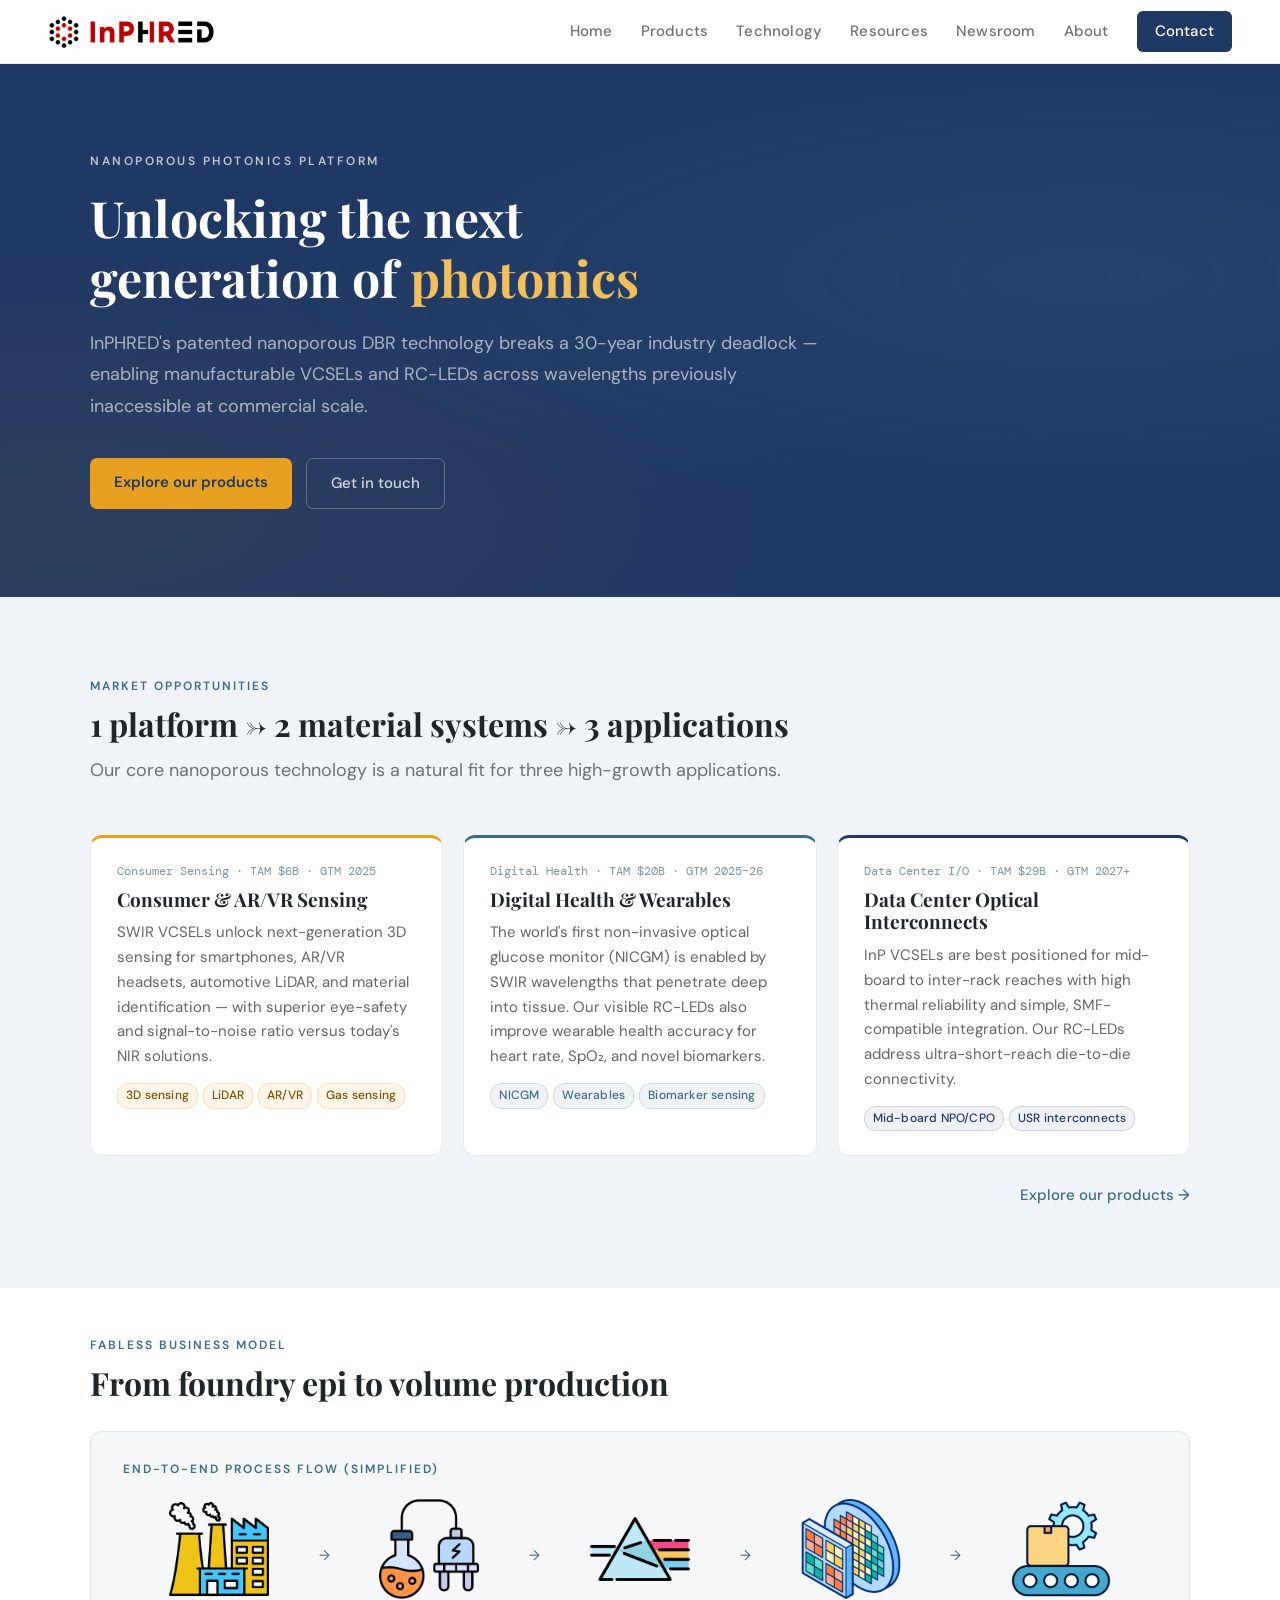
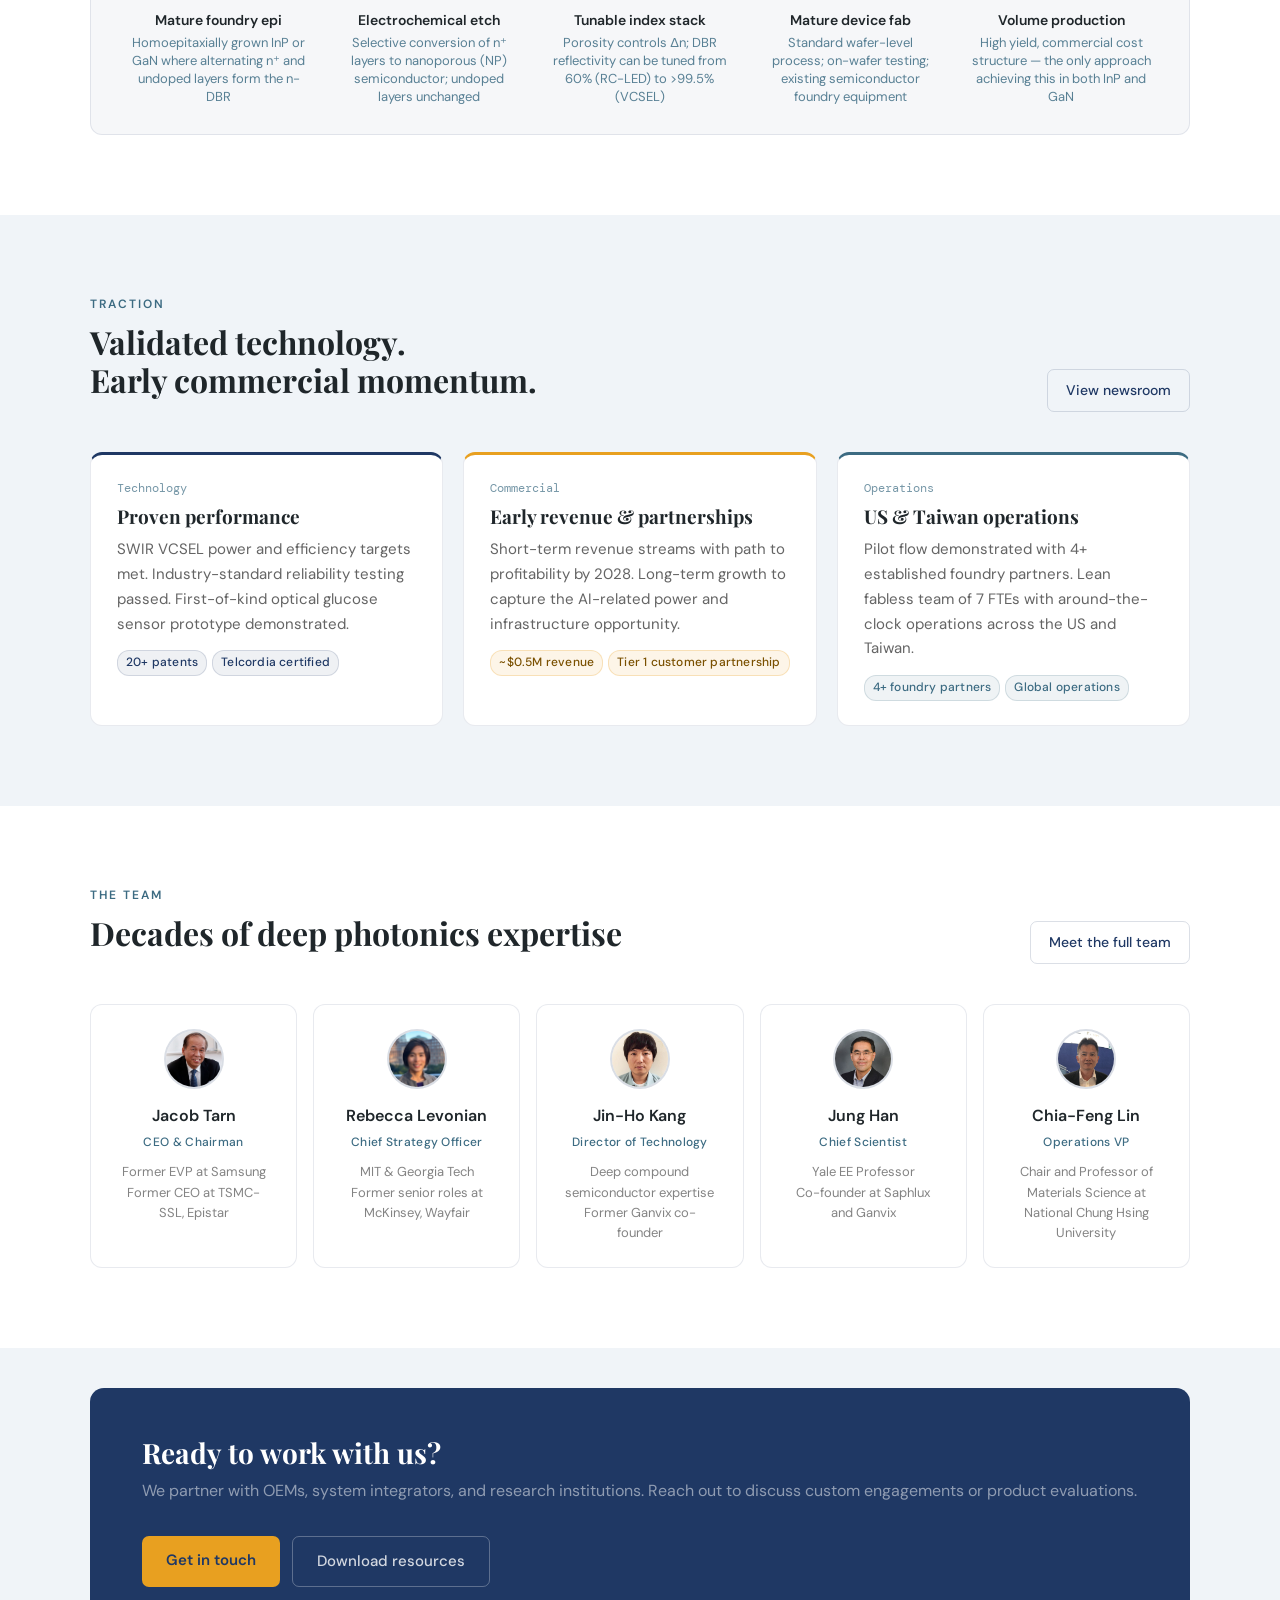
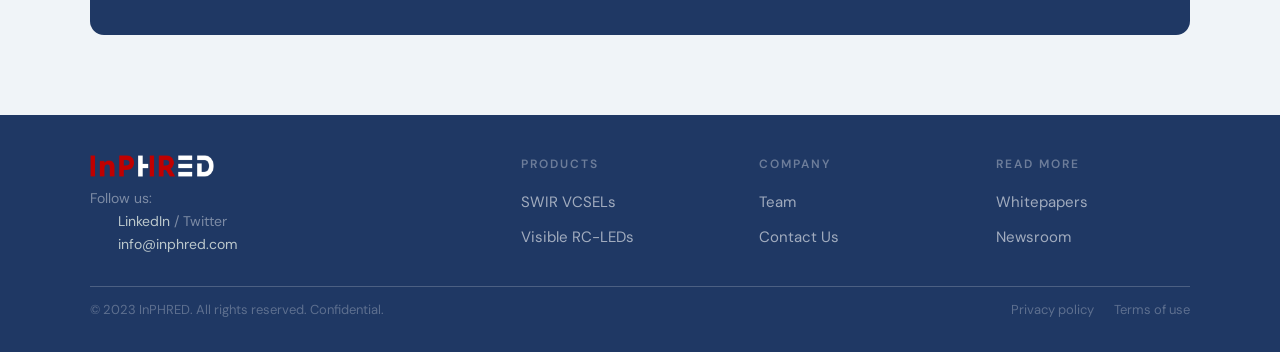
==== index.html @ 500bebd7 "Update index.html" ====
<!DOCTYPE html>
<html lang="en">
<head>
<meta charset="UTF-8">
<meta name="viewport" content="width=device-width, initial-scale=1.0">
<title>InPHRED — Next-Generation Photonics</title>
<link rel="preconnect" href="https://fonts.googleapis.com">
<link href="https://fonts.googleapis.com/css2?family=DM+Sans:wght@300;400;500;600&family=DM+Mono:wght@400;500&family=Playfair+Display:wght@700&display=swap" rel="stylesheet">
<link rel="stylesheet" href="style.css">
</head>
<body>

<!-- Nav -->
<nav class="nav">
  <a href="index.html" class="nav-logo">
    <img src="logo.png" alt="InPHRED logo" class="nav-logo-img">
    <img src="nameplate.png" alt="InPHRED" class="nav-nameplate">
  </a>
  <div class="nav-links" id="nav-links">
    <a href="index.html">Home</a>
    <a href="products.html">Products</a>
    <a href="technology.html">Technology</a>
    <a href="resources.html">Resources</a>
    <a href="newsroom.html">Newsroom</a>
    <a href="about.html">About</a>
    <a href="contact.html" class="nav-cta">Contact</a>
  </div>
  <button class="nav-hamburger" id="nav-hamburger" aria-label="Open menu">
    <span></span>
    <span></span>
    <span></span>
  </button>
</nav>

<!-- Hero -->
<section class="hero">
  <div class="hero-inner">
    <div class="hero-label">Nanoporous Photonics Platform</div>
    <h1>Unlocking the next<br>generation of <em>photonics</em></h1>
    <p>InPHRED's patented nanoporous DBR technology breaks a 30-year industry deadlock — enabling manufacturable VCSELs and RC-LEDs across wavelengths previously inaccessible at commercial scale.</p>
    <div class="hero-actions">
      <a href="products.html" class="btn btn-gold">Explore our products</a>
      <a href="contact.html" class="btn btn-outline">Get in touch</a>
    </div>
  </div>
</section>

<!-- Stat bar 
<section class="section" style="padding-top: 48px; padding-bottom: 48px;">
  <div class="section-inner">
    <div class="stat-bar">
      <div class="stat-item">
        <div class="stat-number">20+</div><p style="margin-top: 0.7em;"></p>
        <div class="stat-label">Patents filed across InP<br>and GaN material systems</div>
      </div>
      <div class="stat-item">
        <div class="stat-number">$55B</div><p style="margin-top: 0.7em;"></p>
        <div class="stat-label">Combined TAM across three<br>target market segments</div>
      </div>
      <div class="stat-item">
        <div class="stat-number">3</div><p style="margin-top: 0.7em;"></p>
        <div class="stat-label">High-growth markets enabled<br>by one platform technology</div>
      </div>
      <div class="stat-item">
        <div class="stat-number">2</div><p style="margin-top: 0.7em;"></p>
        <div class="stat-label">Material systems validated —<br>InP (SWIR) and GaN (visible)</div>
      </div>
    </div>
  </div>
</section>-->

<!-- Market opportunities -->
<section class="section">
  <div class="section-inner">
    <div class="section-label">Market Opportunities</div>
    <h2>1 platform → 2 material systems → 3 applications</h2>
    <p class="section-lead">Our core nanoporous technology is a natural fit for three high-growth applications.</p>

    <div class="grid-3">
      <div class="card card-top-gold">
        <div class="card-eyebrow">Consumer Sensing · TAM $6B · GTM 2025</div>
        <h3>Consumer &amp; AR/VR Sensing</h3>
        <p>SWIR VCSELs unlock next-generation 3D sensing for smartphones, AR/VR headsets, automotive LiDAR, and material identification — with superior eye-safety and signal-to-noise ratio versus today's NIR solutions.</p>
        <div class="tags">
          <span class="tag tag-gold">3D sensing</span>
          <span class="tag tag-gold">LiDAR</span>
          <span class="tag tag-gold">AR/VR</span>
          <span class="tag tag-gold">Gas sensing</span>
        </div>
      </div>
      <div class="card card-top-teal">
        <div class="card-eyebrow">Digital Health · TAM $20B · GTM 2025–26</div>
        <h3>Digital Health &amp; Wearables</h3>
        <p>The world's first non-invasive optical glucose monitor (NICGM) is enabled by SWIR wavelengths that penetrate deep into tissue. Our visible RC-LEDs also improve wearable health accuracy for heart rate, SpO₂, and novel biomarkers.</p>
        <div class="tags">
          <span class="tag tag-teal">NICGM</span>
          <span class="tag tag-teal">Wearables</span>
          <span class="tag tag-teal">Biomarker sensing</span>
        </div>
      </div>
      <div class="card card-top-navy">
        <div class="card-eyebrow">Data Center I/O · TAM $29B · GTM 2027+</div>
        <h3>Data Center Optical Interconnects</h3>
        <p>InP VCSELs are best positioned for mid-board to inter-rack reaches with high thermal reliability and simple, SMF-compatible integration. Our RC-LEDs address ultra-short-reach die-to-die connectivity.</p>
        <div class="tags">
          <span class="tag tag-navy">Mid-board NPO/CPO</span>
          <span class="tag tag-navy">USR interconnects</span>
        </div>
      </div>
    </div>

    <div class="mt-24" style="text-align:right;">
      <a href="products.html" class="btn-link">Explore our products →</a>
    </div>
  </div>
</section>

<!-- Process strip -->
<section class="section section-alt" style="padding-top:48px;">
  <div class="section-inner">
    <div class="section-label">Fabless business model</div>

    <h2 class="mt-8" style="margin-bottom:28px;">From foundry epi to volume production</h2>

    <div class="process-strip">
      <div class="process-label">End-to-end process flow (simplified)</div>
      <div class="process-steps">
        <div class="process-step">
          <img src="assets/pic_foundry.png" style="display:block; margin-left:auto; margin-right:auto;"height="100"><p style="margin-top: 0.7em;"></p>
          <div class="process-step-name">Mature foundry epi</div>
          <div class="process-step-desc">Homoepitaxially grown InP or GaN where alternating n⁺ and undoped layers form the n-DBR</div>
        </div>
        <div class="process-arrow">→</div>
        <div class="process-step">
          <img src="assets/pic_ec.png" style="display:block; margin-left:auto; margin-right:auto;"height="100"><p style="margin-top: 0.7em;"></p>
          <div class="process-step-name">Electrochemical etch</div>
          <div class="process-step-desc">Selective conversion of n⁺ layers to nanoporous (NP) semiconductor; undoped layers unchanged</div>
        </div>
        <div class="process-arrow">→</div>
        <div class="process-step">
          <img src="assets/pic_refract.png" style="display:block; margin-left:auto; margin-right:auto;"height="100"><p style="margin-top: 0.7em;"></p>
          <div class="process-step-name">Tunable index stack</div>
          <div class="process-step-desc">Porosity controls Δn; DBR reflectivity can be tuned from 60% (RC-LED) to >99.5% (VCSEL)</div>
        </div>
        <div class="process-arrow">→</div>
        <div class="process-step">
          <img src="assets/pic_wafer.png" style="display:block; margin-left:auto; margin-right:auto;"height="100"><p style="margin-top: 0.7em;"></p>
          <div class="process-step-name">Mature device fab</div>
          <div class="process-step-desc">Standard wafer-level process; on-wafer testing; existing semiconductor foundry equipment</div>
        </div>
        <div class="process-arrow">→</div>
        <div class="process-step">
          <img src="assets/pic_manufacture.png" style="display:block; margin-left:auto; margin-right:auto;"height="100"><p style="margin-top: 0.7em;"></p>
          <div class="process-step-name">Volume production</div>
          <div class="process-step-desc">High yield, commercial cost structure — the only approach achieving this in both InP and GaN</div>
        </div>
      </div>
    </div>

  </div>
</section>

<!-- Traction -->
<section class="section">
  <div class="section-inner">
    <div class="section-label">Traction</div>
    <div class="section-header-row">
      <div>
        <h2>Validated technology.<br>Early commercial momentum.</h2>
      </div>
      <a href="newsroom.html" class="btn btn-outline-navy btn-sm">View newsroom</a>
    </div>

    <div class="grid-3">
      <div class="card card-top-navy">
        <div class="card-eyebrow">Technology</div>
        <h3>Proven performance</h3>
        <p>SWIR VCSEL power and efficiency targets met. Industry-standard reliability testing passed. First-of-kind optical glucose sensor prototype demonstrated.</p>
        <div class="tags">
          <span class="tag tag-navy">20+ patents</span>
          <span class="tag tag-navy">Telcordia certified</span>
        </div>
      </div>
      <div class="card card-top-gold">
        <div class="card-eyebrow">Commercial</div>
        <h3>Early revenue &amp; partnerships</h3>
        <p>Short-term revenue streams with path to profitability by 2028. Long-term growth to capture the AI-related power and infrastructure opportunity.</p>
        <div class="tags">
          <span class="tag tag-gold">~$0.5M revenue</span>
          <span class="tag tag-gold">Tier 1 customer partnership</span>
        </div>
      </div>
      <div class="card card-top-teal">
        <div class="card-eyebrow">Operations</div>
        <h3>US &amp; Taiwan operations</h3>
        <p>Pilot flow demonstrated with 4+ established foundry partners. Lean fabless team of 7 FTEs with around-the-clock operations across the US and Taiwan.</p>
        <div class="tags">
          <span class="tag tag-teal">4+ foundry partners</span>
          <span class="tag tag-teal">Global operations</span>
        </div>
      </div>
    </div>
  </div>
</section>

<!-- Team teaser -->
<section class="section section-alt">
  <div class="section-inner">
    <div class="section-header-row">
      <div>
        <div class="section-label">The Team</div>
        <h2>Decades of deep photonics expertise</h2>
      </div>
      <a href="about.html" class="btn btn-outline-navy btn-sm">Meet the full team</a>
    </div>

    <div class="grid-5">
      <div class="team-card">
        <img src="assets/team_jacobtarn.png" alt="Jacob Tarn" class="team-avatar">
        <div class="team-name">Jacob Tarn</div>
        <div class="team-role">CEO &amp; Chairman</div>
        <div class="team-bio">Former EVP at Samsung<br>
        Former CEO at TSMC-SSL, Epistar</div>
      </div>
      <div class="team-card">
        <img src="assets/team_rebeccalevonian.png" alt="Rebecca Levonian" class="team-avatar">
        <div class="team-name">Rebecca Levonian</div>
        <div class="team-role">Chief Strategy Officer</div>
        <div class="team-bio">MIT &amp; Georgia Tech<br>
        Former senior roles at McKinsey, Wayfair</div>
      </div>
      <div class="team-card">
        <img src="assets/team_jinhokang.png" alt="Jin-Ho Kang" class="team-avatar">
        <div class="team-name">Jin-Ho Kang</div>
        <div class="team-role">Director of Technology</div>
        <div class="team-bio">Deep compound semiconductor expertise<br>Former Ganvix co-founder</div>
      </div>
      <div class="team-card">
        <img src="assets/team_junghan.jpg" alt="Jung Han" class="team-avatar">
        <div class="team-name">Jung Han</div>
        <div class="team-role">Chief Scientist</div>
        <div class="team-bio">Yale EE Professor<br>
        Co-founder at Saphlux and Ganvix</div>
      </div>
      <div class="team-card">
        <img src="assets/team_chiafenglin.jpg" alt="Chia-Feng Lin" class="team-avatar">
        <div class="team-name">Chia-Feng Lin</div>
        <div class="team-role">Operations VP</div>
        <div class="team-bio">Chair and Professor of Materials Science at National Chung Hsing University</div>
      </div>
    </div>
  </div>
</section>

<!-- CTA -->
<section class="section" style="padding-top: 40px;">
  <div class="section-inner">
    <div class="cta-banner">
      <div>
        <h2>Ready to work with us?</h2>
        <p>We partner with OEMs, system integrators, and research institutions. Reach out to discuss custom engagements or product evaluations.</p>
      </div>
      <div class="cta-banner-actions">
        <a href="contact.html" class="btn btn-gold">Get in touch</a>
        <a href="resources.html" class="btn btn-outline">Download resources</a>
      </div>
    </div>
  </div>
</section>

<!-- Footer -->
<footer class="footer">
  <div class="footer-inner">
    <div class="footer-grid">
      <div class="footer-brand">
        <h3><img src="nameplate_light.png" alt="InPHRED" style="height:22px; width:auto; "></h3>
        <p class="footer-tagline">Follow us:<br>
		&emsp;&emsp;<a href="http://www.linkedin.com/company/inphred/" class="footer-email"><span class="__cf_email__">LinkedIn</span></a> / Twitter<br>
		&emsp;&emsp;<a href="mailto:info@inphred.com" class="footer-email"><span class="__cf_email__">info@inphred.com</span></a></p>
      </div>
      <div class="footer-col">
        <div class="footer-col-title">Products</div>
        <a href="products.html#swir-vcsel">SWIR VCSELs</a>
        <a href="products.html#rc-led">Visible RC-LEDs</a>
      </div>
      <div class="footer-col">
        <div class="footer-col-title">Company</div>
        <a href="about.html">Team</a>
        <a href="contact.html">Contact Us</a>
      </div>
      <div class="footer-col">
        <div class="footer-col-title">Read More</div>
        <a href="resources.html">Whitepapers</a>
        <a href="newsroom.html">Newsroom</a>
      </div>
    </div>
    <div class="footer-bottom">
      <span class="footer-copy">&copy; 2023 InPHRED. All rights reserved. Confidential.</span>
      <div class="footer-legal">
        <a href="#">Privacy policy</a>
        <a href="#">Terms of use</a>
      </div>
    </div>
  </div>
</footer>

<script>
  const hamburger = document.getElementById('nav-hamburger');
  const navLinks  = document.getElementById('nav-links');

  hamburger.addEventListener('click', () => {
    hamburger.classList.toggle('open');
    navLinks.classList.toggle('open');
  });

  // Close menu when a link is clicked
  navLinks.querySelectorAll('a').forEach(link => {
    link.addEventListener('click', () => {
      hamburger.classList.remove('open');
      navLinks.classList.remove('open');
    });
  });

  // Close menu when clicking outside
  document.addEventListener('click', (e) => {
    if (!hamburger.contains(e.target) && !navLinks.contains(e.target)) {
      hamburger.classList.remove('open');
      navLinks.classList.remove('open');
    }
  });
</script>

</body>
</html>
---- style.css ----
/* InPHRED — shared stylesheet
   Font scale: tags 10→14px (= old default), body 13-14→16-17px, leads 15→18px
   Hero h1 / section h2 / stat numbers unchanged. */

:root {
  --text-default: #111111;
  --text-title:   #1f262a;
  --bg:           #f0f4f8;
  --white:        #ffffff;
  --navy:         #1F3864;
  --navy-mid:     #243f72;
  --teal-dark:    #3C6B82;
  --teal-muted:   #BCC8CC;
  --blue-muted:   #8ca0b8;
  --gold:         #e8a020;
  --gold-light:   #f2c05a;
  --brick:        #be4236;
  --coral:        #e1583f;
  --border:       rgba(31,56,100,0.10);
  --border-md:    rgba(31,56,100,0.16);
}

*, *::before, *::after { box-sizing: border-box; margin: 0; padding: 0; }
html { scroll-behavior: smooth; }

body {
  font-family: 'DM Sans', sans-serif;
  background: var(--bg);
  color: var(--text-default);
  line-height: 1.65;
  font-size: 17px;
}

h1, h2, h3 { font-family: 'Playfair Display', serif; font-weight: 700; color: var(--text-title); line-height: 1.2; }
p  { color: rgba(17,17,17,0.65); font-size: 17px; }
a  { text-decoration: none; color: var(--teal-dark); }
a:hover { color: var(--navy); }
img { display: block; max-width: 100%; }

/* ─── Navigation ──────────────────────── */
.nav {
  position: sticky; top: 0; z-index: 100;
  height: 64px; padding: 0 48px;
  background: rgba(255,255,255,0.96);
  backdrop-filter: blur(10px);
  border-bottom: 1px solid var(--border);
  display: flex; align-items: center; justify-content: space-between;
}
.nav-logo { display: flex; align-items: center; gap: 10px; }
.nav-dot {
  width: 30px; height: 30px; border-radius: 50%;
  background: var(--navy);
  display: flex; align-items: center; justify-content: center;
  font-family: 'DM Mono', monospace; font-size: 9px; font-weight: 500;
  color: var(--gold-light); flex-shrink: 0;
}
.nav-wordmark {
  font-family: 'Playfair Display', serif;
  font-size: 18px; font-weight: 700; color: var(--text-title);
}
.nav-wordmark .ph { color: var(--navy); }
.nav-wordmark .e  { color: var(--brick); }

.nav-logo-img  { height: 32px; width: auto; display: block; }
.nav-nameplate { height: 22px; width: auto; display: block; }

.nav-links { display: flex; align-items: center; gap: 28px; }
.nav-links a {
  font-size: 15px; font-weight: 500;
  color: rgba(17,17,17,0.60); transition: color 0.15s; letter-spacing: 0.2px;
}
.nav-links a:hover  { color: var(--navy); }
.nav-links a.active { color: var(--navy); font-weight: 600; }
.nav-cta {
  background: var(--navy); color: var(--white) !important;
  padding: 8px 18px; border-radius: 6px;
  font-size: 14px; font-weight: 500; transition: background 0.15s !important;
}
.nav-cta:hover { background: var(--teal-dark) !important; }

/* ─── Buttons ─────────────────────────── */
.btn {
  display: inline-block; padding: 12px 24px; border-radius: 7px;
  font-family: 'DM Sans', sans-serif; font-size: 15px; font-weight: 500;
  cursor: pointer; border: none; transition: background 0.15s, color 0.15s, border-color 0.15s;
}
.btn-gold   { background: var(--gold); color: var(--navy); font-weight: 600; }
.btn-gold:hover { background: var(--gold-light); color: var(--navy); }
.btn-navy   { background: var(--navy); color: var(--white); }
.btn-navy:hover { background: var(--teal-dark); color: var(--white); }
.btn-outline { background: transparent; color: rgba(255,255,255,0.80); border: 1px solid rgba(255,255,255,0.28); }
.btn-outline:hover { color: var(--white); border-color: rgba(255,255,255,0.55); }
.btn-outline-navy { background: transparent; color: var(--navy); border: 1px solid var(--border-md); }
.btn-outline-navy:hover { background: var(--navy); color: var(--white); border-color: var(--navy); }
.btn-sm { padding: 9px 18px; font-size: 14px; }
.btn-link {
  background: none; border: none; padding: 0; color: var(--teal-dark);
  font-size: 15px; font-weight: 500; display: inline-flex; align-items: center;
  gap: 5px; cursor: pointer; font-family: 'DM Sans', sans-serif;
}
.btn-link:hover { color: var(--navy); }

/* ─── Hero ────────────────────────────── */
.hero {
  background: var(--navy); padding: 88px 48px; position: relative; overflow: hidden;
}
.hero::after {
  content: '';
  position: absolute; inset: 0; pointer-events: none;
  background:
    radial-gradient(ellipse at 85% 40%, rgba(60,107,130,0.22) 0%, transparent 55%),
    radial-gradient(ellipse at 5%  85%, rgba(232,160,32,0.07) 0%, transparent 45%);
}
.hero-sm { padding: 56px 48px; }
.hero-inner { max-width: 1100px; margin: 0 auto; position: relative; z-index: 1; }
.hero-label {
  font-size: 12px; letter-spacing: 2.5px; text-transform: uppercase;
  font-weight: 600; color: var(--teal-muted); margin-bottom: 16px;
}
.hero h1 { font-size: 50px; color: var(--white); max-width: 680px; margin-bottom: 20px; }
.hero-sm h1 { font-size: 36px; }
.hero h1 em { font-style: normal; color: var(--gold-light); }
.hero p { font-size: 18px; color: rgba(255,255,255,0.62); max-width: 67%; line-height: 1.75; margin-bottom: 36px; }
.hero-sm p { margin-bottom: 0; }
.hero-actions { display: flex; gap: 14px; flex-wrap: wrap; }

/* ─── Sections ────────────────────────── */
.section { padding: 80px 48px; }
.section-inner { max-width: 1100px; margin: 0 auto; }
.section-alt { background: var(--white); }
.section-navy { background: var(--navy); }
.section-label {
  font-size: 12px; letter-spacing: 2px; text-transform: uppercase;
  font-weight: 600; color: var(--teal-dark); margin-bottom: 8px;
}
.section-label-light { color: var(--teal-muted); }
.section h2 { font-size: 32px; margin-bottom: 12px; }
.section-navy h2 { color: var(--white); }
.section-lead { font-size: 18px; color: rgba(17,17,17,0.58); max-width: 67%; line-height: 1.75; margin-bottom: 48px; }
.section-navy .section-lead { color: rgba(255,255,255,0.55); }
.section-header-row { display: flex; align-items: flex-end; justify-content: space-between; margin-bottom: 40px; flex-wrap: wrap; gap: 16px; }

/* ─── Cards ───────────────────────────── */
.card {
  background: var(--white); border: 1px solid var(--border); border-radius: 12px;
  padding: 24px 26px; position: relative; overflow: hidden;
}
.card-top-gold   { border-top: 3px solid var(--gold); }
.card-top-teal   { border-top: 3px solid var(--teal-dark); }
.card-top-navy   { border-top: 3px solid var(--navy); }
.card-top-brick  { border-top: 3px solid var(--brick); }

.card-eyebrow {
  font-family: 'DM Mono', monospace; font-size: 12px;
  color: var(--teal-dark); opacity: 0.70; margin-bottom: 6px;
}
.card h3 { font-family: 'Playfair Display', serif; font-size: 19px; margin-bottom: 10px; }
.card p  { font-size: 15px; line-height: 1.65; margin-bottom: 0; }

.grid-3 { display: grid; grid-template-columns: repeat(3, 1fr); gap: 20px; }
.grid-2 { display: grid; grid-template-columns: repeat(2, 1fr); gap: 24px; }
.grid-4 { display: grid; grid-template-columns: repeat(4, 1fr); gap: 20px; }
.grid-5 { display: grid; grid-template-columns: repeat(5, 1fr); gap: 16px; }

/* ─── Tags ────────────────────────────── */
.tags { display: flex; flex-wrap: wrap; gap: 5px; margin-top: 14px; }
.tag {
  font-size: 12px; font-weight: 500; padding: 2px 8px; border-radius: 12px; letter-spacing: 0.2px;
}

a.tag {
  text-decoration: none;
  transition: opacity 0.15s, transform 0.15s;
  display: inline-block;
}
a.tag:hover {
  opacity: 0.80;
  transform: translateY(-1px);
}

.tag-gold  { background: rgba(232,160,32,0.10); color: #7a5000; border: 1px solid rgba(232,160,32,0.24); }
.tag-teal  { background: rgba(60,107,130,0.08); color: var(--teal-dark); border: 1px solid rgba(60,107,130,0.18); }
.tag-navy  { background: rgba(31,56,100,0.07); color: var(--navy); border: 1px solid rgba(31,56,100,0.15); }
.tag-brick { background: rgba(190,66,54,0.07); color: var(--brick); border: 1px solid rgba(190,66,54,0.18); }

/* ─── Stat bar ────────────────────────── */
.stat-bar {
  background: var(--navy); border-radius: 12px;
  display: grid; grid-template-columns: repeat(4, 1fr);
}
.stat-item {
  padding: 30px 24px; text-align: center;
  border-right: 1px solid rgba(255,255,255,0.08);
}
.stat-item:last-child { border-right: none; }
.stat-number {
  font-family: 'Playfair Display', serif;
  font-size: 34px; font-weight: 700; color: var(--gold); margin-bottom: 6px; line-height: 1;
}
.stat-label { font-size: 14px; color: rgba(255,255,255,0.52); line-height: 1.45; }

/* ─── Process strip ───────────────────── */
.process-strip {
  background: rgba(31,56,100,0.04);
  border: 1px solid var(--border); border-radius: 12px; padding: 28px 32px;
}
.process-label {
  font-size: 12px; letter-spacing: 2px; text-transform: uppercase;
  font-weight: 600; color: var(--teal-dark); margin-bottom: 20px;
}
.process-steps { display: flex; align-items: flex-start; }
.process-step  { flex: 1; text-align: center; padding: 0 6px; }
/* .process-icon  {
  width: 44px; height: 44px; border-radius: 10px;
  background: rgba(31,56,100,0.06); border: 1px solid var(--border);
  margin: 0 auto 10px;
  display: flex; align-items: center; justify-content: center; font-size: 18px;
} */
.process-step-name { font-size: 14px; font-weight: 600; color: var(--text-title); margin-bottom: 4px; line-height: 1.3; }
.process-step-desc { font-size: 13px; color: rgba(60,107,130,0.85); line-height: 1.4; }
.process-arrow { font-size: 14px; flex-shrink: 0; color: var(--teal-dark); padding: 45px 4px 0; }

/* ─── Team card ───────────────────────── */
.team-card { background: var(--white); border: 1px solid var(--border); border-radius: 12px; padding: 24px; text-align: center; }
.team-avatar {
  width: 60px; height: 60px; border-radius: 50%;
  background: rgba(31,56,100,0.07); border: 2px solid var(--border);
  margin: 0 auto 14px;
  display: flex; align-items: center; justify-content: center;
  font-family: 'DM Mono', monospace; font-size: 13px; font-weight: 500; color: var(--teal-dark);
}
.team-name { font-size: 16px; font-weight: 600; color: var(--text-title); margin-bottom: 3px; }
.team-role { font-size: 12px; color: var(--teal-dark); font-weight: 500; margin-bottom: 10px; letter-spacing: 0.3px; }
.team-bio  { font-size: 13px; color: rgba(17,17,17,0.52); line-height: 1.55; }

/* ─── News card ───────────────────────── */
.news-card { background: var(--white); border: 1px solid var(--border); border-radius: 12px; padding: 22px 24px; display: flex; flex-direction: column; }
.news-meta { display: flex; align-items: center; gap: 10px; margin-bottom: 12px; flex-wrap: wrap; }
.news-badge {
  font-size: 11px; font-weight: 600; letter-spacing: 1.4px;
  text-transform: uppercase; padding: 3px 10px; border-radius: 20px;
}
.badge-announce { background: rgba(232,160,32,0.10); color: #7a5000; border: 1px solid rgba(232,160,32,0.22); }
.badge-press    { background: rgba(60,107,130,0.08); color: var(--teal-dark); border: 1px solid rgba(60,107,130,0.18); }
.badge-media    { background: rgba(31,56,100,0.07); color: var(--navy); border: 1px solid rgba(31,56,100,0.15); }
.badge-milestone{ background: rgba(190,66,54,0.07); color: var(--brick); border: 1px solid rgba(190,66,54,0.18); }
.news-date { font-size: 13px; color: rgba(17,17,17,0.38); font-family: 'DM Mono', monospace; }
.news-card h3 { font-family: 'DM Sans', sans-serif; font-size: 16px; font-weight: 600; color: var(--text-title); margin-bottom: 8px; line-height: 1.4; }
.news-card p  { font-size: 14px; color: rgba(17,17,17,0.56); line-height: 1.65; flex: 1; margin-bottom: 16px; }
.news-link { font-size: 14px; font-weight: 500; color: var(--teal-dark); display: inline-flex; align-items: center; gap: 4px; }
.news-link:hover { color: var(--navy); }

/* ─── Resource card ───────────────────── */
.resource-card { background: var(--white); border: 1px solid var(--border); border-radius: 12px; padding: 0; overflow: hidden; display: flex; flex-direction: column; }
.resource-card-header { padding: 28px 26px 20px; flex: 1; }
.resource-type { font-size: 12px; font-weight: 600; letter-spacing: 1.8px; text-transform: uppercase; color: var(--teal-dark); margin-bottom: 10px; }
.resource-card h3 { font-family: 'Playfair Display', serif; font-size: 18px; margin-bottom: 10px; line-height: 1.35; }
.resource-card p  { font-size: 14px; color: rgba(17,17,17,0.56); line-height: 1.65; }
.resource-card-footer {
  padding: 14px 26px; border-top: 1px solid var(--border);
  display: flex; align-items: center; justify-content: space-between;
}
.resource-meta { font-size: 13px; color: rgba(17,17,17,0.38); font-family: 'DM Mono', monospace; }

/* ─── Comparison table ────────────────── */
.comp-table { width: 100%; border-collapse: collapse; font-size: 14px; }
.comp-table th {
  padding: 12px 16px; text-align: left; font-size: 12px; font-weight: 600;
  letter-spacing: 1.5px; text-transform: uppercase; color: rgba(17,17,17,0.45);
  border-bottom: 1px solid var(--border); background: var(--bg);
}
.comp-table th.highlight { color: var(--navy); background: rgba(31,56,100,0.05); }
.comp-table td { padding: 13px 16px; border-bottom: 1px solid var(--border); color: rgba(17,17,17,0.65); vertical-align: middle; }
.comp-table td.highlight { background: rgba(31,56,100,0.03); font-weight: 500; color: var(--navy); }
.comp-table tr:last-child td { border-bottom: none; }
.comp-table .row-label { font-weight: 600; color: var(--text-title); }
.check { color: var(--teal-dark); font-weight: 700; }
.cross { color: rgba(17,17,17,0.28); }
.badge-best { background: rgba(31,56,100,0.08); color: var(--navy); border: 1px solid rgba(31,56,100,0.15); font-size: 10px; font-weight: 600; padding: 2px 7px; border-radius: 20px; letter-spacing: 0.5px; display: inline-block; margin-left: 6px; }

/* ─── Timeline ────────────────────────── */
.timeline { position: relative; padding-left: 28px; }
.timeline::before { content: ''; position: absolute; left: 6px; top: 6px; bottom: 6px; width: 1px; background: var(--border); }
.timeline-item { position: relative; margin-bottom: 28px; }
.timeline-item::before { content: ''; position: absolute; left: -24px; top: 5px; width: 10px; height: 10px; border-radius: 50%; background: var(--teal-dark); border: 2px solid var(--white); box-shadow: 0 0 0 1px var(--teal-dark); }
.timeline-date { font-size: 12px; font-family: 'DM Mono', monospace; color: var(--teal-dark); margin-bottom: 4px; }
.timeline-title { font-size: 16px; font-weight: 600; color: var(--text-title); margin-bottom: 4px; }
.timeline-desc { font-size: 14px; color: rgba(17,17,17,0.56); line-height: 1.55; }

/* ─── Forms ───────────────────────────── */
.form-group { margin-bottom: 20px; }
.form-label { display: block; font-size: 14px; font-weight: 600; color: var(--text-title); margin-bottom: 7px; letter-spacing: 0.3px; }
.form-input, .form-textarea, .form-select {
  width: 100%; padding: 12px 15px;
  background: var(--white); border: 1px solid var(--border-md);
  border-radius: 7px; font-family: 'DM Sans', sans-serif; font-size: 16px;
  color: var(--text-default); outline: none; transition: border-color 0.15s;
}
.form-input:focus, .form-textarea:focus, .form-select:focus { border-color: var(--teal-dark); }
.form-textarea { resize: vertical; min-height: 130px; line-height: 1.65; }
.form-row { display: grid; grid-template-columns: 1fr 1fr; gap: 16px; }

/* ─── Divider / misc ──────────────────── */
.hr { border: none; border-top: 1px solid var(--border); margin: 0; }
.text-center { text-align: center; }
.text-muted  { color: rgba(17,17,17,0.45); font-size: 15px; }
.mono { font-family: 'DM Mono', monospace; }
.mt-8  { margin-top: 8px; }  .mt-16 { margin-top: 16px; }
.mt-24 { margin-top: 24px; } .mt-32 { margin-top: 32px; }
.mt-40 { margin-top: 40px; } .mt-48 { margin-top: 48px; }
.mb-8  { margin-bottom: 8px; } .mb-16 { margin-bottom: 16px; }
.mb-24 { margin-bottom: 24px; }

/* ─── CTA banner ──────────────────────── */
.cta-banner {
  background: var(--navy); border-radius: 14px; padding: 48px 52px;
  display: flex; align-items: center; justify-content: space-between; gap: 32px; flex-wrap: wrap;
}
.cta-banner h2 { font-size: 28px; color: var(--white); max-width: 480px; margin-bottom: 8px; }
.cta-banner p  { color: rgba(255,255,255,0.50); font-size: 16px; }
.cta-banner-actions { display: flex; gap: 12px; flex-shrink: 0; flex-wrap: wrap; }

/* ─── Featured news (big) ─────────────── */
.news-featured {
  background: var(--white); border: 1px solid var(--border); border-radius: 14px;
  padding: 36px 40px; display: flex; gap: 40px; align-items: flex-start; margin-bottom: 32px;
}
.news-featured-content { flex: 1; }
.news-featured h2 { font-family: 'Playfair Display', serif; font-size: 24px; margin-bottom: 12px; line-height: 1.3; }
.news-featured p { font-size: 16px; color: rgba(17,17,17,0.60); line-height: 1.75; margin-bottom: 20px; }
.news-featured-date { font-size: 13px; color: rgba(17,17,17,0.38); font-family: 'DM Mono', monospace; }
.news-featured-visual {
  width: 200px; flex-shrink: 0; height: 140px; border-radius: 10px;
  background: rgba(31,56,100,0.06); border: 1px solid var(--border);
  display: flex; align-items: center; justify-content: center;
  font-size: 40px;
}

/* ─── Contact split ───────────────────── */
.contact-grid { display: grid; grid-template-columns: 1fr 380px; gap: 40px; align-items: start; }
.contact-info h3 { font-size: 20px; margin-bottom: 16px; }
.contact-info p { font-size: 16px; color: rgba(17,17,17,0.60); line-height: 1.75; margin-bottom: 24px; }
.contact-detail { display: flex; gap: 14px; align-items: flex-start; margin-bottom: 20px; }
.contact-detail-icon {
  width: 36px; height: 36px; border-radius: 8px;
  background: rgba(31,56,100,0.06); border: 1px solid var(--border);
  flex-shrink: 0; display: flex; align-items: center; justify-content: center; font-size: 15px;
}
.contact-detail-text label { display: block; font-size: 12px; font-weight: 600; letter-spacing: 1.5px; text-transform: uppercase; color: var(--teal-dark); margin-bottom: 3px; }
.contact-detail-text span  { font-size: 16px; color: var(--text-default); }

/* ─── Footer ──────────────────────────── */
.footer { background: var(--navy); padding: 40px 48px 32px; }
.footer-inner { max-width: 1100px; margin: 0 auto; }
.footer-grid {
  display: grid; grid-template-columns: 2fr 1fr 1fr 1fr; gap: 44px; margin-bottom: 12px;
}
.footer-brand h3 {
  font-family: 'Playfair Display', serif; font-size: 20px; font-weight: 700;
  color: var(--white); margin-bottom: 10px;
}
.footer-brand h3 .ph { color: var(--gold); }
.footer-brand h3 .e  { color: var(--coral); }
.footer-tagline { font-size: 14px; color: rgba(255,255,255,0.42); line-height: 1.65; max-width: 240px; margin-bottom: 18px; }
.footer-email { font-size: 14px; color: var(--teal-muted); }
.footer-col-title {
  font-size: 12px; font-weight: 600; letter-spacing: 2px; text-transform: uppercase;
  color: rgba(255,255,255,0.35); margin-bottom: 16px;
}
.footer-col a { display: block; font-size: 15px; color: rgba(255,255,255,0.58); margin-bottom: 10px; transition: color 0.15s; }
.footer-col a:hover { color: var(--white); }
.footer-bottom {
  border-top: 1px solid rgba(255,255,255,0.2); padding-top: 12px;
  display: flex; align-items: center; justify-content: space-between; flex-wrap: wrap; gap: 12px;
}
.footer-copy { font-size: 13px; color: rgba(255,255,255,0.28); }
.footer-legal { display: flex; gap: 20px; }
.footer-legal a { font-size: 13px; color: rgba(255,255,255,0.28); transition: color 0.15s; }
.footer-legal a:hover { color: rgba(255,255,255,0.60); }

/* ─── Hamburger button ────────────────── */
.nav-hamburger {
  display: none;
  flex-direction: column;
  gap: 5px;
  background: none;
  border: none;
  cursor: pointer;
  padding: 4px;
  z-index: 200;
}
.nav-hamburger span {
  display: block;
  width: 24px;
  height: 2px;
  background: var(--navy);
  border-radius: 2px;
  transition: transform 0.25s, opacity 0.25s;
}

/* Animate to X when open */
.nav-hamburger.open span:nth-child(1) { transform: translateY(7px) rotate(45deg); }
.nav-hamburger.open span:nth-child(2) { opacity: 0; }
.nav-hamburger.open span:nth-child(3) { transform: translateY(-7px) rotate(-45deg); }

/* ─── Mobile nav ──────────────────────── */
@media (max-width: 768px) {
  img { max-width: 100%; height: auto; }
  .news-featured-visual { width: 100%; height: 160px; }
  .product-detail-strip { grid-template-columns: 1fr; }
  .series-grid { grid-template-columns: 1fr; }
  .family-overview { grid-template-columns: 1fr; }
  .tech-split { grid-template-columns: 1fr; }
  .cta-banner { flex-direction: column; padding: 28px 24px; }
  .stat-bar { grid-template-columns: 1fr 1fr; }
  .nav { padding: 0 24px; }

  .nav-hamburger { display: flex; }

  .nav-links {
    display: none;
    flex-direction: column;
    position: fixed;
    top: 64px;
    left: 0; right: 0;
    background: rgba(255,255,255,0.98);
    backdrop-filter: blur(12px);
    border-bottom: 1px solid var(--border);
    padding: 16px 24px 28px;
    gap: 4px;
    z-index: 99;
    box-shadow: 0 8px 32px rgba(31,56,100,0.10);
  }

  .nav-links.open { display: flex; }

  .nav-links a {
    font-size: 17px;
    padding: 12px 0;
    border-bottom: 1px solid var(--border);
    color: var(--text-default);
  }
  .nav-links a:last-child { border-bottom: none; }

  .nav-links .nav-cta {
    margin-top: 12px;
    text-align: center;
    padding: 13px 24px;
    border-radius: 7px;
    border-bottom: none;
    color: var(--white) !important;
  }
}
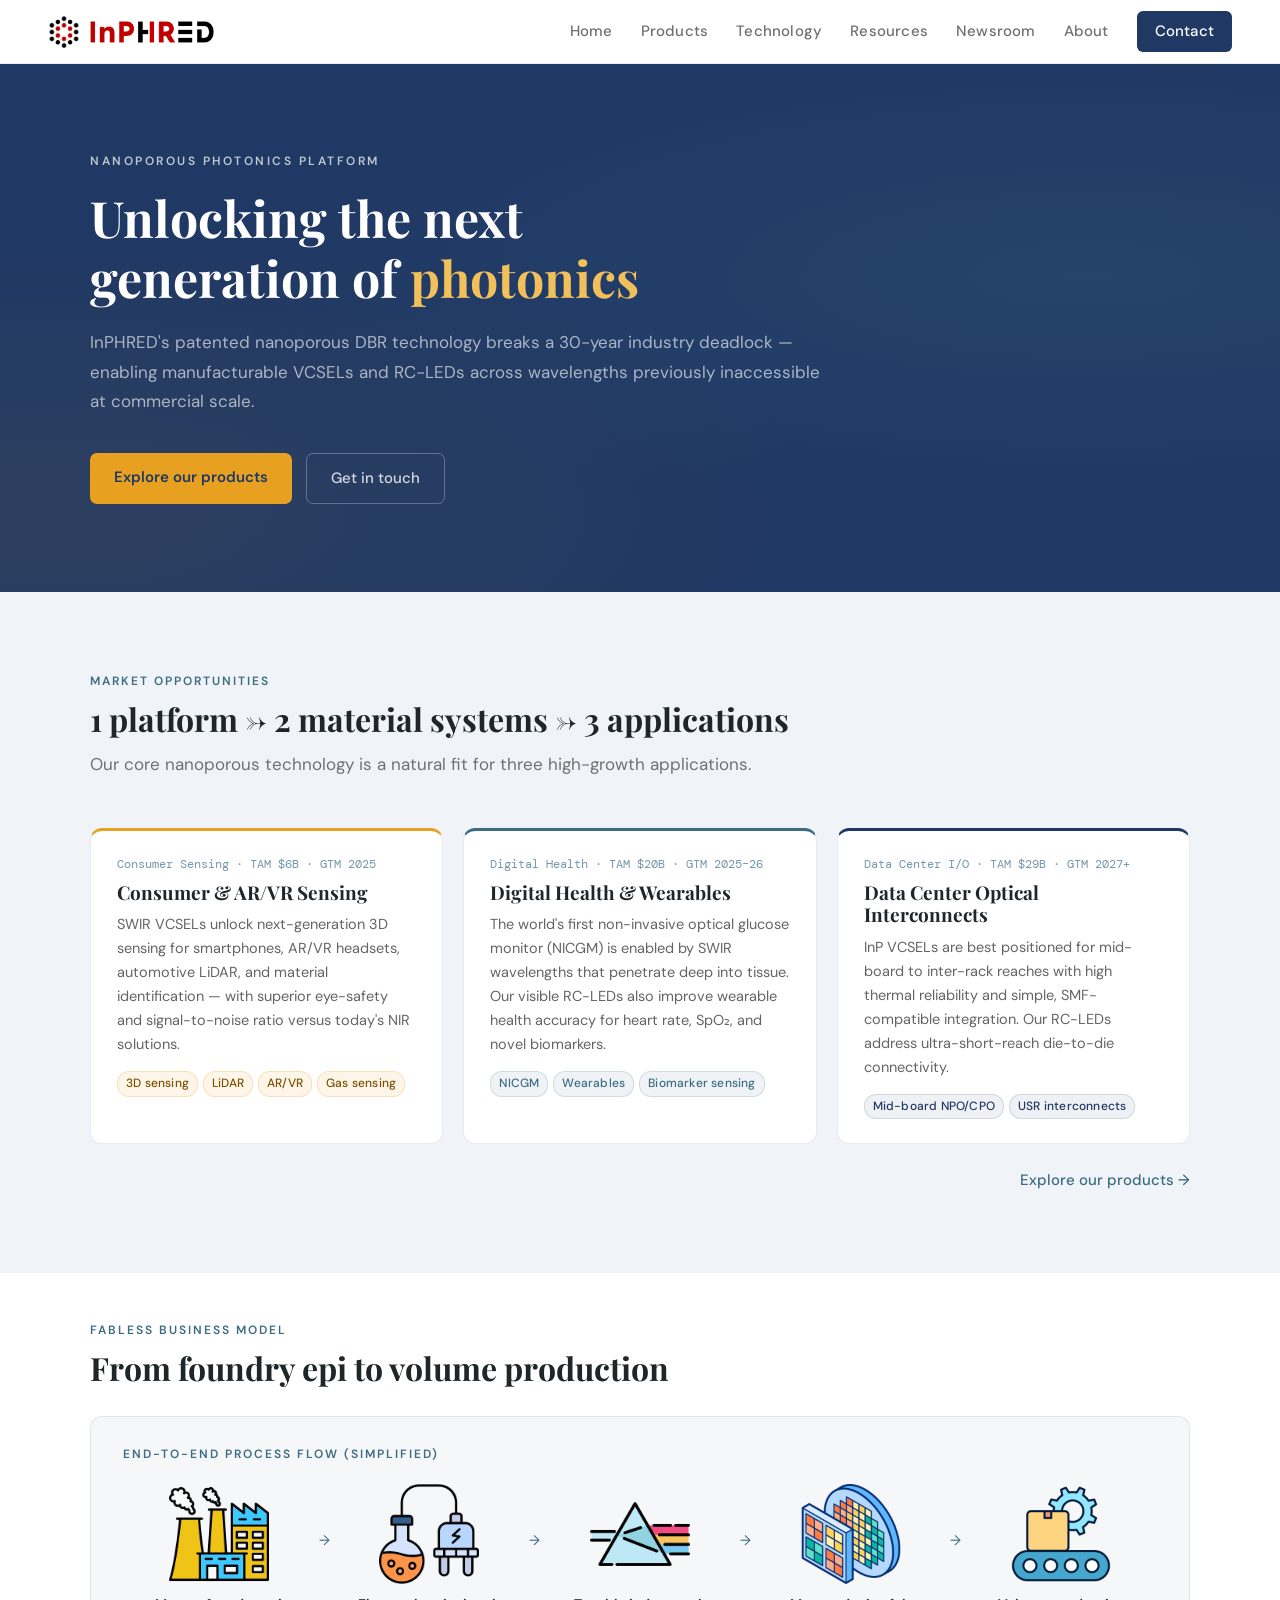
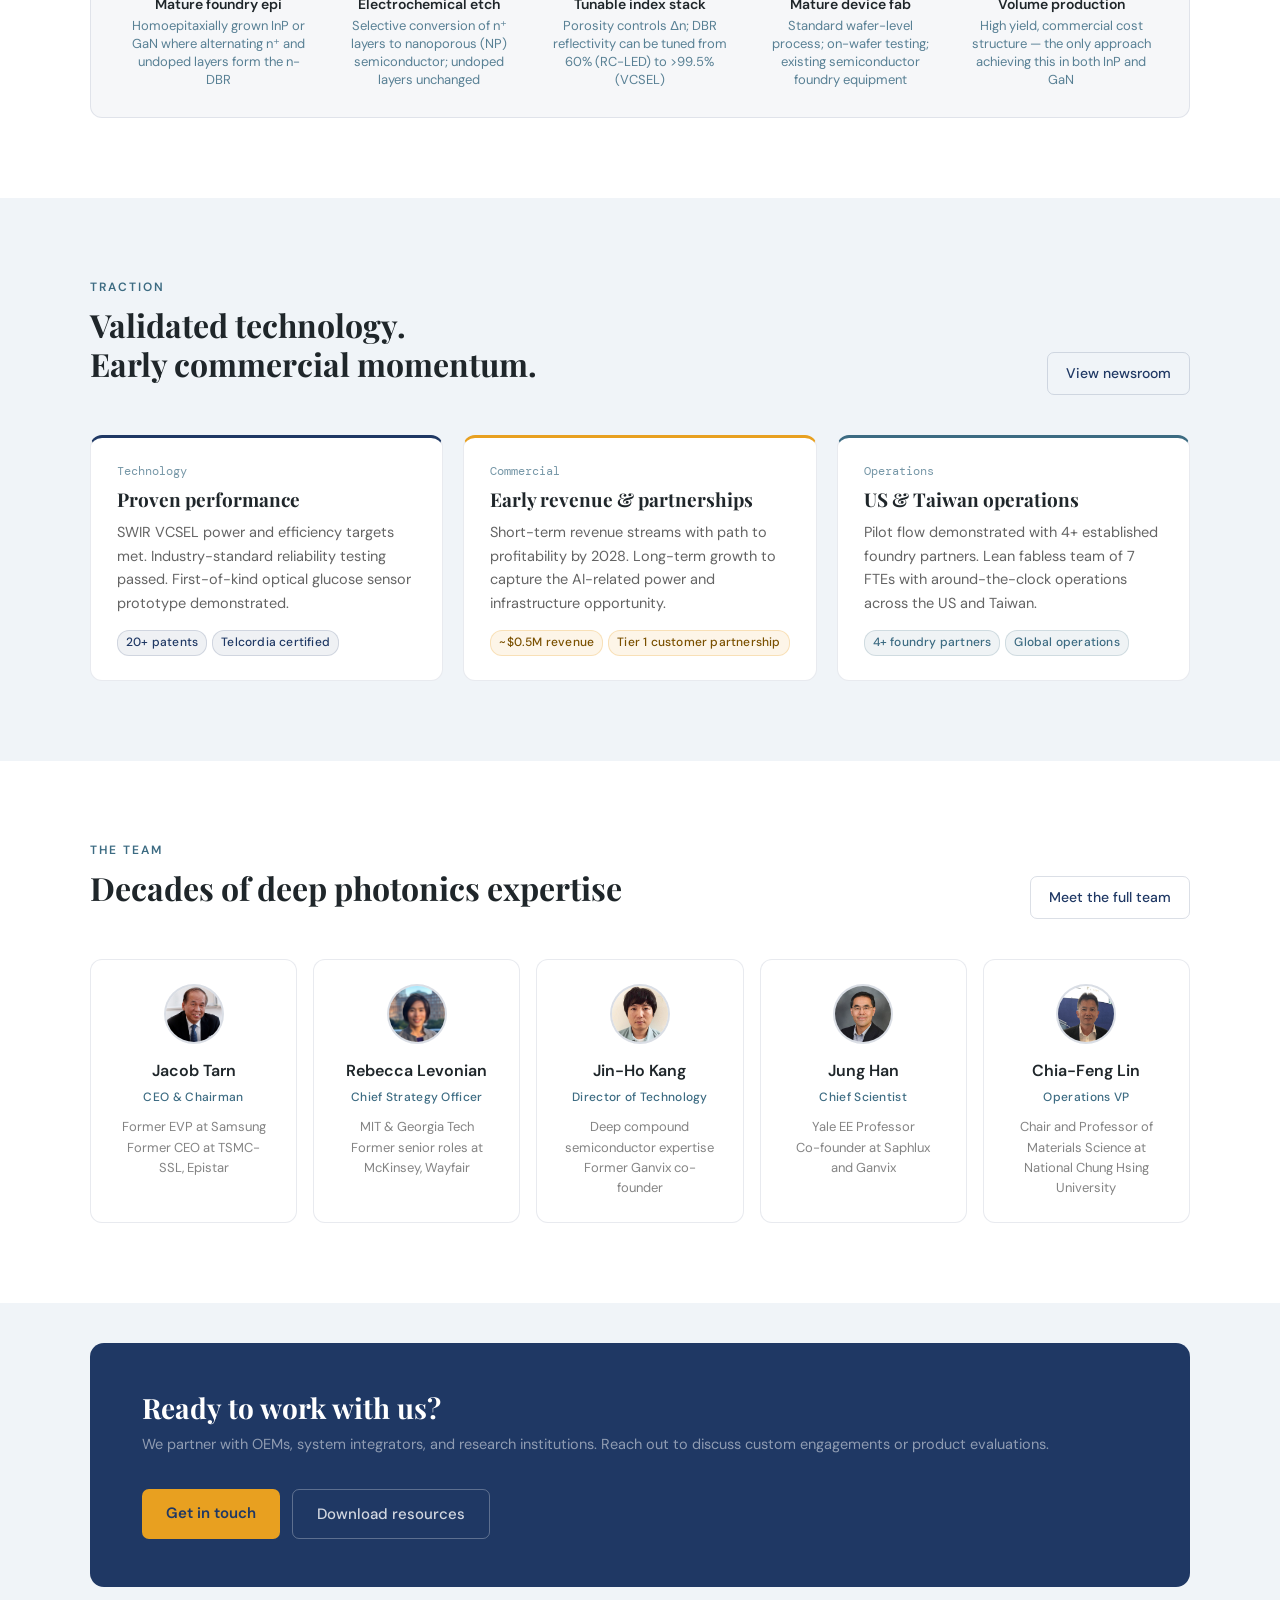
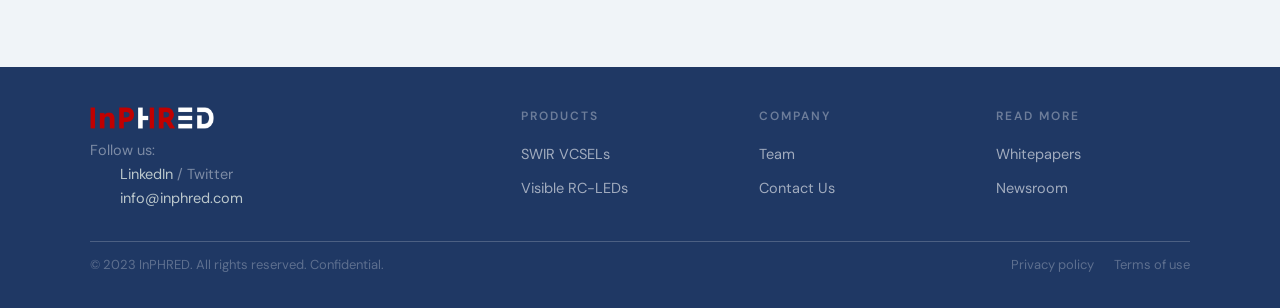
==== commit aa5153e3: "mobile-friendly site" ====
--- a/index.html
+++ b/index.html
@@ -4,8 +4,8 @@
 <meta charset="UTF-8">
 <meta name="viewport" content="width=device-width, initial-scale=1.0">
 <title>InPHRED — Next-Generation Photonics</title>
-<link rel="preconnect" href="https://fonts.googleapis.com">
-<link href="https://fonts.googleapis.com/css2?family=DM+Sans:wght@300;400;500;600&family=DM+Mono:wght@400;500&family=Playfair+Display:wght@700&display=swap" rel="stylesheet">
+<link rel="icon" type="image/png" href="logo.png">
+<link rel="apple-touch-icon" href="logo.png">
 <link rel="stylesheet" href="style.css">
 </head>
 <body>
--- a/style.css
+++ b/style.css
@@ -1,8 +1,27 @@
 /* InPHRED — shared stylesheet
-   Font scale: tags 10→14px (= old default), body 13-14→16-17px, leads 15→18px
-   Hero h1 / section h2 / stat numbers unchanged. */
+   ─────────────────────────────────────────
+   To change fonts or sizes site-wide, edit
+   ONLY these variables — nothing else needed:
+
+     --font-heading  --size-heading
+     --font-lead     --size-lead
+     --font-body     --size-body
+   ───────────────────────────────────────── */
+
+@import url('https://fonts.googleapis.com/css2?family=DM+Sans:wght@300;400;500;600&family=DM+Mono:wght@400;500&family=Inter:wght@400;500&family=Playfair+Display:ital,wght@0,400;0,500;0,600;0,700;1,400&display=swap');
 
 :root {
+  /* ── Fonts — change here, applies everywhere ── */
+  --font-heading: 'Playfair Display', serif;
+  --font-lead:    'DM Sans', sans-serif;
+  --font-body:    'DM Sans', sans-serif;
+
+  /* ── Sizes — change here, applies everywhere ── */
+  --size-heading: 32px;
+  --size-lead:    17px;
+  --size-body:    14.5px;
+
+  /* ── Colours ── */
   --text-default: #111111;
   --text-title:   #1f262a;
   --bg:           #f0f4f8;
@@ -24,15 +43,15 @@
 html { scroll-behavior: smooth; }
 
 body {
-  font-family: 'DM Sans', sans-serif;
+  font-family: var(--font-body);
   background: var(--bg);
   color: var(--text-default);
   line-height: 1.65;
-  font-size: 17px;
-}
-
-h1, h2, h3 { font-family: 'Playfair Display', serif; font-weight: 700; color: var(--text-title); line-height: 1.2; }
-p  { color: rgba(17,17,17,0.65); font-size: 17px; }
+  font-size: var(--size-body);
+}
+
+h1, h2, h3 { font-family: var(--font-heading); font-weight: 700; color: var(--text-title); line-height: 1.2; }
+p  { color: rgba(17,17,17,0.65); font-size: var(--size-body); }
 a  { text-decoration: none; color: var(--teal-dark); }
 a:hover { color: var(--navy); }
 img { display: block; max-width: 100%; }
@@ -55,7 +74,7 @@
   color: var(--gold-light); flex-shrink: 0;
 }
 .nav-wordmark {
-  font-family: 'Playfair Display', serif;
+  font-family: var(--font-heading);
   font-size: 18px; font-weight: 700; color: var(--text-title);
 }
 .nav-wordmark .ph { color: var(--navy); }
@@ -81,7 +100,7 @@
 /* ─── Buttons ─────────────────────────── */
 .btn {
   display: inline-block; padding: 12px 24px; border-radius: 7px;
-  font-family: 'DM Sans', sans-serif; font-size: 15px; font-weight: 500;
+  font-family: var(--font-body); font-size: 15px; font-weight: 500;
   cursor: pointer; border: none; transition: background 0.15s, color 0.15s, border-color 0.15s;
 }
 .btn-gold   { background: var(--gold); color: var(--navy); font-weight: 600; }
@@ -96,7 +115,7 @@
 .btn-link {
   background: none; border: none; padding: 0; color: var(--teal-dark);
   font-size: 15px; font-weight: 500; display: inline-flex; align-items: center;
-  gap: 5px; cursor: pointer; font-family: 'DM Sans', sans-serif;
+  gap: 5px; cursor: pointer; font-family: var(--font-body);
 }
 .btn-link:hover { color: var(--navy); }
 
@@ -120,7 +139,7 @@
 .hero h1 { font-size: 50px; color: var(--white); max-width: 680px; margin-bottom: 20px; }
 .hero-sm h1 { font-size: 36px; }
 .hero h1 em { font-style: normal; color: var(--gold-light); }
-.hero p { font-size: 18px; color: rgba(255,255,255,0.62); max-width: 67%; line-height: 1.75; margin-bottom: 36px; }
+.hero p { font-family: var(--font-lead); font-size: var(--size-lead); color: rgba(255,255,255,0.62); max-width: 67%; line-height: 1.75; margin-bottom: 36px; }
 .hero-sm p { margin-bottom: 0; }
 .hero-actions { display: flex; gap: 14px; flex-wrap: wrap; }
 
@@ -134,9 +153,9 @@
   font-weight: 600; color: var(--teal-dark); margin-bottom: 8px;
 }
 .section-label-light { color: var(--teal-muted); }
-.section h2 { font-size: 32px; margin-bottom: 12px; }
+.section h2 { font-size: var(--size-heading); margin-bottom: 12px; }
 .section-navy h2 { color: var(--white); }
-.section-lead { font-size: 18px; color: rgba(17,17,17,0.58); max-width: 67%; line-height: 1.75; margin-bottom: 48px; }
+.section-lead { font-family: var(--font-lead); font-size: var(--size-lead); color: rgba(17,17,17,0.58); max-width: 67%; line-height: 1.75; margin-bottom: 48px; }
 .section-navy .section-lead { color: rgba(255,255,255,0.55); }
 .section-header-row { display: flex; align-items: flex-end; justify-content: space-between; margin-bottom: 40px; flex-wrap: wrap; gap: 16px; }
 
@@ -154,8 +173,8 @@
   font-family: 'DM Mono', monospace; font-size: 12px;
   color: var(--teal-dark); opacity: 0.70; margin-bottom: 6px;
 }
-.card h3 { font-family: 'Playfair Display', serif; font-size: 19px; margin-bottom: 10px; }
-.card p  { font-size: 15px; line-height: 1.65; margin-bottom: 0; }
+.card h3 { font-family: var(--font-heading); font-size: 19px; margin-bottom: 10px; }
+.card p  { font-size: var(--size-body); line-height: 1.65; margin-bottom: 0; }
 
 .grid-3 { display: grid; grid-template-columns: repeat(3, 1fr); gap: 20px; }
 .grid-2 { display: grid; grid-template-columns: repeat(2, 1fr); gap: 24px; }
@@ -194,10 +213,10 @@
 }
 .stat-item:last-child { border-right: none; }
 .stat-number {
-  font-family: 'Playfair Display', serif;
+  font-family: var(--font-heading);
   font-size: 34px; font-weight: 700; color: var(--gold); margin-bottom: 6px; line-height: 1;
 }
-.stat-label { font-size: 14px; color: rgba(255,255,255,0.52); line-height: 1.45; }
+.stat-label { font-size: var(--size-body); color: rgba(255,255,255,0.52); line-height: 1.45; }
 
 /* ─── Process strip ───────────────────── */
 .process-strip {
@@ -216,9 +235,9 @@
   margin: 0 auto 10px;
   display: flex; align-items: center; justify-content: center; font-size: 18px;
 } */
-.process-step-name { font-size: 14px; font-weight: 600; color: var(--text-title); margin-bottom: 4px; line-height: 1.3; }
-.process-step-desc { font-size: 13px; color: rgba(60,107,130,0.85); line-height: 1.4; }
-.process-arrow { font-size: 14px; flex-shrink: 0; color: var(--teal-dark); padding: 45px 4px 0; }
+.process-step-name { font-family: var(--font-lead); font-size: 14px; font-weight: 600; color: var(--text-title); margin-bottom: 4px; line-height: 1.3; }
+.process-step-desc { font-family: var(--font-body);font-size: 13px; color: rgba(60,107,130,0.85); line-height: 1.4; }
+.process-arrow { font-family: var(--font-lead);font-size: 14px; flex-shrink: 0; color: var(--teal-dark); padding: 45px 4px 0; }
 
 /* ─── Team card ───────────────────────── */
 .team-card { background: var(--white); border: 1px solid var(--border); border-radius: 12px; padding: 24px; text-align: center; }
@@ -245,17 +264,17 @@
 .badge-media    { background: rgba(31,56,100,0.07); color: var(--navy); border: 1px solid rgba(31,56,100,0.15); }
 .badge-milestone{ background: rgba(190,66,54,0.07); color: var(--brick); border: 1px solid rgba(190,66,54,0.18); }
 .news-date { font-size: 13px; color: rgba(17,17,17,0.38); font-family: 'DM Mono', monospace; }
-.news-card h3 { font-family: 'DM Sans', sans-serif; font-size: 16px; font-weight: 600; color: var(--text-title); margin-bottom: 8px; line-height: 1.4; }
-.news-card p  { font-size: 14px; color: rgba(17,17,17,0.56); line-height: 1.65; flex: 1; margin-bottom: 16px; }
-.news-link { font-size: 14px; font-weight: 500; color: var(--teal-dark); display: inline-flex; align-items: center; gap: 4px; }
+.news-card h3 { font-family: var(--font-lead); font-size: 16px; font-weight: 600; color: var(--text-title); margin-bottom: 8px; line-height: 1.4; }
+.news-card p  { font-size: var(--size-body); color: rgba(17,17,17,0.56); line-height: 1.65; flex: 1; margin-bottom: 16px; }
+.news-link { font-size: var(--size-body); font-weight: 500; color: var(--teal-dark); display: inline-flex; align-items: center; gap: 4px; }
 .news-link:hover { color: var(--navy); }
 
 /* ─── Resource card ───────────────────── */
 .resource-card { background: var(--white); border: 1px solid var(--border); border-radius: 12px; padding: 0; overflow: hidden; display: flex; flex-direction: column; }
 .resource-card-header { padding: 28px 26px 20px; flex: 1; }
 .resource-type { font-size: 12px; font-weight: 600; letter-spacing: 1.8px; text-transform: uppercase; color: var(--teal-dark); margin-bottom: 10px; }
-.resource-card h3 { font-family: 'Playfair Display', serif; font-size: 18px; margin-bottom: 10px; line-height: 1.35; }
-.resource-card p  { font-size: 14px; color: rgba(17,17,17,0.56); line-height: 1.65; }
+.resource-card h3 { font-family: var(--font-heading); font-size: 18px; margin-bottom: 10px; line-height: 1.35; }
+.resource-card p  { font-size: var(--size-body); color: rgba(17,17,17,0.56); line-height: 1.65; }
 .resource-card-footer {
   padding: 14px 26px; border-top: 1px solid var(--border);
   display: flex; align-items: center; justify-content: space-between;
@@ -263,7 +282,7 @@
 .resource-meta { font-size: 13px; color: rgba(17,17,17,0.38); font-family: 'DM Mono', monospace; }
 
 /* ─── Comparison table ────────────────── */
-.comp-table { width: 100%; border-collapse: collapse; font-size: 14px; }
+.comp-table { width: 100%; border-collapse: collapse; font-size: var(--size-body); }
 .comp-table th {
   padding: 12px 16px; text-align: left; font-size: 12px; font-weight: 600;
   letter-spacing: 1.5px; text-transform: uppercase; color: rgba(17,17,17,0.45);
@@ -285,7 +304,7 @@
 .timeline-item::before { content: ''; position: absolute; left: -24px; top: 5px; width: 10px; height: 10px; border-radius: 50%; background: var(--teal-dark); border: 2px solid var(--white); box-shadow: 0 0 0 1px var(--teal-dark); }
 .timeline-date { font-size: 12px; font-family: 'DM Mono', monospace; color: var(--teal-dark); margin-bottom: 4px; }
 .timeline-title { font-size: 16px; font-weight: 600; color: var(--text-title); margin-bottom: 4px; }
-.timeline-desc { font-size: 14px; color: rgba(17,17,17,0.56); line-height: 1.55; }
+.timeline-desc { font-size: var(--size-body); color: rgba(17,17,17,0.56); line-height: 1.55; }
 
 /* ─── Forms ───────────────────────────── */
 .form-group { margin-bottom: 20px; }
@@ -293,7 +312,7 @@
 .form-input, .form-textarea, .form-select {
   width: 100%; padding: 12px 15px;
   background: var(--white); border: 1px solid var(--border-md);
-  border-radius: 7px; font-family: 'DM Sans', sans-serif; font-size: 16px;
+  border-radius: 7px; font-family: var(--font-body); font-size: var(--size-body);
   color: var(--text-default); outline: none; transition: border-color 0.15s;
 }
 .form-input:focus, .form-textarea:focus, .form-select:focus { border-color: var(--teal-dark); }
@@ -317,7 +336,7 @@
   display: flex; align-items: center; justify-content: space-between; gap: 32px; flex-wrap: wrap;
 }
 .cta-banner h2 { font-size: 28px; color: var(--white); max-width: 480px; margin-bottom: 8px; }
-.cta-banner p  { color: rgba(255,255,255,0.50); font-size: 16px; }
+.cta-banner p  { color: rgba(255,255,255,0.50); font-size: var(--size-body); }
 .cta-banner-actions { display: flex; gap: 12px; flex-shrink: 0; flex-wrap: wrap; }
 
 /* ─── Featured news (big) ─────────────── */
@@ -326,8 +345,8 @@
   padding: 36px 40px; display: flex; gap: 40px; align-items: flex-start; margin-bottom: 32px;
 }
 .news-featured-content { flex: 1; }
-.news-featured h2 { font-family: 'Playfair Display', serif; font-size: 24px; margin-bottom: 12px; line-height: 1.3; }
-.news-featured p { font-size: 16px; color: rgba(17,17,17,0.60); line-height: 1.75; margin-bottom: 20px; }
+.news-featured h2 { font-family: var(--font-heading); font-size: 24px; margin-bottom: 12px; line-height: 1.3; }
+.news-featured p { font-size: var(--size-body); color: rgba(17,17,17,0.60); line-height: 1.75; margin-bottom: 20px; }
 .news-featured-date { font-size: 13px; color: rgba(17,17,17,0.38); font-family: 'DM Mono', monospace; }
 .news-featured-visual {
   width: 200px; flex-shrink: 0; height: 140px; border-radius: 10px;
@@ -339,7 +358,7 @@
 /* ─── Contact split ───────────────────── */
 .contact-grid { display: grid; grid-template-columns: 1fr 380px; gap: 40px; align-items: start; }
 .contact-info h3 { font-size: 20px; margin-bottom: 16px; }
-.contact-info p { font-size: 16px; color: rgba(17,17,17,0.60); line-height: 1.75; margin-bottom: 24px; }
+.contact-info p { font-size: var(--size-body); color: rgba(17,17,17,0.60); line-height: 1.75; margin-bottom: 24px; }
 .contact-detail { display: flex; gap: 14px; align-items: flex-start; margin-bottom: 20px; }
 .contact-detail-icon {
   width: 36px; height: 36px; border-radius: 8px;
@@ -347,7 +366,7 @@
   flex-shrink: 0; display: flex; align-items: center; justify-content: center; font-size: 15px;
 }
 .contact-detail-text label { display: block; font-size: 12px; font-weight: 600; letter-spacing: 1.5px; text-transform: uppercase; color: var(--teal-dark); margin-bottom: 3px; }
-.contact-detail-text span  { font-size: 16px; color: var(--text-default); }
+.contact-detail-text span  { font-size: var(--font-body); color: var(--text-default); }
 
 /* ─── Footer ──────────────────────────── */
 .footer { background: var(--navy); padding: 40px 48px 32px; }
@@ -356,18 +375,18 @@
   display: grid; grid-template-columns: 2fr 1fr 1fr 1fr; gap: 44px; margin-bottom: 12px;
 }
 .footer-brand h3 {
-  font-family: 'Playfair Display', serif; font-size: 20px; font-weight: 700;
+  font-family: var(--font-heading); font-size: 20px; font-weight: 700;
   color: var(--white); margin-bottom: 10px;
 }
 .footer-brand h3 .ph { color: var(--gold); }
 .footer-brand h3 .e  { color: var(--coral); }
-.footer-tagline { font-size: 14px; color: rgba(255,255,255,0.42); line-height: 1.65; max-width: 240px; margin-bottom: 18px; }
-.footer-email { font-size: 14px; color: var(--teal-muted); }
+.footer-tagline { font-size: var(--size-body); color: rgba(255,255,255,0.42); line-height: 1.65; max-width: 240px; margin-bottom: 18px; }
+.footer-email { font-size: var(--size-body); color: var(--teal-muted); }
 .footer-col-title {
   font-size: 12px; font-weight: 600; letter-spacing: 2px; text-transform: uppercase;
   color: rgba(255,255,255,0.35); margin-bottom: 16px;
 }
-.footer-col a { display: block; font-size: 15px; color: rgba(255,255,255,0.58); margin-bottom: 10px; transition: color 0.15s; }
+.footer-col a { display: block; font-size: var(--size-body); color: rgba(255,255,255,0.58); margin-bottom: 10px; transition: color 0.15s; }
 .footer-col a:hover { color: var(--white); }
 .footer-bottom {
   border-top: 1px solid rgba(255,255,255,0.2); padding-top: 12px;
@@ -403,16 +422,27 @@
 .nav-hamburger.open span:nth-child(2) { opacity: 0; }
 .nav-hamburger.open span:nth-child(3) { transform: translateY(-7px) rotate(-45deg); }
 
-/* ─── Mobile nav ──────────────────────── */
+/* ─── Responsive — tablet ─────────────── */
+@media (max-width: 960px) {
+  .hero, .hero-sm { padding: 56px 24px; }
+  .hero h1 { font-size: 38px; }
+  .hero-sm h1 { font-size: 30px; }
+  .section { padding: 56px 24px; }
+  .grid-3 { grid-template-columns: 1fr 1fr; }
+  .grid-4 { grid-template-columns: 1fr 1fr; }
+  .grid-5 { grid-template-columns: 1fr 1fr; }
+  .stat-bar { grid-template-columns: 1fr 1fr; }
+  .stat-item { border-right: none; border-bottom: 1px solid rgba(255,255,255,0.08); }
+  .footer { padding: 40px 24px 24px; }
+  .footer-grid { grid-template-columns: 1fr 1fr; gap: 28px; }
+  .contact-grid { grid-template-columns: 1fr; }
+  .news-featured { flex-direction: column; padding: 28px; }
+  .news-featured-visual { width: 100%; }
+  .cta-banner { padding: 36px 32px; }
+}
+
+/* ─── Mobile nav + layout ─────────────── */
 @media (max-width: 768px) {
-  img { max-width: 100%; height: auto; }
-  .news-featured-visual { width: 100%; height: 160px; }
-  .product-detail-strip { grid-template-columns: 1fr; }
-  .series-grid { grid-template-columns: 1fr; }
-  .family-overview { grid-template-columns: 1fr; }
-  .tech-split { grid-template-columns: 1fr; }
-  .cta-banner { flex-direction: column; padding: 28px 24px; }
-  .stat-bar { grid-template-columns: 1fr 1fr; }
   .nav { padding: 0 24px; }
 
   .nav-hamburger { display: flex; }
@@ -435,7 +465,7 @@
   .nav-links.open { display: flex; }
 
   .nav-links a {
-    font-size: 17px;
+    font-size: var(--size-lead);
     padding: 12px 0;
     border-bottom: 1px solid var(--border);
     color: var(--text-default);
@@ -450,4 +480,74 @@
     border-bottom: none;
     color: var(--white) !important;
   }
-}
+
+  /* All grids collapse to single column */
+  .grid-2,
+  .grid-3,
+  .grid-4,
+  .grid-5 { grid-template-columns: 1fr; }
+
+  /* Hero */
+  .hero, .hero-sm { padding: 44px 20px; }
+  .hero h1 { font-size: 30px; }
+  .hero-sm h1 { font-size: 24px; }
+  .hero p { font-size: var(--size-lead); max-width: 100%; }
+
+  /* Sections */
+  .section { padding: 44px 20px; }
+  .section-lead { max-width: 100%; font-size: var(--size-lead); }
+
+  /* Images */
+  img { max-width: 100%; height: auto; }
+  .news-featured-visual { width: 100%; height: 140px; }
+
+  /* Product-page specific grids */
+  .product-detail-strip { grid-template-columns: 1fr; }
+  .series-grid { grid-template-columns: 1fr; }
+  .family-overview { grid-template-columns: 1fr; }
+  .tech-split { grid-template-columns: 1fr; }
+  .tech-col-solution { border-left: none; border-top: 1px solid var(--border); }
+
+  /* Process strip wraps */
+  .process-steps { flex-wrap: wrap; justify-content: center; }
+  .process-arrow { display: none; }
+  .process-step { width: 45%; margin-bottom: 20px; }
+
+  /* CTA banner stacks */
+  .cta-banner { flex-direction: column; padding: 28px 20px; text-align: center; }
+  .cta-banner-actions { justify-content: center; }
+
+  /* Footer */
+  .footer { padding: 36px 20px 20px; }
+  .footer-grid { grid-template-columns: 1fr 1fr; gap: 24px; }
+
+  /* Section header row stacks */
+  .section-header-row { flex-direction: column; align-items: flex-start; }
+
+  /* Comparison table horizontal scroll */
+  .table-wrap { overflow-x: auto; }
+  .comp-table { min-width: 520px; font-size: 12px; }
+  .comp-table th, .comp-table td { padding: 9px 10px; }
+
+  /* Featured news */
+  .news-featured { flex-direction: column; padding: 24px; }
+}
+
+/* ─── Small phones ────────────────────── */
+@media (max-width: 480px) {
+  .hero h1 { font-size: 26px; }
+  .hero-sm h1 { font-size: 22px; }
+  .section { padding: 36px 16px; }
+
+  .stat-bar { grid-template-columns: 1fr; }
+
+  .footer-grid { grid-template-columns: 1fr; }
+  .footer-legal { flex-wrap: wrap; gap: 12px; }
+
+  .form-row { grid-template-columns: 1fr; }
+
+  .process-step { width: 100%; }
+
+  .cta-banner h2 { font-size: 22px; }
+  .cta-banner p { font-size: var(--size-body); }
+}
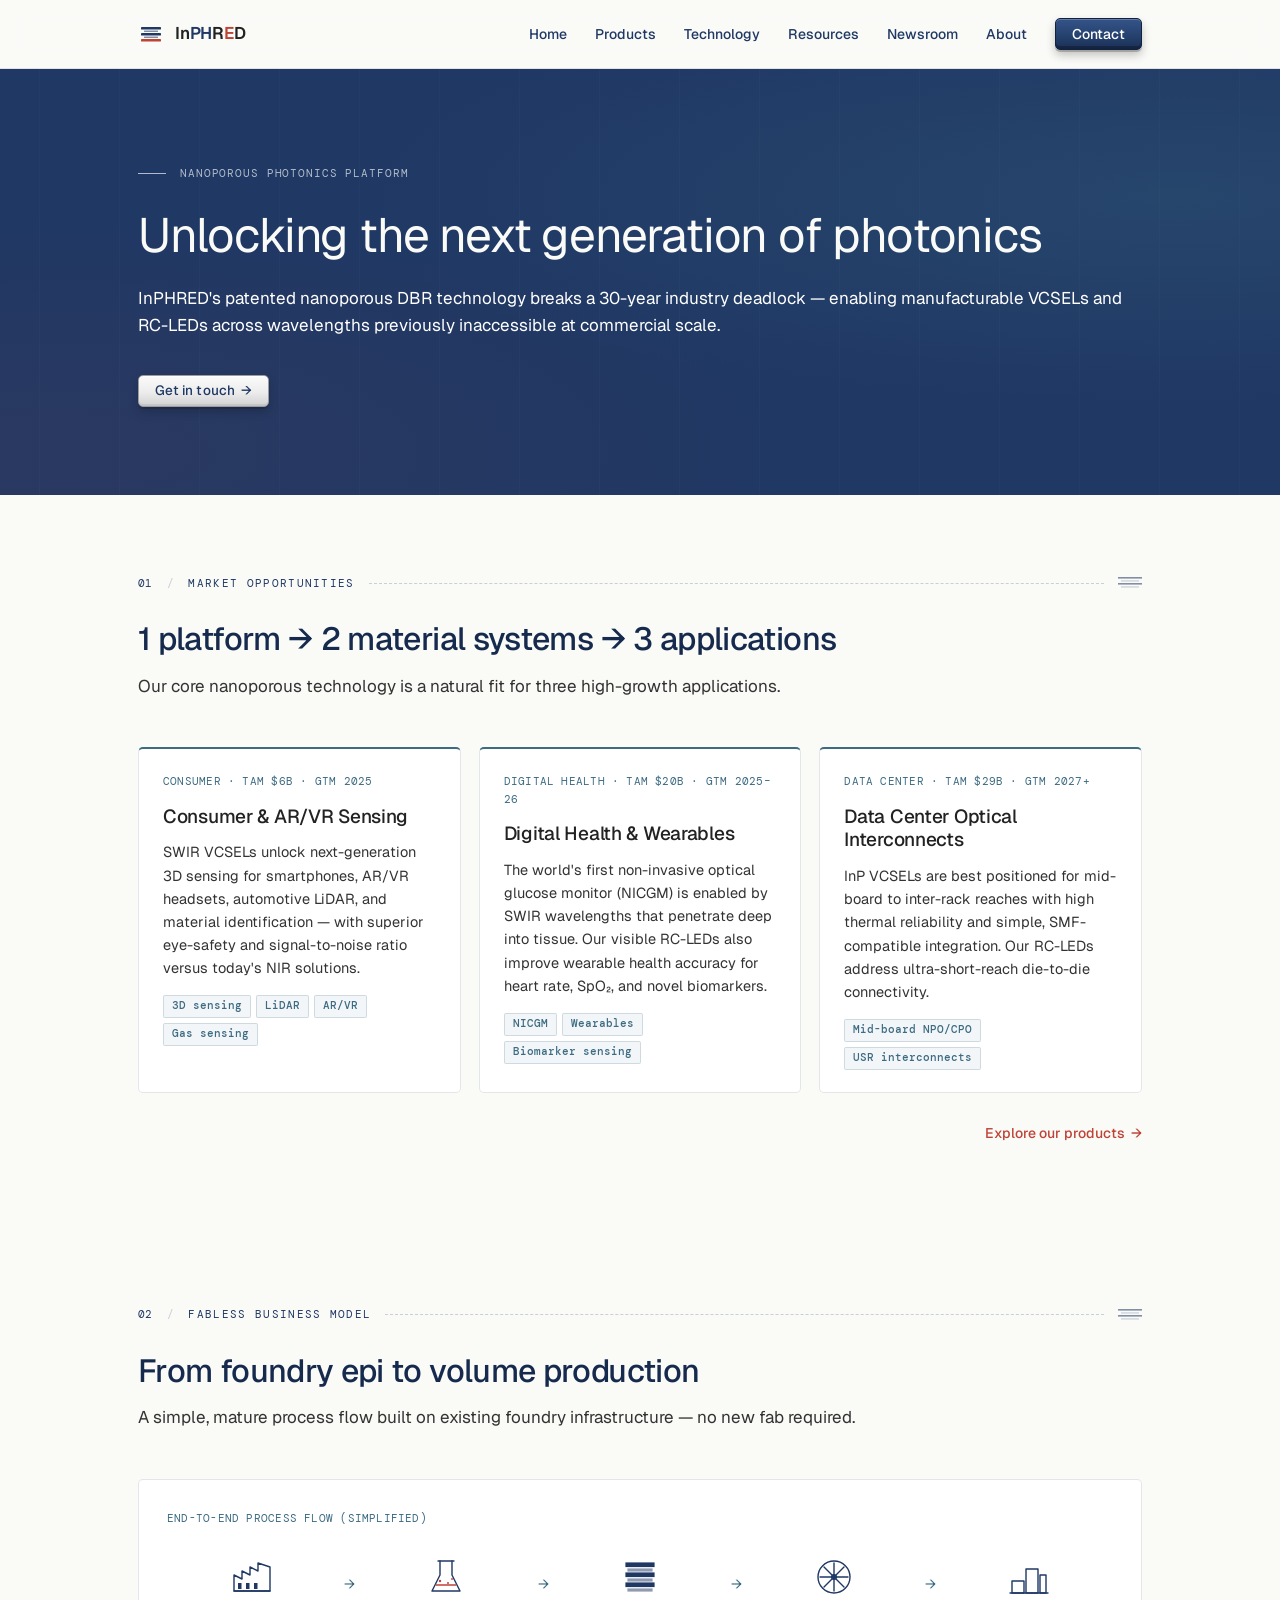
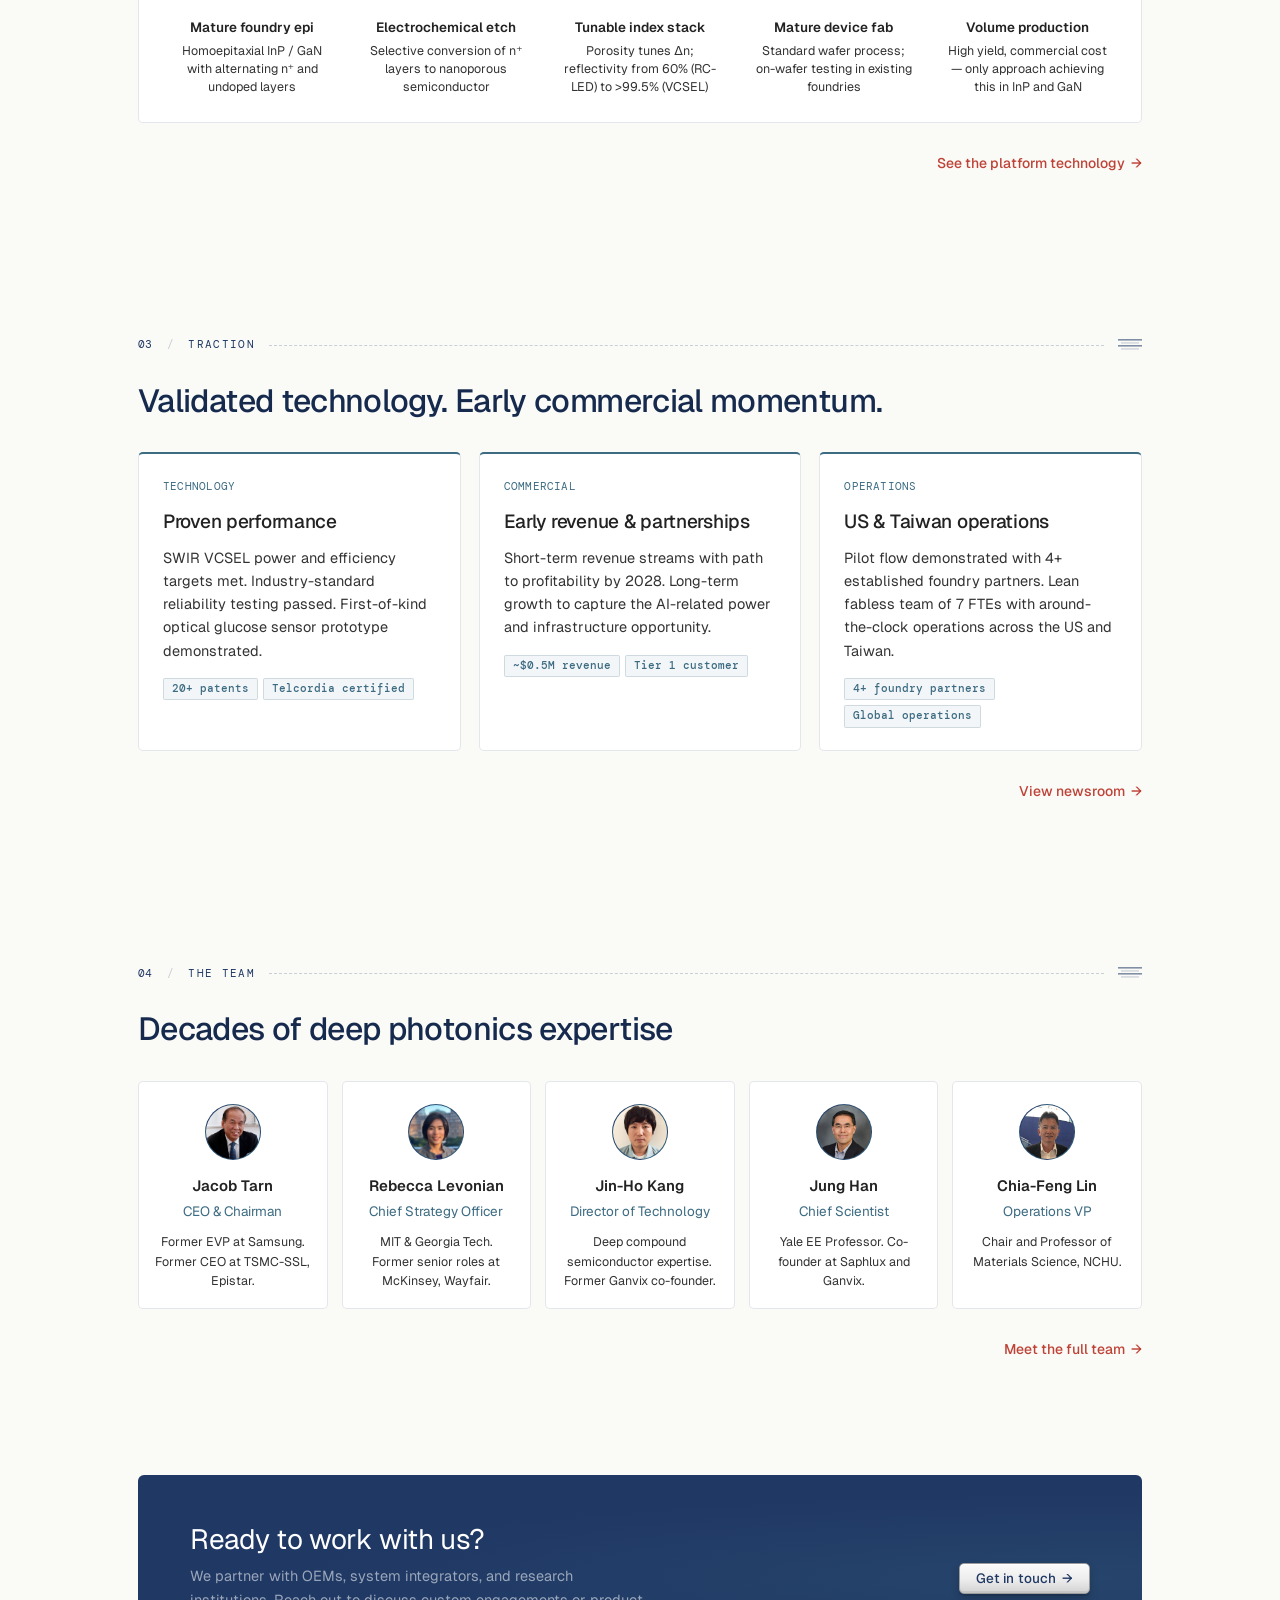
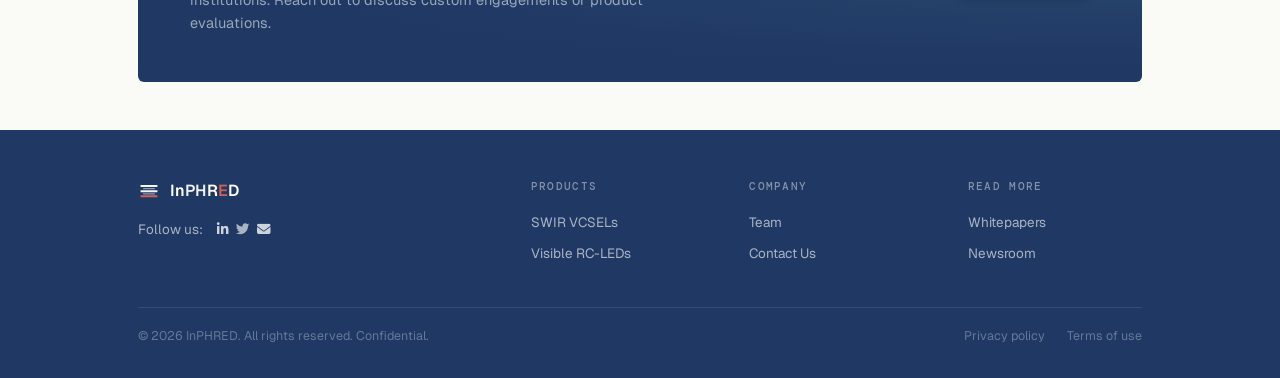
==== commit 395a1097: "Update index.html" ====
--- a/index.html
+++ b/index.html
@@ -6,254 +6,336 @@
 <title>InPHRED — Next-Generation Photonics</title>
 <link rel="icon" type="image/png" href="logo.png">
 <link rel="apple-touch-icon" href="logo.png">
+<link rel="stylesheet" href="https://cdnjs.cloudflare.com/ajax/libs/font-awesome/6.3.0/css/all.min.css">
 <link rel="stylesheet" href="style.css">
 </head>
 <body>
 
-<!-- Nav -->
-<nav class="nav">
-  <a href="index.html" class="nav-logo">
-    <img src="logo.png" alt="InPHRED logo" class="nav-logo-img">
-    <img src="nameplate.png" alt="InPHRED" class="nav-nameplate">
-  </a>
-  <div class="nav-links" id="nav-links">
-    <a href="index.html">Home</a>
-    <a href="products.html">Products</a>
-    <a href="technology.html">Technology</a>
-    <a href="resources.html">Resources</a>
-    <a href="newsroom.html">Newsroom</a>
-    <a href="about.html">About</a>
-    <a href="contact.html" class="nav-cta">Contact</a>
-  </div>
-  <button class="nav-hamburger" id="nav-hamburger" aria-label="Open menu">
-    <span></span>
-    <span></span>
-    <span></span>
-  </button>
+<!-- ─── Reusable SVG icon defs ───────────────── -->
+<svg width="0" height="0" style="position:absolute" aria-hidden="true">
+  <defs>
+    <symbol id="ic-logo" viewBox="0 0 26 26">
+      <rect x="3" y="6"  width="20" height="2.4" rx="0.4" fill="#1F3864"/>
+      <rect x="6" y="9.6" width="14" height="1.4" rx="0.3" fill="#1F3864" opacity="0.55"/>
+      <rect x="3" y="12" width="20" height="2.4" rx="0.4" fill="#1F3864"/>
+      <rect x="6" y="15.6" width="14" height="1.4" rx="0.3" fill="#1F3864" opacity="0.55"/>
+      <rect x="3" y="18" width="20" height="2.4" rx="0.4" fill="#BE4236"/>
+    </symbol>
+    <symbol id="ic-logo-light" viewBox="0 0 26 26">
+      <rect x="3" y="6"  width="20" height="2.4" rx="0.4" fill="#ffffff" opacity="0.95"/>
+      <rect x="6" y="9.6" width="14" height="1.4" rx="0.3" fill="#ffffff" opacity="0.5"/>
+      <rect x="3" y="12" width="20" height="2.4" rx="0.4" fill="#ffffff" opacity="0.95"/>
+      <rect x="6" y="15.6" width="14" height="1.4" rx="0.3" fill="#ffffff" opacity="0.5"/>
+      <rect x="3" y="18" width="20" height="2.4" rx="0.4" fill="#d65f53"/>
+    </symbol>
+    <symbol id="ic-stack" viewBox="0 0 24 14">
+      <rect x="0" y="1" width="24" height="1.6" fill="#1F3864"/>
+      <rect x="3" y="4.5" width="18" height="0.9" fill="#1F3864" opacity="0.55"/>
+      <rect x="0" y="7" width="24" height="1.6" fill="#1F3864"/>
+      <rect x="3" y="10.5" width="18" height="0.9" fill="#1F3864" opacity="0.55"/>
+    </symbol>
+    <symbol id="ic-foundry" viewBox="0 0 56 56">
+      <g fill="none" stroke="#1F3864" stroke-width="1.4" stroke-linejoin="round" stroke-linecap="round">
+        <path d="M10 42 V26 L18 30 V22 L26 26 V18 L34 22 V14 L46 18 V42 Z"/>
+        <line x1="10" y1="42" x2="46" y2="42"/>
+        <rect x="14" y="34" width="3.5" height="6" fill="#1F3864" stroke="none"/>
+        <rect x="22" y="34" width="3.5" height="6" fill="#1F3864" stroke="none"/>
+        <rect x="30" y="34" width="3.5" height="6" fill="#1F3864" stroke="none"/>
+      </g>
+    </symbol>
+    <symbol id="ic-etch" viewBox="0 0 56 56">
+      <g fill="none" stroke="#1F3864" stroke-width="1.4" stroke-linecap="round" stroke-linejoin="round">
+        <path d="M22 12 V26 L14 42 H42 L34 26 V12"/>
+        <line x1="20" y1="12" x2="36" y2="12"/>
+        <path d="M18 36 H38" stroke="#BE4236"/>
+        <circle cx="22" cy="32" r="1.2" fill="#BE4236" stroke="none"/>
+        <circle cx="30" cy="34" r="1" fill="#BE4236" stroke="none"/>
+        <circle cx="34" cy="30" r="0.9" fill="#BE4236" stroke="none"/>
+      </g>
+    </symbol>
+    <symbol id="ic-stack-tall" viewBox="0 0 56 56">
+      <g stroke="#1F3864" stroke-width="1.2">
+        <rect x="14" y="14" width="28" height="3.5" fill="#1F3864"/>
+        <rect x="16" y="20" width="24" height="2" fill="#1F3864" opacity="0.5"/>
+        <rect x="14" y="24" width="28" height="3.5" fill="#1F3864"/>
+        <rect x="16" y="30" width="24" height="2" fill="#1F3864" opacity="0.5"/>
+        <rect x="14" y="34" width="28" height="3.5" fill="#1F3864"/>
+        <rect x="16" y="40" width="24" height="2" fill="#1F3864" opacity="0.5"/>
+      </g>
+    </symbol>
+    <symbol id="ic-wafer" viewBox="0 0 56 56">
+      <g fill="none" stroke="#1F3864" stroke-width="1.4" stroke-linecap="round">
+        <circle cx="28" cy="28" r="16"/>
+        <line x1="14" y1="28" x2="42" y2="28"/>
+        <line x1="28" y1="14" x2="28" y2="42"/>
+        <line x1="18" y1="18" x2="38" y2="38"/>
+        <line x1="38" y1="18" x2="18" y2="38"/>
+        <circle cx="28" cy="28" r="3" fill="#1F3864" stroke="none"/>
+      </g>
+    </symbol>
+    <symbol id="ic-volume" viewBox="0 0 56 56">
+      <g fill="none" stroke="#1F3864" stroke-width="1.4" stroke-linejoin="round" stroke-linecap="round">
+        <rect x="12" y="32" width="12" height="12"/>
+        <rect x="26" y="20" width="12" height="24"/>
+        <rect x="40" y="26" width="6"  height="18"/>
+        <line x1="10" y1="44" x2="48" y2="44"/>
+      </g>
+    </symbol>
+  </defs>
+</svg>
+
+
+<!-- ─── Nav ─────────────────────────────────── -->
+<nav class="nav-bar">
+  <div class="nav">
+    <a href="index.html" class="nav-logo">
+      <svg class="nav-mark"><use href="#ic-logo"/></svg>
+      <span class="nav-wordmark">In<span class="ph">PH</span>R<span class="e">E</span>D</span>
+    </a>
+    <div class="nav-links" id="nav-links">
+      <a href="index.html">Home</a>
+      <a href="products.html">Products</a>
+      <a href="technology.html">Technology</a>
+      <a href="resources.html">Resources</a>
+      <a href="newsroom.html">Newsroom</a>
+      <a href="about.html">About</a>
+      <a href="contact.html" class="nav-cta">Contact</a>
+    </div>
+  </div>
 </nav>
 
-<!-- Hero -->
-<section class="hero">
-  <div class="hero-inner">
-    <div class="hero-label">Nanoporous Photonics Platform</div>
-    <h1>Unlocking the next<br>generation of <em>photonics</em></h1>
+
+<!-- ─── Hero ────────────────────────────────── -->
+<section class="hero-wrap">
+  <div class="hero">
+    <div class="hero-eyebrow">
+      <span class="dash"></span>
+      <span class="label">Nanoporous Photonics Platform</span>
+    </div>
+    <h1>Unlocking the next generation of photonics</h1>
     <p>InPHRED's patented nanoporous DBR technology breaks a 30-year industry deadlock — enabling manufacturable VCSELs and RC-LEDs across wavelengths previously inaccessible at commercial scale.</p>
     <div class="hero-actions">
-      <a href="products.html" class="btn btn-gold">Explore our products</a>
-      <a href="contact.html" class="btn btn-outline">Get in touch</a>
-    </div>
-  </div>
-</section>
-
-<!-- Stat bar 
-<section class="section" style="padding-top: 48px; padding-bottom: 48px;">
-  <div class="section-inner">
-    <div class="stat-bar">
-      <div class="stat-item">
-        <div class="stat-number">20+</div><p style="margin-top: 0.7em;"></p>
-        <div class="stat-label">Patents filed across InP<br>and GaN material systems</div>
-      </div>
-      <div class="stat-item">
-        <div class="stat-number">$55B</div><p style="margin-top: 0.7em;"></p>
-        <div class="stat-label">Combined TAM across three<br>target market segments</div>
-      </div>
-      <div class="stat-item">
-        <div class="stat-number">3</div><p style="margin-top: 0.7em;"></p>
-        <div class="stat-label">High-growth markets enabled<br>by one platform technology</div>
-      </div>
-      <div class="stat-item">
-        <div class="stat-number">2</div><p style="margin-top: 0.7em;"></p>
-        <div class="stat-label">Material systems validated —<br>InP (SWIR) and GaN (visible)</div>
-      </div>
-    </div>
-  </div>
-</section>-->
-
-<!-- Market opportunities -->
+      <a href="contact.html" class="btn-3d">Get in touch <span class="arrow">→</span></a>
+    </div>
+  </div>
+</section>
+
+
+<!-- ─── 01 · Market Opportunities ───────────── -->
 <section class="section">
   <div class="section-inner">
-    <div class="section-label">Market Opportunities</div>
+    <div class="section-marker">
+      <span class="num">01</span>
+      <span class="slash">/</span>
+      <span class="label">Market Opportunities</span>
+      <div class="rule"></div>
+      <svg class="stack" width="24" height="14"><use href="#ic-stack"/></svg>
+    </div>
+
     <h2>1 platform → 2 material systems → 3 applications</h2>
     <p class="section-lead">Our core nanoporous technology is a natural fit for three high-growth applications.</p>
 
     <div class="grid-3">
-      <div class="card card-top-gold">
-        <div class="card-eyebrow">Consumer Sensing · TAM $6B · GTM 2025</div>
+      <div class="card feature-card">
+        <div class="card-eyebrow">CONSUMER · TAM $6B · GTM 2025</div>
         <h3>Consumer &amp; AR/VR Sensing</h3>
         <p>SWIR VCSELs unlock next-generation 3D sensing for smartphones, AR/VR headsets, automotive LiDAR, and material identification — with superior eye-safety and signal-to-noise ratio versus today's NIR solutions.</p>
         <div class="tags">
-          <span class="tag tag-gold">3D sensing</span>
-          <span class="tag tag-gold">LiDAR</span>
-          <span class="tag tag-gold">AR/VR</span>
-          <span class="tag tag-gold">Gas sensing</span>
-        </div>
-      </div>
-      <div class="card card-top-teal">
-        <div class="card-eyebrow">Digital Health · TAM $20B · GTM 2025–26</div>
+          <span class="tag">3D sensing</span>
+          <span class="tag">LiDAR</span>
+          <span class="tag">AR/VR</span>
+          <span class="tag">Gas sensing</span>
+        </div>
+      </div>
+      <div class="card feature-card">
+        <div class="card-eyebrow">DIGITAL HEALTH · TAM $20B · GTM 2025–26</div>
         <h3>Digital Health &amp; Wearables</h3>
         <p>The world's first non-invasive optical glucose monitor (NICGM) is enabled by SWIR wavelengths that penetrate deep into tissue. Our visible RC-LEDs also improve wearable health accuracy for heart rate, SpO₂, and novel biomarkers.</p>
         <div class="tags">
-          <span class="tag tag-teal">NICGM</span>
-          <span class="tag tag-teal">Wearables</span>
-          <span class="tag tag-teal">Biomarker sensing</span>
-        </div>
-      </div>
-      <div class="card card-top-navy">
-        <div class="card-eyebrow">Data Center I/O · TAM $29B · GTM 2027+</div>
+          <span class="tag">NICGM</span>
+          <span class="tag">Wearables</span>
+          <span class="tag">Biomarker sensing</span>
+        </div>
+      </div>
+      <div class="card feature-card">
+        <div class="card-eyebrow">DATA CENTER · TAM $29B · GTM 2027+</div>
         <h3>Data Center Optical Interconnects</h3>
         <p>InP VCSELs are best positioned for mid-board to inter-rack reaches with high thermal reliability and simple, SMF-compatible integration. Our RC-LEDs address ultra-short-reach die-to-die connectivity.</p>
         <div class="tags">
-          <span class="tag tag-navy">Mid-board NPO/CPO</span>
-          <span class="tag tag-navy">USR interconnects</span>
-        </div>
-      </div>
-    </div>
-
-    <div class="mt-24" style="text-align:right;">
-      <a href="products.html" class="btn-link">Explore our products →</a>
-    </div>
-  </div>
-</section>
-
-<!-- Process strip -->
-<section class="section section-alt" style="padding-top:48px;">
-  <div class="section-inner">
-    <div class="section-label">Fabless business model</div>
-
-    <h2 class="mt-8" style="margin-bottom:28px;">From foundry epi to volume production</h2>
+          <span class="tag">Mid-board NPO/CPO</span>
+          <span class="tag">USR interconnects</span>
+        </div>
+      </div>
+    </div>
+
+    <div class="section-cta">
+      <a href="products.html" class="cta-link">Explore our products <span class="arrow">→</span></a>
+    </div>
+  </div>
+</section>
+
+
+<!-- ─── 02 · Process / Fabless Model ────────── -->
+<section class="section">
+  <div class="section-inner">
+    <div class="section-marker">
+      <span class="num">02</span>
+      <span class="slash">/</span>
+      <span class="label">Fabless Business Model</span>
+      <div class="rule"></div>
+      <svg class="stack" width="24" height="14"><use href="#ic-stack"/></svg>
+    </div>
+
+    <h2>From foundry epi to volume production</h2>
+    <p class="section-lead">A simple, mature process flow built on existing foundry infrastructure — no new fab required.</p>
 
     <div class="process-strip">
-      <div class="process-label">End-to-end process flow (simplified)</div>
+      <div class="process-meta">END-TO-END PROCESS FLOW (SIMPLIFIED)</div>
       <div class="process-steps">
         <div class="process-step">
-          <img src="assets/pic_foundry.png" style="display:block; margin-left:auto; margin-right:auto;"height="100"><p style="margin-top: 0.7em;"></p>
+          <div class="process-icon"><svg><use href="#ic-foundry"/></svg></div>
           <div class="process-step-name">Mature foundry epi</div>
-          <div class="process-step-desc">Homoepitaxially grown InP or GaN where alternating n⁺ and undoped layers form the n-DBR</div>
+          <div class="process-step-desc">Homoepitaxial InP / GaN with alternating n⁺ and undoped layers</div>
         </div>
         <div class="process-arrow">→</div>
         <div class="process-step">
-          <img src="assets/pic_ec.png" style="display:block; margin-left:auto; margin-right:auto;"height="100"><p style="margin-top: 0.7em;"></p>
+          <div class="process-icon"><svg><use href="#ic-etch"/></svg></div>
           <div class="process-step-name">Electrochemical etch</div>
-          <div class="process-step-desc">Selective conversion of n⁺ layers to nanoporous (NP) semiconductor; undoped layers unchanged</div>
+          <div class="process-step-desc">Selective conversion of n⁺ layers to nanoporous semiconductor</div>
         </div>
         <div class="process-arrow">→</div>
         <div class="process-step">
-          <img src="assets/pic_refract.png" style="display:block; margin-left:auto; margin-right:auto;"height="100"><p style="margin-top: 0.7em;"></p>
+          <div class="process-icon"><svg><use href="#ic-stack-tall"/></svg></div>
           <div class="process-step-name">Tunable index stack</div>
-          <div class="process-step-desc">Porosity controls Δn; DBR reflectivity can be tuned from 60% (RC-LED) to >99.5% (VCSEL)</div>
+          <div class="process-step-desc">Porosity tunes Δn; reflectivity from 60% (RC-LED) to &gt;99.5% (VCSEL)</div>
         </div>
         <div class="process-arrow">→</div>
         <div class="process-step">
-          <img src="assets/pic_wafer.png" style="display:block; margin-left:auto; margin-right:auto;"height="100"><p style="margin-top: 0.7em;"></p>
+          <div class="process-icon"><svg><use href="#ic-wafer"/></svg></div>
           <div class="process-step-name">Mature device fab</div>
-          <div class="process-step-desc">Standard wafer-level process; on-wafer testing; existing semiconductor foundry equipment</div>
+          <div class="process-step-desc">Standard wafer process; on-wafer testing in existing foundries</div>
         </div>
         <div class="process-arrow">→</div>
         <div class="process-step">
-          <img src="assets/pic_manufacture.png" style="display:block; margin-left:auto; margin-right:auto;"height="100"><p style="margin-top: 0.7em;"></p>
+          <div class="process-icon"><svg><use href="#ic-volume"/></svg></div>
           <div class="process-step-name">Volume production</div>
-          <div class="process-step-desc">High yield, commercial cost structure — the only approach achieving this in both InP and GaN</div>
-        </div>
-      </div>
-    </div>
-
-  </div>
-</section>
-
-<!-- Traction -->
+          <div class="process-step-desc">High yield, commercial cost — only approach achieving this in InP and GaN</div>
+        </div>
+      </div>
+    </div>
+
+    <div class="section-cta">
+      <a href="technology.html" class="cta-link">See the platform technology <span class="arrow">→</span></a>
+    </div>
+  </div>
+</section>
+
+
+<!-- ─── 03 · Traction ───────────────────────── -->
 <section class="section">
   <div class="section-inner">
-    <div class="section-label">Traction</div>
-    <div class="section-header-row">
-      <div>
-        <h2>Validated technology.<br>Early commercial momentum.</h2>
-      </div>
-      <a href="newsroom.html" class="btn btn-outline-navy btn-sm">View newsroom</a>
-    </div>
-
-    <div class="grid-3">
-      <div class="card card-top-navy">
-        <div class="card-eyebrow">Technology</div>
+    <div class="section-marker">
+      <span class="num">03</span>
+      <span class="slash">/</span>
+      <span class="label">Traction</span>
+      <div class="rule"></div>
+      <svg class="stack" width="24" height="14"><use href="#ic-stack"/></svg>
+    </div>
+
+    <h2>Validated technology. Early commercial momentum.</h2>
+
+    <div class="grid-3 mt-32">
+      <div class="card feature-card">
+        <div class="card-eyebrow">TECHNOLOGY</div>
         <h3>Proven performance</h3>
         <p>SWIR VCSEL power and efficiency targets met. Industry-standard reliability testing passed. First-of-kind optical glucose sensor prototype demonstrated.</p>
         <div class="tags">
-          <span class="tag tag-navy">20+ patents</span>
-          <span class="tag tag-navy">Telcordia certified</span>
-        </div>
-      </div>
-      <div class="card card-top-gold">
-        <div class="card-eyebrow">Commercial</div>
+          <span class="tag">20+ patents</span>
+          <span class="tag">Telcordia certified</span>
+        </div>
+      </div>
+      <div class="card feature-card">
+        <div class="card-eyebrow">COMMERCIAL</div>
         <h3>Early revenue &amp; partnerships</h3>
         <p>Short-term revenue streams with path to profitability by 2028. Long-term growth to capture the AI-related power and infrastructure opportunity.</p>
         <div class="tags">
-          <span class="tag tag-gold">~$0.5M revenue</span>
-          <span class="tag tag-gold">Tier 1 customer partnership</span>
-        </div>
-      </div>
-      <div class="card card-top-teal">
-        <div class="card-eyebrow">Operations</div>
+          <span class="tag">~$0.5M revenue</span>
+          <span class="tag">Tier 1 customer</span>
+        </div>
+      </div>
+      <div class="card feature-card">
+        <div class="card-eyebrow">OPERATIONS</div>
         <h3>US &amp; Taiwan operations</h3>
         <p>Pilot flow demonstrated with 4+ established foundry partners. Lean fabless team of 7 FTEs with around-the-clock operations across the US and Taiwan.</p>
         <div class="tags">
-          <span class="tag tag-teal">4+ foundry partners</span>
-          <span class="tag tag-teal">Global operations</span>
-        </div>
-      </div>
-    </div>
-  </div>
-</section>
-
-<!-- Team teaser -->
-<section class="section section-alt">
-  <div class="section-inner">
-    <div class="section-header-row">
-      <div>
-        <div class="section-label">The Team</div>
-        <h2>Decades of deep photonics expertise</h2>
-      </div>
-      <a href="about.html" class="btn btn-outline-navy btn-sm">Meet the full team</a>
-    </div>
-
-    <div class="grid-5">
+          <span class="tag">4+ foundry partners</span>
+          <span class="tag">Global operations</span>
+        </div>
+      </div>
+    </div>
+
+    <div class="section-cta">
+      <a href="newsroom.html" class="cta-link">View newsroom <span class="arrow">→</span></a>
+    </div>
+  </div>
+</section>
+
+
+<!-- ─── 04 · The Team ───────────────────────── -->
+<section class="section">
+  <div class="section-inner">
+    <div class="section-marker">
+      <span class="num">04</span>
+      <span class="slash">/</span>
+      <span class="label">The Team</span>
+      <div class="rule"></div>
+      <svg class="stack" width="24" height="14"><use href="#ic-stack"/></svg>
+    </div>
+
+    <h2>Decades of deep photonics expertise</h2>
+
+    <div class="grid-5 mt-32">
       <div class="team-card">
         <img src="assets/team_jacobtarn.png" alt="Jacob Tarn" class="team-avatar">
         <div class="team-name">Jacob Tarn</div>
         <div class="team-role">CEO &amp; Chairman</div>
-        <div class="team-bio">Former EVP at Samsung<br>
-        Former CEO at TSMC-SSL, Epistar</div>
+        <div class="team-bio">Former EVP at Samsung. Former CEO at TSMC-SSL, Epistar.</div>
       </div>
       <div class="team-card">
         <img src="assets/team_rebeccalevonian.png" alt="Rebecca Levonian" class="team-avatar">
         <div class="team-name">Rebecca Levonian</div>
         <div class="team-role">Chief Strategy Officer</div>
-        <div class="team-bio">MIT &amp; Georgia Tech<br>
-        Former senior roles at McKinsey, Wayfair</div>
+        <div class="team-bio">MIT &amp; Georgia Tech. Former senior roles at McKinsey, Wayfair.</div>
       </div>
       <div class="team-card">
         <img src="assets/team_jinhokang.png" alt="Jin-Ho Kang" class="team-avatar">
         <div class="team-name">Jin-Ho Kang</div>
         <div class="team-role">Director of Technology</div>
-        <div class="team-bio">Deep compound semiconductor expertise<br>Former Ganvix co-founder</div>
+        <div class="team-bio">Deep compound semiconductor expertise. Former Ganvix co-founder.</div>
       </div>
       <div class="team-card">
         <img src="assets/team_junghan.jpg" alt="Jung Han" class="team-avatar">
         <div class="team-name">Jung Han</div>
         <div class="team-role">Chief Scientist</div>
-        <div class="team-bio">Yale EE Professor<br>
-        Co-founder at Saphlux and Ganvix</div>
+        <div class="team-bio">Yale EE Professor. Co-founder at Saphlux and Ganvix.</div>
       </div>
       <div class="team-card">
         <img src="assets/team_chiafenglin.jpg" alt="Chia-Feng Lin" class="team-avatar">
         <div class="team-name">Chia-Feng Lin</div>
         <div class="team-role">Operations VP</div>
-        <div class="team-bio">Chair and Professor of Materials Science at National Chung Hsing University</div>
-      </div>
-    </div>
-  </div>
-</section>
-
-<!-- CTA -->
-<section class="section" style="padding-top: 40px;">
+        <div class="team-bio">Chair and Professor of Materials Science, NCHU.</div>
+      </div>
+    </div>
+
+    <div class="section-cta">
+      <a href="about.html" class="cta-link">Meet the full team <span class="arrow">→</span></a>
+    </div>
+  </div>
+</section>
+
+
+<!-- ─── CTA ─────────────────────────────────── -->
+<section class="section" style="padding-top: 32px; padding-bottom: 0;">
   <div class="section-inner">
     <div class="cta-banner">
       <div>
@@ -261,22 +343,28 @@
         <p>We partner with OEMs, system integrators, and research institutions. Reach out to discuss custom engagements or product evaluations.</p>
       </div>
       <div class="cta-banner-actions">
-        <a href="contact.html" class="btn btn-gold">Get in touch</a>
-        <a href="resources.html" class="btn btn-outline">Download resources</a>
-      </div>
-    </div>
-  </div>
-</section>
-
-<!-- Footer -->
+        <a href="contact.html" class="btn-3d">Get in touch <span class="arrow">→</span></a>
+      </div>
+    </div>
+  </div>
+</section>
+
+
+<!-- ─── Footer ──────────────────────────────── -->
 <footer class="footer">
   <div class="footer-inner">
     <div class="footer-grid">
-      <div class="footer-brand">
-        <h3><img src="nameplate_light.png" alt="InPHRED" style="height:22px; width:auto; "></h3>
-        <p class="footer-tagline">Follow us:<br>
-		&emsp;&emsp;<a href="http://www.linkedin.com/company/inphred/" class="footer-email"><span class="__cf_email__">LinkedIn</span></a> / Twitter<br>
-		&emsp;&emsp;<a href="mailto:info@inphred.com" class="footer-email"><span class="__cf_email__">info@inphred.com</span></a></p>
+      <div>
+        <div class="footer-brand-mark">
+          <svg><use href="#ic-logo-light"/></svg>
+          <span class="word">In<span class="ph">PH</span>R<span class="e">E</span>D</span>
+        </div>
+        <p class="footer-tagline">
+          Follow us:&ensp;
+          <a href="https://www.linkedin.com/company/inphred/"><i class="fa-brands fa-linkedin-in"></i></a>
+          <i class="fa-brands fa-twitter"></i>
+          <a href="mailto:info@inphred.com"><i class="fa-solid fa-envelope"></i></a>
+        </p>
       </div>
       <div class="footer-col">
         <div class="footer-col-title">Products</div>
@@ -295,7 +383,7 @@
       </div>
     </div>
     <div class="footer-bottom">
-      <span class="footer-copy">&copy; 2023 InPHRED. All rights reserved. Confidential.</span>
+      <span class="footer-copy">© 2026 InPHRED. All rights reserved. Confidential.</span>
       <div class="footer-legal">
         <a href="#">Privacy policy</a>
         <a href="#">Terms of use</a>
@@ -304,31 +392,5 @@
   </div>
 </footer>
 
-<script>
-  const hamburger = document.getElementById('nav-hamburger');
-  const navLinks  = document.getElementById('nav-links');
-
-  hamburger.addEventListener('click', () => {
-    hamburger.classList.toggle('open');
-    navLinks.classList.toggle('open');
-  });
-
-  // Close menu when a link is clicked
-  navLinks.querySelectorAll('a').forEach(link => {
-    link.addEventListener('click', () => {
-      hamburger.classList.remove('open');
-      navLinks.classList.remove('open');
-    });
-  });
-
-  // Close menu when clicking outside
-  document.addEventListener('click', (e) => {
-    if (!hamburger.contains(e.target) && !navLinks.contains(e.target)) {
-      hamburger.classList.remove('open');
-      navLinks.classList.remove('open');
-    }
-  });
-</script>
-
 </body>
 </html>
--- a/style.css
+++ b/style.css
@@ -1,553 +1,1122 @@
-/* InPHRED — shared stylesheet
-   ─────────────────────────────────────────
-   To change fonts or sizes site-wide, edit
-   ONLY these variables — nothing else needed:
-
-     --font-heading  --size-heading
-     --font-lead     --size-lead
-     --font-body     --size-body
-   ───────────────────────────────────────── */
-
-@import url('https://fonts.googleapis.com/css2?family=DM+Sans:wght@300;400;500;600&family=DM+Mono:wght@400;500&family=Inter:wght@400;500&family=Playfair+Display:ital,wght@0,400;0,500;0,600;0,700;1,400&display=swap');
-
+/* ===================================================================
+   InPHRED — design system
+   ───────────────────────
+   A single stylesheet shared by all pages. Page-specific tweaks may
+   live in a small <style> block per page, but everything that
+   appears on more than one page lives here.
+
+   Component taxonomy
+   ──────────────────
+     .card              base white surface (newsroom, resources, simple panels)
+     .feature-card      .card + colored top accent (markets, traction, series, outcomes)
+     .callout           highlighted block (insight bars, pull-quotes)
+     .badge             small inline pill (product-family identifier with dot)
+     .tag               small mono rectangle (taxonomy/keyword)
+     .btn-3d            primary 3D action button
+     .cta-link          brick text link (secondary action)
+   =================================================================== */
+
+@import url('https://fonts.googleapis.com/css2?family=Geist:wght@300;400;500;600;700&family=DM+Mono:wght@400;500&display=swap');
+
+/* ─── Tokens ──────────────────────────────────────────────────── */
 :root {
-  /* ── Fonts — change here, applies everywhere ── */
-  --font-heading: 'Playfair Display', serif;
-  --font-lead:    'DM Sans', sans-serif;
-  --font-body:    'DM Sans', sans-serif;
-
-  /* ── Sizes — change here, applies everywhere ── */
-  --size-heading: 32px;
-  --size-lead:    17px;
-  --size-body:    14.5px;
-
-  /* ── Colours ── */
-  --text-default: #111111;
-  --text-title:   #1f262a;
-  --bg:           #f0f4f8;
-  --white:        #ffffff;
-  --navy:         #1F3864;
-  --navy-mid:     #243f72;
-  --teal-dark:    #3C6B82;
-  --teal-muted:   #BCC8CC;
-  --blue-muted:   #8ca0b8;
-  --gold:         #e8a020;
-  --gold-light:   #f2c05a;
-  --brick:        #be4236;
-  --coral:        #e1583f;
-  --border:       rgba(31,56,100,0.10);
-  --border-md:    rgba(31,56,100,0.16);
-}
-
+  /* Brand palette — only three accent colors */
+  --navy:        #1F3864;
+  --navy-deep:   #162a4e;
+  --blue:        #3C6B82;
+  --brick:       #BE4236;
+  --brick-light: #d65f53;
+
+  /* Neutrals */
+  --text:        #333333;
+  --text-title:  #222222;
+  --muted:       rgba(17,17,17,0.62);
+  --muted-soft:  rgba(17,17,17,0.45);
+  --bg:          #fafaf7;
+  --white:       #ffffff;
+  --border:      rgba(31,56,100,0.12);
+  --border-md:   rgba(31,56,100,0.22);
+
+  /* Type — Geist for everything except mono technical metadata */
+  --font-sans: 'Geist', system-ui, -apple-system, 'Helvetica Neue', sans-serif;
+  --font-mono: 'DM Mono', ui-monospace, monospace;
+
+  /* Type scale */
+  --size-body: 14.5px;
+  --size-lead: 17px;
+
+  /* Layout */
+  --content-max: 1100px;
+  --side-pad: 48px;
+}
+
+/* ─── Reset / base ────────────────────────────────────────────── */
 *, *::before, *::after { box-sizing: border-box; margin: 0; padding: 0; }
 html { scroll-behavior: smooth; }
 
 body {
-  font-family: var(--font-body);
+  font-family: var(--font-sans);
   background: var(--bg);
-  color: var(--text-default);
-  line-height: 1.65;
-  font-size: var(--size-body);
-}
-
-h1, h2, h3 { font-family: var(--font-heading); font-weight: 700; color: var(--text-title); line-height: 1.2; }
-p  { color: rgba(17,17,17,0.65); font-size: var(--size-body); }
-a  { text-decoration: none; color: var(--teal-dark); }
-a:hover { color: var(--navy); }
+  color: var(--text);
+  line-height: 1.6;
+  font-size: 15px;
+  -webkit-font-smoothing: antialiased;
+  text-rendering: optimizeLegibility;
+}
+
+h1, h2, h3, h4 {
+  font-family: var(--font-sans);
+  font-weight: 500;
+  color: var(--text-title);
+  line-height: 1.15;
+  letter-spacing: -0.015em;
+}
+h2 { font-size: 32px; line-height: 1.2; letter-spacing: -0.02em; color: var(--navy-deep); }
+h3 { font-size: 18px; }
+h4 { font-size: 16px; font-weight: 600; }
+
+p { color: var(--muted); }
+a { text-decoration: none; color: inherit; transition: color 0.15s; }
 img { display: block; max-width: 100%; }
-
-/* ─── Navigation ──────────────────────── */
+hr { border: none; border-top: 1px solid var(--border); margin: 0; }
+
+/* ─── Utilities ───────────────────────────────────────────────── */
+.mt-8  { margin-top: 8px; }
+.mt-16 { margin-top: 16px; }
+.mt-24 { margin-top: 24px; }
+.mt-32 { margin-top: 32px; }
+.mt-40 { margin-top: 40px; }
+.mt-48 { margin-top: 48px; }
+.text-right { text-align: right; }
+
+/* ─── Navigation ──────────────────────────────────────────────── */
+.nav-bar {
+  position: sticky; top: 0; z-index: 100;
+  background: rgba(250,250,247,0.88);
+  backdrop-filter: blur(14px);
+  -webkit-backdrop-filter: blur(14px);
+  border-bottom: 1px solid var(--border);
+}
 .nav {
-  position: sticky; top: 0; z-index: 100;
-  height: 64px; padding: 0 48px;
-  background: rgba(255,255,255,0.96);
-  backdrop-filter: blur(10px);
-  border-bottom: 1px solid var(--border);
+  max-width: var(--content-max);
+  margin: 0 auto;
+  padding: 0 var(--side-pad);
+  height: 68px;
   display: flex; align-items: center; justify-content: space-between;
 }
-.nav-logo { display: flex; align-items: center; gap: 10px; }
-.nav-dot {
-  width: 30px; height: 30px; border-radius: 50%;
-  background: var(--navy);
-  display: flex; align-items: center; justify-content: center;
-  font-family: 'DM Mono', monospace; font-size: 9px; font-weight: 500;
-  color: var(--gold-light); flex-shrink: 0;
-}
+.nav-logo { display: flex; align-items: center; gap: 11px; text-decoration: none; }
+.nav-mark { width: 26px; height: 26px; display: block; flex-shrink: 0; }
 .nav-wordmark {
-  font-family: var(--font-heading);
-  font-size: 18px; font-weight: 700; color: var(--text-title);
+  font-family: var(--font-sans);
+  font-size: 17px; font-weight: 600;
+  color: var(--text-title); letter-spacing: -0.015em;
 }
 .nav-wordmark .ph { color: var(--navy); }
 .nav-wordmark .e  { color: var(--brick); }
 
-.nav-logo-img  { height: 32px; width: auto; display: block; }
-.nav-nameplate { height: 22px; width: auto; display: block; }
-
 .nav-links { display: flex; align-items: center; gap: 28px; }
-.nav-links a {
-  font-size: 15px; font-weight: 500;
-  color: rgba(17,17,17,0.60); transition: color 0.15s; letter-spacing: 0.2px;
-}
-.nav-links a:hover  { color: var(--navy); }
-.nav-links a.active { color: var(--navy); font-weight: 600; }
+.nav-links > a {
+  font-size: 14px; font-weight: 500; color: var(--navy);
+}
+.nav-links > a:hover { color: var(--navy-deep); }
+
+/* Nav contact button — 3D blue */
 .nav-cta {
-  background: var(--navy); color: var(--white) !important;
-  padding: 8px 18px; border-radius: 6px;
-  font-size: 14px; font-weight: 500; transition: background 0.15s !important;
-}
-.nav-cta:hover { background: var(--teal-dark) !important; }
-
-/* ─── Buttons ─────────────────────────── */
-.btn {
-  display: inline-block; padding: 12px 24px; border-radius: 7px;
-  font-family: var(--font-body); font-size: 15px; font-weight: 500;
-  cursor: pointer; border: none; transition: background 0.15s, color 0.15s, border-color 0.15s;
-}
-.btn-gold   { background: var(--gold); color: var(--navy); font-weight: 600; }
-.btn-gold:hover { background: var(--gold-light); color: var(--navy); }
-.btn-navy   { background: var(--navy); color: var(--white); }
-.btn-navy:hover { background: var(--teal-dark); color: var(--white); }
-.btn-outline { background: transparent; color: rgba(255,255,255,0.80); border: 1px solid rgba(255,255,255,0.28); }
-.btn-outline:hover { color: var(--white); border-color: rgba(255,255,255,0.55); }
-.btn-outline-navy { background: transparent; color: var(--navy); border: 1px solid var(--border-md); }
-.btn-outline-navy:hover { background: var(--navy); color: var(--white); border-color: var(--navy); }
-.btn-sm { padding: 9px 18px; font-size: 14px; }
-.btn-link {
-  background: none; border: none; padding: 0; color: var(--teal-dark);
-  font-size: 15px; font-weight: 500; display: inline-flex; align-items: center;
-  gap: 5px; cursor: pointer; font-family: var(--font-body);
-}
-.btn-link:hover { color: var(--navy); }
-
-/* ─── Hero ────────────────────────────── */
+  background: linear-gradient(180deg, #355388 0%, #25426f 55%, #1b3056 100%);
+  color: var(--white) !important;
+  padding: 4px 16px; border-radius: 5px;
+  font-size: 13.5px; font-weight: 500;
+  border: 1px solid #102240;
+  box-shadow:
+    inset 0 1px 0 rgba(255,255,255,0.24),
+    inset 0 -3px 0 rgba(0,0,0,0.28),
+    0 2px 0 rgba(0,0,0,0.20),
+    0 5px 10px rgba(0,0,0,0.24);
+  transition: transform 0.10s ease, box-shadow 0.10s ease;
+}
+.nav-cta:hover { transform: translateY(-1px); }
+
+/* Mobile hamburger */
+.nav-hamburger {
+  display: none; background: none; border: none; cursor: pointer;
+  width: 40px; height: 40px; padding: 8px;
+  flex-direction: column; gap: 5px; justify-content: center;
+}
+.nav-hamburger span {
+  display: block; width: 100%; height: 2px;
+  background: var(--navy); border-radius: 1px;
+  transition: transform 0.2s, opacity 0.2s;
+}
+
+/* ─── Buttons ─────────────────────────────────────────────────── */
+/* Primary 3D action button — light gradient with depth */
+.btn-3d {
+  display: inline-flex; align-items: center; gap: 6px;
+  padding: 4px 16px;
+  font-family: var(--font-sans);
+  font-size: 13.5px; font-weight: 500;
+  cursor: pointer;
+  border-radius: 5px;
+  background: linear-gradient(180deg, #fbfbfb 0%, #ececec 55%, #d2d2d2 100%);
+  color: var(--navy);
+  border: 1px solid #9c9c9c;
+  box-shadow:
+    inset 0 1px 0 rgba(255,255,255,0.85),
+    inset 0 -2px 0 rgba(0,0,0,0.07),
+    0 2px 0 rgba(0,0,0,0.12),
+    0 5px 10px rgba(0,0,0,0.18);
+  transition: transform 0.10s ease, background 0.10s ease;
+  text-decoration: none;
+  letter-spacing: 0.005em;
+}
+.btn-3d:hover {
+  background: linear-gradient(180deg, #ffffff 0%, #f0f0f0 55%, #d8d8d8 100%);
+  transform: translateY(-1px);
+}
+.btn-3d:active { transform: translateY(0); }
+.btn-3d .arrow { transition: transform 0.12s; }
+.btn-3d:hover .arrow { transform: translateX(2px); }
+
+/* Brick text-link (secondary action — used beneath sections) */
+.cta-link {
+  display: inline-flex; align-items: center; gap: 6px;
+  font-family: var(--font-sans);
+  font-size: 14px; font-weight: 500;
+  color: var(--brick);
+  border-bottom: 1px solid transparent;
+  padding-bottom: 1px;
+  transition: border-color 0.15s, color 0.15s;
+  text-decoration: none;
+}
+.cta-link:hover { color: var(--brick); border-bottom-color: var(--brick); }
+.cta-link .arrow { transition: transform 0.15s; display: inline-block; }
+.cta-link:hover .arrow { transform: translateX(2px); }
+
+/* Right-aligned section-foot CTA */
+.section-cta { margin-top: 28px; text-align: right; }
+
+/* ─── Hero ────────────────────────────────────────────────────── */
+.hero-wrap {
+  background: var(--navy); position: relative; overflow: hidden;
+}
+.hero-wrap::after {
+  content: ''; position: absolute; inset: 0; pointer-events: none;
+  background:
+    radial-gradient(ellipse at 92% 30%, rgba(60,107,130,0.28) 0%, transparent 50%),
+    radial-gradient(ellipse at 5% 90%, rgba(190,66,54,0.07) 0%, transparent 45%);
+}
+.hero-wrap::before {
+  content: ''; position: absolute; inset: 0; pointer-events: none;
+  background-image: linear-gradient(to right,
+    transparent 0, transparent calc(50% - 1px),
+    rgba(255,255,255,0.03) calc(50% - 1px), rgba(255,255,255,0.03) 50%,
+    transparent 50%);
+  background-size: 80px 100%;
+  opacity: 0.6;
+}
 .hero {
-  background: var(--navy); padding: 88px 48px; position: relative; overflow: hidden;
-}
-.hero::after {
-  content: '';
-  position: absolute; inset: 0; pointer-events: none;
-  background:
-    radial-gradient(ellipse at 85% 40%, rgba(60,107,130,0.22) 0%, transparent 55%),
-    radial-gradient(ellipse at 5%  85%, rgba(232,160,32,0.07) 0%, transparent 45%);
-}
-.hero-sm { padding: 56px 48px; }
-.hero-inner { max-width: 1100px; margin: 0 auto; position: relative; z-index: 1; }
-.hero-label {
-  font-size: 12px; letter-spacing: 2.5px; text-transform: uppercase;
-  font-weight: 600; color: var(--teal-muted); margin-bottom: 16px;
-}
-.hero h1 { font-size: 50px; color: var(--white); max-width: 680px; margin-bottom: 20px; }
-.hero-sm h1 { font-size: 36px; }
-.hero h1 em { font-style: normal; color: var(--gold-light); }
-.hero p { font-family: var(--font-lead); font-size: var(--size-lead); color: rgba(255,255,255,0.62); max-width: 67%; line-height: 1.75; margin-bottom: 36px; }
-.hero-sm p { margin-bottom: 0; }
-.hero-actions { display: flex; gap: 14px; flex-wrap: wrap; }
-
-/* ─── Sections ────────────────────────── */
-.section { padding: 80px 48px; }
-.section-inner { max-width: 1100px; margin: 0 auto; }
-.section-alt { background: var(--white); }
-.section-navy { background: var(--navy); }
+  max-width: var(--content-max);
+  margin: 0 auto;
+  padding: 88px var(--side-pad);
+  position: relative; z-index: 1;
+}
+/* Smaller hero on subpages */
+.hero--sm { padding: 60px var(--side-pad); }
+.hero--sm h1 { font-size: 38px; }
+
+.hero-eyebrow {
+  display: inline-flex; align-items: center; gap: 14px;
+  margin-bottom: 28px;
+}
+.hero-eyebrow .dash { width: 28px; height: 1px; background: rgba(255,255,255,0.66); }
+.hero-eyebrow .label {
+  font-family: var(--font-mono);
+  font-size: 11px; letter-spacing: 0.08em; text-transform: uppercase;
+  color: rgba(255,255,255,0.66);
+}
+.hero h1 {
+  font-size: 48px; font-weight: 400;
+  color: var(--bg);
+  line-height: 1.05; letter-spacing: -0.025em;
+  margin-bottom: 24px;
+}
+.hero p {
+  font-family: var(--font-sans);
+  font-size: 17px; color: var(--white);
+  line-height: 1.6;
+  margin-bottom: 36px;
+  max-width: 100%;
+}
+.hero-actions { display: flex; gap: 12px; flex-wrap: wrap; }
+
+/* ─── Section structure ───────────────────────────────────────── */
+.section { padding: 80px 0; position: relative; }
+.section-inner { max-width: var(--content-max); margin: 0 auto; padding: 0 var(--side-pad); }
+
+/* Section marker — replaces the alternating bg blocks */
+.section-marker {
+  display: flex; align-items: center; gap: 14px;
+  margin-bottom: 28px;
+}
+.section-marker .num,
+.section-marker .slash,
+.section-marker .label {
+  font-family: var(--font-mono);
+  font-size: 11px;
+  color: var(--navy);
+  letter-spacing: 0.04em;
+}
+.section-marker .slash { color: var(--border-md); }
+.section-marker .label { text-transform: uppercase; letter-spacing: 0.12em; }
+.section-marker .rule {
+  flex: 1; height: 0;
+  border-top: 1px dashed rgba(31,56,100,0.22);
+}
+.section-marker .stack { flex-shrink: 0; display: block; opacity: 0.55; }
+
+/* h2 already styled above (Geist, navy-deep) */
+.section h2 { margin-bottom: 14px; }
+.section-lead {
+  font-family: var(--font-sans);
+  font-size: var(--size-lead); color: var(--text);
+  max-width: 100%; line-height: 1.55; margin-bottom: 48px;
+}
+
+/* Optional standalone uppercase label (legacy support) */
 .section-label {
-  font-size: 12px; letter-spacing: 2px; text-transform: uppercase;
-  font-weight: 600; color: var(--teal-dark); margin-bottom: 8px;
-}
-.section-label-light { color: var(--teal-muted); }
-.section h2 { font-size: var(--size-heading); margin-bottom: 12px; }
-.section-navy h2 { color: var(--white); }
-.section-lead { font-family: var(--font-lead); font-size: var(--size-lead); color: rgba(17,17,17,0.58); max-width: 67%; line-height: 1.75; margin-bottom: 48px; }
-.section-navy .section-lead { color: rgba(255,255,255,0.55); }
-.section-header-row { display: flex; align-items: flex-end; justify-content: space-between; margin-bottom: 40px; flex-wrap: wrap; gap: 16px; }
-
-/* ─── Cards ───────────────────────────── */
+  font-family: var(--font-mono);
+  font-size: 11px; font-weight: 500;
+  letter-spacing: 0.12em; text-transform: uppercase;
+  color: var(--navy);
+  margin-bottom: 12px;
+}
+
+/* ─── Grids ──────────────────────────────────────────────────── */
+.grid-2 { display: grid; grid-template-columns: repeat(2, 1fr); gap: 18px; }
+.grid-3 { display: grid; grid-template-columns: repeat(3, 1fr); gap: 18px; }
+.grid-4 { display: grid; grid-template-columns: repeat(4, 1fr); gap: 16px; }
+.grid-5 { display: grid; grid-template-columns: repeat(5, 1fr); gap: 14px; }
+
+/* ─── Card system ─────────────────────────────────────────────────
+   .card             base white surface (newsroom, resources, info)
+   .feature-card     .card + 2px colored top accent
+   ───────────────────────────────────────────────────────────────── */
 .card {
-  background: var(--white); border: 1px solid var(--border); border-radius: 12px;
-  padding: 24px 26px; position: relative; overflow: hidden;
-}
-.card-top-gold   { border-top: 3px solid var(--gold); }
-.card-top-teal   { border-top: 3px solid var(--teal-dark); }
-.card-top-navy   { border-top: 3px solid var(--navy); }
-.card-top-brick  { border-top: 3px solid var(--brick); }
-
+  background: var(--white);
+  border: 1px solid var(--border);
+  border-radius: 5px;
+  padding: 24px 24px 22px;
+  position: relative; overflow: hidden;
+}
+.feature-card { border-top: 2px solid var(--blue); }
+.feature-card.is-navy  { border-top-color: var(--navy); }
+.feature-card.is-brick { border-top-color: var(--brick); }
+.feature-card.is-blue  { border-top-color: var(--blue); }
+
+/* Eyebrow / category metadata above card title */
 .card-eyebrow {
-  font-family: 'DM Mono', monospace; font-size: 12px;
-  color: var(--teal-dark); opacity: 0.70; margin-bottom: 6px;
-}
-.card h3 { font-family: var(--font-heading); font-size: 19px; margin-bottom: 10px; }
-.card p  { font-size: var(--size-body); line-height: 1.65; margin-bottom: 0; }
-
-.grid-3 { display: grid; grid-template-columns: repeat(3, 1fr); gap: 20px; }
-.grid-2 { display: grid; grid-template-columns: repeat(2, 1fr); gap: 24px; }
-.grid-4 { display: grid; grid-template-columns: repeat(4, 1fr); gap: 20px; }
-.grid-5 { display: grid; grid-template-columns: repeat(5, 1fr); gap: 16px; }
-
-/* ─── Tags ────────────────────────────── */
-.tags { display: flex; flex-wrap: wrap; gap: 5px; margin-top: 14px; }
+  font-family: var(--font-mono);
+  font-size: 11px; color: var(--blue);
+  margin-bottom: 14px; letter-spacing: 0.02em;
+}
+.card h3 {
+  font-family: var(--font-sans);
+  font-size: 19px; margin-bottom: 12px; line-height: 1.25;
+  color: var(--text-title); font-weight: 500;
+}
+.card p { font-size: var(--size-body); line-height: 1.6; color: var(--text); }
+
+/* Optional bordered card footer for meta + cta */
+.card-footer {
+  display: flex; align-items: center; justify-content: space-between; gap: 12px;
+  padding-top: 14px; margin-top: 16px;
+  border-top: 1px solid var(--border);
+}
+.card-meta {
+  font-family: var(--font-mono);
+  font-size: 11.5px; color: var(--muted-soft); letter-spacing: 0.02em;
+}
+
+/* Card variant: "soon" — muted appearance for unavailable items */
+.card.is-soon { background: rgba(240,244,248,0.55); }
+.card.is-soon h3,
+.card.is-soon .card-eyebrow,
+.card.is-soon p { color: var(--muted-soft); }
+
+/* ─── Tags ────────────────────────────────────────────────────── */
+.tags { display: flex; flex-wrap: wrap; gap: 5px; margin-top: 16px; }
 .tag {
-  font-size: 12px; font-weight: 500; padding: 2px 8px; border-radius: 12px; letter-spacing: 0.2px;
-}
-
-a.tag {
-  text-decoration: none;
-  transition: opacity 0.15s, transform 0.15s;
-  display: inline-block;
-}
-a.tag:hover {
-  opacity: 0.80;
-  transform: translateY(-1px);
-}
-
-.tag-gold  { background: rgba(232,160,32,0.10); color: #7a5000; border: 1px solid rgba(232,160,32,0.24); }
-.tag-teal  { background: rgba(60,107,130,0.08); color: var(--teal-dark); border: 1px solid rgba(60,107,130,0.18); }
-.tag-navy  { background: rgba(31,56,100,0.07); color: var(--navy); border: 1px solid rgba(31,56,100,0.15); }
-.tag-brick { background: rgba(190,66,54,0.07); color: var(--brick); border: 1px solid rgba(190,66,54,0.18); }
-
-/* ─── Stat bar ────────────────────────── */
-.stat-bar {
-  background: var(--navy); border-radius: 12px;
-  display: grid; grid-template-columns: repeat(4, 1fr);
-}
-.stat-item {
-  padding: 30px 24px; text-align: center;
-  border-right: 1px solid rgba(255,255,255,0.08);
-}
-.stat-item:last-child { border-right: none; }
-.stat-number {
-  font-family: var(--font-heading);
-  font-size: 34px; font-weight: 700; color: var(--gold); margin-bottom: 6px; line-height: 1;
-}
-.stat-label { font-size: var(--size-body); color: rgba(255,255,255,0.52); line-height: 1.45; }
-
-/* ─── Process strip ───────────────────── */
+  display: inline-flex; align-items: center;
+  font-family: var(--font-mono);
+  font-size: 10.5px; font-weight: 500;
+  padding: 2px 8px;
+  background: rgba(60,107,130,0.06);
+  color: var(--blue);
+  border: 1px solid rgba(60,107,130,0.20);
+  border-radius: 2px;
+}
+
+/* ─── Badge — small inline product-family pill ─────────────────── */
+.badge {
+  display: inline-flex; align-items: center; gap: 8px;
+  border-radius: 5px; padding: 6px 14px;
+  background: rgba(31,56,100,0.05);
+  border: 1px solid var(--border);
+  margin-bottom: 14px;
+  font-family: var(--font-mono);
+  font-size: 12px; font-weight: 500;
+  color: var(--navy); letter-spacing: 0.02em;
+}
+.badge .dot {
+  width: 7px; height: 7px; border-radius: 50%;
+  background: var(--blue); flex-shrink: 0;
+}
+.badge.is-brick { background: rgba(190,66,54,0.08); color: var(--brick); border: 1px solid rgba(190,66,54,0.20); }
+.badge.is-navy  { background: rgba(31,56,100,0.07); color: var(--navy); border: 1px solid var(--border-md); }
+
+/* Status pill — used in product series cards */
+.status-pill {
+  display: inline-flex; align-items: center; gap: 6px;
+  font-family: var(--font-mono);
+  font-size: 11px; font-weight: 500;
+  letter-spacing: 0.10em; text-transform: uppercase;
+  margin-bottom: 12px;
+}
+.status-pill::before {
+  content: ''; display: inline-block;
+  width: 6px; height: 6px; border-radius: 50%;
+}
+.status-pill.is-available { color: var(--blue); }
+.status-pill.is-available::before { background: var(--blue); }
+.status-pill.is-soon { color: var(--muted-soft); }
+.status-pill.is-soon::before { background: var(--muted-soft); }
+
+/* ─── Callouts — highlighted blocks ──────────────────────────────
+   .callout              base
+   .callout--dark        navy bg with light text (insight bar)
+   .callout--quote       pull-quote with left border
+   ──────────────────────────────────────────────────────────────── */
+.callout {
+  border-radius: 6px;
+  padding: 28px 32px;
+}
+.callout--dark {
+  background: var(--navy);
+  color: var(--white);
+  display: flex; gap: 28px; align-items: center;
+  position: relative; overflow: hidden;
+}
+.callout--dark::before {
+  content: ''; position: absolute; inset: 0; pointer-events: none;
+  background: radial-gradient(ellipse at 95% 50%, rgba(60,107,130,0.25) 0%, transparent 60%);
+}
+.callout--dark > * { position: relative; z-index: 1; }
+.callout--dark .callout-icon { font-size: 32px; flex-shrink: 0; }
+.callout--dark .callout-label {
+  font-family: var(--font-mono);
+  font-size: 11px; font-weight: 500;
+  letter-spacing: 0.12em; text-transform: uppercase;
+  color: rgba(255,255,255,0.55);
+  margin-bottom: 6px;
+}
+.callout--dark .callout-body {
+  font-family: var(--font-sans);
+  font-size: 19px; color: var(--white); line-height: 1.45;
+  font-weight: 400;
+}
+.callout--dark .callout-body em {
+  font-style: normal; color: var(--brick-light); font-weight: 500;
+}
+.callout--dark a { color: var(--brick-light); }
+
+.callout--quote {
+  font-family: var(--font-sans);
+  font-size: 22px; line-height: 1.5; color: var(--text-title);
+  border-left: 3px solid var(--blue);
+  padding: 0 0 0 22px;
+  font-weight: 400;
+}
+.callout--quote em { font-style: normal; color: var(--blue); }
+
+/* ─── CTA banner (final block before footer) ─────────────────── */
+.cta-banner {
+  background: var(--navy);
+  border-radius: 6px;
+  padding: 48px 52px;
+  display: flex; align-items: center; justify-content: space-between;
+  gap: 32px; flex-wrap: wrap;
+  position: relative; overflow: hidden;
+}
+.cta-banner::before {
+  content: ''; position: absolute; inset: 0; pointer-events: none;
+  background: radial-gradient(ellipse at 95% 50%, rgba(60,107,130,0.25) 0%, transparent 60%);
+}
+.cta-banner > * { position: relative; z-index: 1; }
+.cta-banner h2 {
+  font-size: 28px; color: var(--white);
+  max-width: 480px; margin-bottom: 8px;
+  font-weight: 400; letter-spacing: -0.015em;
+}
+.cta-banner p { color: rgba(255,255,255,0.55); font-size: var(--size-body); max-width: 460px; }
+.cta-banner-actions {
+  display: flex; gap: 16px; flex-shrink: 0; flex-wrap: wrap; align-items: center;
+}
+.cta-banner .cta-link { color: var(--brick-light); }
+.cta-banner .cta-link:hover { border-bottom-color: var(--brick-light); }
+
+/* ─── Process strip (home page — shared between pages if needed) ── */
 .process-strip {
+  background: var(--white);
+  border: 1px solid var(--border);
+  border-radius: 5px;
+  padding: 30px 28px 26px;
+}
+.process-meta {
+  font-family: var(--font-mono); font-size: 11px;
+  color: var(--blue); letter-spacing: 0.02em;
+  margin-bottom: 22px;
+}
+.process-steps { display: flex; align-items: flex-start; gap: 4px; }
+.process-step  { flex: 1; text-align: center; padding: 0 4px; }
+.process-icon {
+  width: 56px; height: 56px; margin: 0 auto 14px;
+  display: flex; align-items: center; justify-content: center;
+}
+.process-icon svg { width: 100%; height: 100%; }
+.process-step-name {
+  font-family: var(--font-sans);
+  font-size: 13.5px; font-weight: 600;
+  color: var(--text-title); margin-bottom: 5px; line-height: 1.3;
+}
+.process-step-desc {
+  font-family: var(--font-sans);
+  font-size: 12.5px; color: var(--text); line-height: 1.45;
+}
+.process-arrow {
+  flex-shrink: 0; padding: 24px 2px 0;
+  color: var(--blue); font-size: 14px;
+}
+
+/* ─── Stat strip (3-col mono stats) ───────────────────────────── */
+.stat-strip {
   background: rgba(31,56,100,0.04);
-  border: 1px solid var(--border); border-radius: 12px; padding: 28px 32px;
-}
-.process-label {
-  font-size: 12px; letter-spacing: 2px; text-transform: uppercase;
-  font-weight: 600; color: var(--teal-dark); margin-bottom: 20px;
-}
-.process-steps { display: flex; align-items: flex-start; }
-.process-step  { flex: 1; text-align: center; padding: 0 6px; }
-/* .process-icon  {
-  width: 44px; height: 44px; border-radius: 10px;
-  background: rgba(31,56,100,0.06); border: 1px solid var(--border);
-  margin: 0 auto 10px;
-  display: flex; align-items: center; justify-content: center; font-size: 18px;
-} */
-.process-step-name { font-family: var(--font-lead); font-size: 14px; font-weight: 600; color: var(--text-title); margin-bottom: 4px; line-height: 1.3; }
-.process-step-desc { font-family: var(--font-body);font-size: 13px; color: rgba(60,107,130,0.85); line-height: 1.4; }
-.process-arrow { font-family: var(--font-lead);font-size: 14px; flex-shrink: 0; color: var(--teal-dark); padding: 45px 4px 0; }
-
-/* ─── Team card ───────────────────────── */
-.team-card { background: var(--white); border: 1px solid var(--border); border-radius: 12px; padding: 24px; text-align: center; }
+  border: 1px solid var(--border);
+  border-radius: 5px;
+  padding: 22px 28px;
+  display: grid; grid-template-columns: repeat(3, 1fr); gap: 20px;
+}
+.stat-value {
+  font-family: var(--font-mono);
+  font-size: 20px; font-weight: 500; color: var(--navy);
+  margin-bottom: 4px;
+}
+.stat-label {
+  font-size: 13px; color: var(--muted-soft); line-height: 1.4;
+}
+
+/* ─── Team cards (small + large) ─────────────────────────────── */
+.team-card {
+  background: var(--white);
+  border: 1px solid var(--border);
+  border-radius: 5px;
+  padding: 22px 16px 18px;
+  text-align: center;
+}
 .team-avatar {
-  width: 60px; height: 60px; border-radius: 50%;
-  background: rgba(31,56,100,0.07); border: 2px solid var(--border);
+  width: 56px; height: 56px; border-radius: 50%;
   margin: 0 auto 14px;
   display: flex; align-items: center; justify-content: center;
-  font-family: 'DM Mono', monospace; font-size: 13px; font-weight: 500; color: var(--teal-dark);
-}
-.team-name { font-size: 16px; font-weight: 600; color: var(--text-title); margin-bottom: 3px; }
-.team-role { font-size: 12px; color: var(--teal-dark); font-weight: 500; margin-bottom: 10px; letter-spacing: 0.3px; }
-.team-bio  { font-size: 13px; color: rgba(17,17,17,0.52); line-height: 1.55; }
-
-/* ─── News card ───────────────────────── */
-.news-card { background: var(--white); border: 1px solid var(--border); border-radius: 12px; padding: 22px 24px; display: flex; flex-direction: column; }
-.news-meta { display: flex; align-items: center; gap: 10px; margin-bottom: 12px; flex-wrap: wrap; }
+  font-family: var(--font-mono);
+  font-size: 13px; font-weight: 500; color: var(--white);
+  background: linear-gradient(135deg, var(--navy) 0%, var(--blue) 100%);
+  object-fit: cover;
+}
+img.team-avatar { padding: 0; border: 1px solid var(--border); }
+.team-name {
+  font-family: var(--font-sans);
+  font-size: 15px; font-weight: 600;
+  color: var(--text-title); margin-bottom: 3px;
+}
+.team-role {
+  font-family: var(--font-sans);
+  font-size: 13.5px; color: var(--blue);
+  margin-bottom: 10px;
+}
+.team-bio {
+  font-family: var(--font-sans);
+  font-size: 12.5px; color: var(--text); line-height: 1.55;
+}
+
+/* Larger team card (about page) */
+.team-card-lg {
+  background: var(--white);
+  border: 1px solid var(--border);
+  border-radius: 5px;
+  padding: 24px;
+  text-align: center;
+}
+.team-avatar-lg {
+  width: 100px; height: 100px; border-radius: 50%;
+  border: 2px solid var(--border);
+  margin: 0 auto 14px;
+  display: block;
+  object-fit: cover; object-position: center;
+}
+.team-card-lg .team-name { font-size: 16px; }
+.team-card-lg .team-role {
+  font-family: var(--font-mono);
+  font-size: 11px; font-weight: 500;
+  text-transform: uppercase; letter-spacing: 0.10em;
+  color: var(--blue); margin-bottom: 12px;
+}
+.team-prev {
+  font-family: var(--font-sans);
+  font-size: var(--size-body); color: var(--muted-soft);
+  line-height: 1.55; text-align: left;
+}
+.team-prev strong { color: var(--text); font-weight: 600; }
+
+/* ─── Forms ──────────────────────────────────────────────────── */
+.form-row { display: grid; grid-template-columns: 1fr 1fr; gap: 14px; }
+.form-group { margin-bottom: 16px; }
+.form-label {
+  display: block;
+  font-family: var(--font-mono);
+  font-size: 11px; font-weight: 500;
+  letter-spacing: 0.10em; text-transform: uppercase;
+  color: var(--navy); margin-bottom: 6px;
+}
+.form-input, .form-textarea, .form-select {
+  display: block; width: 100%;
+  padding: 11px 14px;
+  font-family: var(--font-sans);
+  font-size: var(--size-body);
+  color: var(--text);
+  background: var(--white);
+  border: 1px solid var(--border-md);
+  border-radius: 4px;
+  outline: none;
+  transition: border-color 0.15s, box-shadow 0.15s;
+}
+.form-input:focus, .form-textarea:focus, .form-select:focus {
+  border-color: var(--navy);
+  box-shadow: 0 0 0 3px rgba(31,56,100,0.10);
+}
+.form-textarea { min-height: 130px; resize: vertical; line-height: 1.55; }
+.form-input::placeholder, .form-textarea::placeholder { color: var(--muted-soft); }
+
+/* Filter buttons (resources) */
+.filter-bar { display: flex; gap: 8px; margin-bottom: 32px; flex-wrap: wrap; }
+.filter-btn {
+  font-family: var(--font-sans);
+  font-size: 13px; font-weight: 500;
+  padding: 6px 14px; border-radius: 4px;
+  border: 1px solid var(--border-md);
+  background: var(--white); color: var(--muted);
+  cursor: pointer; transition: all 0.15s;
+}
+.filter-btn.active, .filter-btn:hover {
+  background: var(--navy); color: var(--white); border-color: var(--navy);
+}
+
+/* ─── Comparison table (products page) ───────────────────────── */
+.table-wrap {
+  border: 1px solid var(--border); border-radius: 6px; overflow-x: auto;
+  background: var(--white);
+}
+.comp-table {
+  width: 100%; border-collapse: collapse;
+  font-family: var(--font-sans); font-size: 13px;
+}
+.comp-table th, .comp-table td {
+  padding: 14px 16px; text-align: left;
+  border-bottom: 1px solid var(--border);
+  vertical-align: top;
+}
+.comp-table thead th {
+  background: rgba(31,56,100,0.03);
+  font-family: var(--font-mono);
+  font-size: 11px; font-weight: 500;
+  text-transform: uppercase; letter-spacing: 0.05em;
+  color: var(--navy); border-bottom: 1px solid var(--border-md);
+}
+.comp-table thead th .badge-best {
+  display: inline-block; margin-left: 8px;
+  font-family: var(--font-mono); font-size: 9.5px; font-weight: 500;
+  padding: 2px 6px; border-radius: 2px;
+  background: var(--brick); color: var(--white);
+  letter-spacing: 0.08em; text-transform: uppercase;
+}
+.comp-table tbody tr:last-child td { border-bottom: none; }
+.comp-table .row-label {
+  font-family: var(--font-mono); font-size: 11.5px;
+  color: var(--muted); letter-spacing: 0.03em;
+}
+.comp-table td.highlight {
+  background: rgba(190,66,54,0.05);
+  border-left: 1px solid rgba(190,66,54,0.20);
+  border-right: 1px solid rgba(190,66,54,0.20);
+  color: var(--text-title); font-weight: 500;
+}
+.comp-table thead th.highlight {
+  background: rgba(190,66,54,0.07);
+  border-left: 1px solid rgba(190,66,54,0.20);
+  border-right: 1px solid rgba(190,66,54,0.20);
+  border-bottom: 1px solid rgba(190,66,54,0.22);
+  color: var(--brick);
+}
+.comp-table tbody tr:last-child td.highlight {
+  border-bottom: 1px solid rgba(190,66,54,0.20);
+}
+.comp-table .check { color: var(--blue); font-weight: 600; }
+.comp-table .cross { color: var(--brick); font-weight: 600; }
+
+/* ─── Timeline (about page) ──────────────────────────────────── */
+.timeline { position: relative; }
+.timeline-item {
+  padding: 0 0 28px 24px; position: relative;
+  border-left: 1px dashed var(--border-md);
+}
+.timeline-item:last-child { padding-bottom: 0; border-left-color: transparent; }
+.timeline-item::before {
+  content: ''; position: absolute;
+  left: -5px; top: 4px;
+  width: 9px; height: 9px; border-radius: 50%;
+  background: var(--blue);
+  border: 2px solid var(--bg);
+}
+.timeline-date {
+  font-family: var(--font-mono);
+  font-size: 11px; color: var(--blue);
+  letter-spacing: 0.05em; margin-bottom: 4px;
+}
+.timeline-title {
+  font-family: var(--font-sans);
+  font-size: 15px; font-weight: 600;
+  color: var(--text-title); margin-bottom: 4px;
+}
+.timeline-desc {
+  font-family: var(--font-sans);
+  font-size: var(--size-body); color: var(--text);
+  line-height: 1.55;
+}
+
+/* ─── Inline figure with caption ─────────────────────────────── */
+.tech-figure { margin: 36px 0; text-align: center; }
+.tech-figure img {
+  max-width: 100%; border-radius: 6px;
+  border: 1px solid var(--border);
+}
+.tech-figure figcaption {
+  font-size: 13px; color: var(--muted-soft);
+  font-family: var(--font-mono); margin-top: 10px;
+}
+
+/* ─── News-specific elements (newsroom page) ─────────────────── */
+.news-meta { display: flex; align-items: center; gap: 10px; margin-bottom: 12px; }
 .news-badge {
-  font-size: 11px; font-weight: 600; letter-spacing: 1.4px;
-  text-transform: uppercase; padding: 3px 10px; border-radius: 20px;
-}
-.badge-announce { background: rgba(232,160,32,0.10); color: #7a5000; border: 1px solid rgba(232,160,32,0.22); }
-.badge-press    { background: rgba(60,107,130,0.08); color: var(--teal-dark); border: 1px solid rgba(60,107,130,0.18); }
-.badge-media    { background: rgba(31,56,100,0.07); color: var(--navy); border: 1px solid rgba(31,56,100,0.15); }
-.badge-milestone{ background: rgba(190,66,54,0.07); color: var(--brick); border: 1px solid rgba(190,66,54,0.18); }
-.news-date { font-size: 13px; color: rgba(17,17,17,0.38); font-family: 'DM Mono', monospace; }
-.news-card h3 { font-family: var(--font-lead); font-size: 16px; font-weight: 600; color: var(--text-title); margin-bottom: 8px; line-height: 1.4; }
-.news-card p  { font-size: var(--size-body); color: rgba(17,17,17,0.56); line-height: 1.65; flex: 1; margin-bottom: 16px; }
-.news-link { font-size: var(--size-body); font-weight: 500; color: var(--teal-dark); display: inline-flex; align-items: center; gap: 4px; }
-.news-link:hover { color: var(--navy); }
-
-/* ─── Resource card ───────────────────── */
-.resource-card { background: var(--white); border: 1px solid var(--border); border-radius: 12px; padding: 0; overflow: hidden; display: flex; flex-direction: column; }
-.resource-card-header { padding: 28px 26px 20px; flex: 1; }
-.resource-type { font-size: 12px; font-weight: 600; letter-spacing: 1.8px; text-transform: uppercase; color: var(--teal-dark); margin-bottom: 10px; }
-.resource-card h3 { font-family: var(--font-heading); font-size: 18px; margin-bottom: 10px; line-height: 1.35; }
-.resource-card p  { font-size: var(--size-body); color: rgba(17,17,17,0.56); line-height: 1.65; }
-.resource-card-footer {
-  padding: 14px 26px; border-top: 1px solid var(--border);
-  display: flex; align-items: center; justify-content: space-between;
-}
-.resource-meta { font-size: 13px; color: rgba(17,17,17,0.38); font-family: 'DM Mono', monospace; }
-
-/* ─── Comparison table ────────────────── */
-.comp-table { width: 100%; border-collapse: collapse; font-size: var(--size-body); }
-.comp-table th {
-  padding: 12px 16px; text-align: left; font-size: 12px; font-weight: 600;
-  letter-spacing: 1.5px; text-transform: uppercase; color: rgba(17,17,17,0.45);
-  border-bottom: 1px solid var(--border); background: var(--bg);
-}
-.comp-table th.highlight { color: var(--navy); background: rgba(31,56,100,0.05); }
-.comp-table td { padding: 13px 16px; border-bottom: 1px solid var(--border); color: rgba(17,17,17,0.65); vertical-align: middle; }
-.comp-table td.highlight { background: rgba(31,56,100,0.03); font-weight: 500; color: var(--navy); }
-.comp-table tr:last-child td { border-bottom: none; }
-.comp-table .row-label { font-weight: 600; color: var(--text-title); }
-.check { color: var(--teal-dark); font-weight: 700; }
-.cross { color: rgba(17,17,17,0.28); }
-.badge-best { background: rgba(31,56,100,0.08); color: var(--navy); border: 1px solid rgba(31,56,100,0.15); font-size: 10px; font-weight: 600; padding: 2px 7px; border-radius: 20px; letter-spacing: 0.5px; display: inline-block; margin-left: 6px; }
-
-/* ─── Timeline ────────────────────────── */
-.timeline { position: relative; padding-left: 28px; }
-.timeline::before { content: ''; position: absolute; left: 6px; top: 6px; bottom: 6px; width: 1px; background: var(--border); }
-.timeline-item { position: relative; margin-bottom: 28px; }
-.timeline-item::before { content: ''; position: absolute; left: -24px; top: 5px; width: 10px; height: 10px; border-radius: 50%; background: var(--teal-dark); border: 2px solid var(--white); box-shadow: 0 0 0 1px var(--teal-dark); }
-.timeline-date { font-size: 12px; font-family: 'DM Mono', monospace; color: var(--teal-dark); margin-bottom: 4px; }
-.timeline-title { font-size: 16px; font-weight: 600; color: var(--text-title); margin-bottom: 4px; }
-.timeline-desc { font-size: var(--size-body); color: rgba(17,17,17,0.56); line-height: 1.55; }
-
-/* ─── Forms ───────────────────────────── */
-.form-group { margin-bottom: 20px; }
-.form-label { display: block; font-size: 14px; font-weight: 600; color: var(--text-title); margin-bottom: 7px; letter-spacing: 0.3px; }
-.form-input, .form-textarea, .form-select {
-  width: 100%; padding: 12px 15px;
-  background: var(--white); border: 1px solid var(--border-md);
-  border-radius: 7px; font-family: var(--font-body); font-size: var(--size-body);
-  color: var(--text-default); outline: none; transition: border-color 0.15s;
-}
-.form-input:focus, .form-textarea:focus, .form-select:focus { border-color: var(--teal-dark); }
-.form-textarea { resize: vertical; min-height: 130px; line-height: 1.65; }
-.form-row { display: grid; grid-template-columns: 1fr 1fr; gap: 16px; }
-
-/* ─── Divider / misc ──────────────────── */
-.hr { border: none; border-top: 1px solid var(--border); margin: 0; }
-.text-center { text-align: center; }
-.text-muted  { color: rgba(17,17,17,0.45); font-size: 15px; }
-.mono { font-family: 'DM Mono', monospace; }
-.mt-8  { margin-top: 8px; }  .mt-16 { margin-top: 16px; }
-.mt-24 { margin-top: 24px; } .mt-32 { margin-top: 32px; }
-.mt-40 { margin-top: 40px; } .mt-48 { margin-top: 48px; }
-.mb-8  { margin-bottom: 8px; } .mb-16 { margin-bottom: 16px; }
-.mb-24 { margin-bottom: 24px; }
-
-/* ─── CTA banner ──────────────────────── */
-.cta-banner {
-  background: var(--navy); border-radius: 14px; padding: 48px 52px;
-  display: flex; align-items: center; justify-content: space-between; gap: 32px; flex-wrap: wrap;
-}
-.cta-banner h2 { font-size: 28px; color: var(--white); max-width: 480px; margin-bottom: 8px; }
-.cta-banner p  { color: rgba(255,255,255,0.50); font-size: var(--size-body); }
-.cta-banner-actions { display: flex; gap: 12px; flex-shrink: 0; flex-wrap: wrap; }
-
-/* ─── Featured news (big) ─────────────── */
+  font-family: var(--font-mono);
+  font-size: 10px; font-weight: 500;
+  letter-spacing: 0.08em; text-transform: uppercase;
+  padding: 3px 8px; border-radius: 4px;
+}
+.news-badge.is-press     { background: rgba(190,66,54,0.08); color: var(--brick); border: 1px solid rgba(190,66,54,0.20); }
+.news-badge.is-announce  { background: rgba(31,56,100,0.07); color: var(--navy); border: 1px solid var(--border-md); }
+.news-badge.is-milestone { background: rgba(60,107,130,0.07); color: var(--blue); border: 1px solid rgba(60,107,130,0.20); }
+.news-date {
+  font-family: var(--font-mono);
+  font-size: 11px; color: var(--muted-soft);
+}
+.news-link {
+  display: inline-block; margin-top: 14px;
+  font-family: var(--font-sans);
+  font-size: 13.5px; font-weight: 500; color: var(--brick);
+  border-bottom: 1px solid transparent; padding-bottom: 1px;
+  transition: border-color 0.15s;
+}
+.news-link:hover { border-bottom-color: var(--brick); }
+
+/* Featured news (large highlighted item) */
 .news-featured {
-  background: var(--white); border: 1px solid var(--border); border-radius: 14px;
-  padding: 36px 40px; display: flex; gap: 40px; align-items: flex-start; margin-bottom: 32px;
-}
-.news-featured-content { flex: 1; }
-.news-featured h2 { font-family: var(--font-heading); font-size: 24px; margin-bottom: 12px; line-height: 1.3; }
-.news-featured p { font-size: var(--size-body); color: rgba(17,17,17,0.60); line-height: 1.75; margin-bottom: 20px; }
-.news-featured-date { font-size: 13px; color: rgba(17,17,17,0.38); font-family: 'DM Mono', monospace; }
+  display: grid; grid-template-columns: 1fr 220px; gap: 36px;
+  background: var(--white);
+  border: 1px solid var(--border);
+  border-top: 2px solid var(--brick);
+  border-radius: 5px;
+  padding: 32px 36px;
+  margin-bottom: 48px;
+  align-items: center;
+}
 .news-featured-visual {
-  width: 200px; flex-shrink: 0; height: 140px; border-radius: 10px;
-  background: rgba(31,56,100,0.06); border: 1px solid var(--border);
+  background: rgba(31,56,100,0.04);
+  border: 1px solid var(--border);
+  border-radius: 5px;
+  height: 180px;
   display: flex; align-items: center; justify-content: center;
-  font-size: 40px;
-}
-
-/* ─── Contact split ───────────────────── */
-.contact-grid { display: grid; grid-template-columns: 1fr 380px; gap: 40px; align-items: start; }
-.contact-info h3 { font-size: 20px; margin-bottom: 16px; }
-.contact-info p { font-size: var(--size-body); color: rgba(17,17,17,0.60); line-height: 1.75; margin-bottom: 24px; }
-.contact-detail { display: flex; gap: 14px; align-items: flex-start; margin-bottom: 20px; }
-.contact-detail-icon {
-  width: 36px; height: 36px; border-radius: 8px;
-  background: rgba(31,56,100,0.06); border: 1px solid var(--border);
-  flex-shrink: 0; display: flex; align-items: center; justify-content: center; font-size: 15px;
-}
-.contact-detail-text label { display: block; font-size: 12px; font-weight: 600; letter-spacing: 1.5px; text-transform: uppercase; color: var(--teal-dark); margin-bottom: 3px; }
-.contact-detail-text span  { font-size: var(--font-body); color: var(--text-default); }
-
-/* ─── Footer ──────────────────────────── */
-.footer { background: var(--navy); padding: 40px 48px 32px; }
-.footer-inner { max-width: 1100px; margin: 0 auto; }
+  font-size: 56px;
+}
+.news-featured h2 { font-size: 24px; margin: 6px 0 14px; }
+.news-featured p {
+  color: var(--muted); font-size: var(--size-body);
+  line-height: 1.7; margin-bottom: 14px;
+}
+
+/* Media mentions */
+.media-mention-card {
+  background: var(--white);
+  border: 1px solid var(--border);
+  border-radius: 5px;
+  padding: 18px 20px;
+  display: flex; gap: 14px; align-items: flex-start;
+}
+.media-mention-icon {
+  width: 36px; height: 36px; border-radius: 5px; flex-shrink: 0;
+  background: rgba(31,56,100,0.05);
+  border: 1px solid var(--border);
+  display: flex; align-items: center; justify-content: center; font-size: 16px;
+}
+.media-mention-source {
+  font-family: var(--font-mono);
+  font-size: 11px; font-weight: 500;
+  letter-spacing: 0.08em; text-transform: uppercase;
+  color: var(--blue); margin-bottom: 5px;
+}
+.media-mention-source a { color: var(--blue); }
+.media-mention-card h4 {
+  font-family: var(--font-sans);
+  font-size: 15px; font-weight: 600;
+  color: var(--text-title); line-height: 1.4; margin-bottom: 4px;
+}
+.media-mention-card p {
+  font-size: var(--size-body); color: var(--muted);
+  line-height: 1.55;
+}
+
+/* ─── Resources-specific elements ────────────────────────────── */
+.featured-resource {
+  background: var(--white);
+  border: 1px solid var(--border);
+  border-top: 2px solid var(--brick);
+  border-radius: 5px;
+  padding: 36px 40px;
+  display: grid; grid-template-columns: 1fr 220px;
+  gap: 40px; align-items: start;
+  margin-bottom: 48px;
+}
+.featured-resource-visual {
+  background: rgba(31,56,100,0.05);
+  border: 1px solid var(--border);
+  border-radius: 5px;
+  height: 180px;
+  display: flex; align-items: center; justify-content: center;
+  overflow: hidden;
+}
+.featured-resource-visual img {
+  max-width: 100%; max-height: 100%; object-fit: contain;
+}
+.featured-resource-eyebrow {
+  font-family: var(--font-mono);
+  font-size: 11px; font-weight: 500;
+  letter-spacing: 0.10em; text-transform: uppercase;
+  color: var(--brick); margin-bottom: 12px;
+}
+.featured-resource h2 { font-size: 24px; margin-bottom: 14px; line-height: 1.3; }
+.featured-resource p {
+  font-size: var(--size-body); color: var(--text);
+  line-height: 1.7; margin-bottom: 22px;
+}
+.resource-actions {
+  display: flex; gap: 12px; flex-wrap: wrap; align-items: center;
+  font-family: var(--font-mono); font-size: 11.5px;
+  color: var(--muted-soft); letter-spacing: 0.05em;
+}
+.resource-actions a { color: var(--brick); }
+.resource-actions a:hover { color: var(--brick-light); }
+
+/* Resource type label inside cards */
+.resource-type {
+  font-family: var(--font-mono);
+  font-size: 11px; font-weight: 500;
+  letter-spacing: 0.10em; text-transform: uppercase;
+  color: var(--blue); margin-bottom: 10px;
+}
+.resource-card.hidden { display: none; }
+
+/* Signup callout */
+.signup-card {
+  background: var(--navy);
+  border-radius: 6px;
+  padding: 36px 40px;
+  display: grid; grid-template-columns: 1fr 360px;
+  gap: 40px; align-items: center;
+  margin-top: 56px;
+  position: relative; overflow: hidden;
+}
+.signup-card::before {
+  content: ''; position: absolute; inset: 0; pointer-events: none;
+  background: radial-gradient(ellipse at 95% 50%, rgba(60,107,130,0.25) 0%, transparent 60%);
+}
+.signup-card > * { position: relative; z-index: 1; }
+.signup-card h3 {
+  font-size: 22px; color: var(--white); margin-bottom: 8px;
+  font-weight: 400;
+}
+.signup-card p {
+  color: rgba(255,255,255,0.55); font-size: var(--size-body);
+  line-height: 1.65;
+}
+.signup-form { display: flex; gap: 10px; }
+.signup-input {
+  flex: 1; padding: 10px 14px; border-radius: 4px;
+  border: 1px solid rgba(255,255,255,0.20);
+  background: rgba(255,255,255,0.08);
+  color: var(--white);
+  font-family: var(--font-sans); font-size: var(--size-body);
+  outline: none;
+  transition: border-color 0.15s;
+}
+.signup-input::placeholder { color: rgba(255,255,255,0.40); }
+.signup-input:focus { border-color: rgba(255,255,255,0.45); }
+.signup-fineprint {
+  font-size: 11px; color: rgba(255,255,255,0.35);
+  margin-top: 10px;
+}
+
+/* ─── Tech-page specific: split panels ───────────────────────── */
+.tech-split {
+  display: grid; grid-template-columns: 1fr 1fr;
+  margin-bottom: 48px;
+  border: 1px solid var(--border);
+  border-radius: 5px;
+  overflow: hidden;
+}
+.tech-col { padding: 32px 36px; }
+.tech-col-problem { background: var(--white); }
+.tech-col-solution {
+  background: rgba(31,56,100,0.04);
+  border-left: 1px solid var(--border);
+}
+.tech-col-heading {
+  font-family: var(--font-mono);
+  font-size: 11px; font-weight: 500;
+  letter-spacing: 0.12em; text-transform: uppercase;
+  margin-bottom: 22px; padding-bottom: 14px;
+  border-bottom: 1px solid var(--border);
+}
+.tech-col-problem  .tech-col-heading { color: var(--brick); border-color: rgba(190,66,54,0.18); }
+.tech-col-solution .tech-col-heading { color: var(--blue); border-color: rgba(60,107,130,0.20); }
+
+.tech-item { display: flex; gap: 14px; align-items: flex-start; margin-bottom: 22px; }
+.tech-item:last-child { margin-bottom: 0; }
+.tech-num {
+  flex-shrink: 0; width: 24px; height: 24px; border-radius: 50%;
+  font-family: var(--font-mono);
+  font-size: 11px; font-weight: 500;
+  display: flex; align-items: center; justify-content: center;
+  margin-top: 1px;
+}
+.tech-col-problem  .tech-num {
+  background: rgba(190,66,54,0.08);
+  border: 1px solid rgba(190,66,54,0.22);
+  color: var(--brick);
+}
+.tech-col-solution .tech-num {
+  background: rgba(60,107,130,0.09);
+  border: 1px solid rgba(60,107,130,0.24);
+  color: var(--blue);
+}
+.tech-text {
+  font-size: var(--size-body); color: var(--text);
+  line-height: 1.6;
+}
+.tech-text strong { color: var(--text-title); font-weight: 600; }
+
+/* IP list (technology page) */
+.ip-list { list-style: none; }
+.ip-list li {
+  display: flex; gap: 12px; align-items: flex-start;
+  font-size: var(--size-body); color: var(--text);
+  line-height: 1.6;
+  padding: 12px 0; border-bottom: 1px solid var(--border);
+}
+.ip-list li:first-child { padding-top: 0; }
+.ip-list li:last-child { border-bottom: none; }
+.ip-bullet {
+  width: 6px; height: 6px; border-radius: 50%;
+  background: var(--blue); flex-shrink: 0; margin-top: 8px;
+}
+.ip-list li strong { color: var(--text-title); font-weight: 600; }
+
+/* Feature list (products page bulleted features) */
+.feature-list { list-style: none; }
+.feature-list li {
+  display: flex; gap: 10px; align-items: flex-start;
+  font-size: var(--size-body); color: var(--text);
+  padding: 9px 0; border-bottom: 1px solid var(--border);
+  line-height: 1.55;
+}
+.feature-list li:last-child { border-bottom: none; }
+.feature-list li::before {
+  content: '→'; flex-shrink: 0;
+  color: var(--brick); font-size: 12px; margin-top: 2px;
+  font-weight: 500;
+}
+
+/* ─── Contact page specific ──────────────────────────────────── */
+.contact-detail {
+  display: flex; gap: 14px; align-items: flex-start;
+  margin-bottom: 22px;
+}
+.contact-icon {
+  width: 36px; height: 36px; border-radius: 5px; flex-shrink: 0;
+  background: rgba(31,56,100,0.05);
+  border: 1px solid var(--border);
+  display: flex; align-items: center; justify-content: center; font-size: 16px;
+}
+.contact-detail-body label {
+  display: block;
+  font-family: var(--font-mono);
+  font-size: 11px; font-weight: 500;
+  letter-spacing: 0.10em; text-transform: uppercase;
+  color: var(--blue); margin-bottom: 4px;
+}
+.contact-detail-body span {
+  font-size: var(--size-body); color: var(--text);
+  line-height: 1.5;
+}
+.contact-detail-body a { color: var(--blue); }
+.contact-detail-body a:hover { color: var(--navy); }
+
+/* ─── About page specific ────────────────────────────────────── */
+.values-item {
+  margin-bottom: 20px; padding-bottom: 20px;
+  border-bottom: 1px solid var(--border);
+}
+.values-item:last-child { border-bottom: none; margin-bottom: 0; padding-bottom: 0; }
+.values-label {
+  font-family: var(--font-mono);
+  font-size: 11px; font-weight: 500;
+  letter-spacing: 0.12em; text-transform: uppercase;
+  color: var(--blue); margin-bottom: 5px;
+}
+.values-text {
+  font-size: var(--size-body); color: var(--text);
+  line-height: 1.65;
+}
+
+.partner-card {
+  background: var(--white);
+  border: 1px solid var(--border);
+  border-radius: 5px;
+  padding: 18px 20px;
+  display: flex; flex-direction: column; gap: 6px;
+}
+.partner-type {
+  font-family: var(--font-mono);
+  font-size: 11px; font-weight: 500;
+  letter-spacing: 0.10em; text-transform: uppercase;
+  color: var(--blue);
+}
+.partner-name {
+  font-family: var(--font-sans);
+  font-size: 15px; font-weight: 600;
+  color: var(--text-title);
+}
+.partner-detail {
+  font-size: var(--size-body); color: var(--muted);
+  line-height: 1.5;
+}
+
+/* ─── Footer ─────────────────────────────────────────────────── */
+.footer { background: var(--navy); padding: 48px 0 32px; margin-top: 48px; }
+.footer-inner { max-width: var(--content-max); margin: 0 auto; padding: 0 var(--side-pad); }
 .footer-grid {
-  display: grid; grid-template-columns: 2fr 1fr 1fr 1fr; gap: 44px; margin-bottom: 12px;
-}
-.footer-brand h3 {
-  font-family: var(--font-heading); font-size: 20px; font-weight: 700;
-  color: var(--white); margin-bottom: 10px;
-}
-.footer-brand h3 .ph { color: var(--gold); }
-.footer-brand h3 .e  { color: var(--coral); }
-.footer-tagline { font-size: var(--size-body); color: rgba(255,255,255,0.42); line-height: 1.65; max-width: 240px; margin-bottom: 18px; }
-.footer-email { font-size: var(--size-body); color: var(--teal-muted); }
+  display: grid; grid-template-columns: 2fr 1fr 1fr 1fr;
+  gap: 44px; margin-bottom: 32px;
+}
+.footer-brand-mark {
+  display: inline-flex; align-items: center; gap: 10px;
+  margin-bottom: 14px;
+}
+.footer-brand-mark svg { width: 22px; height: 22px; }
+.footer-brand-mark .word {
+  font-family: var(--font-sans);
+  font-size: 16px; font-weight: 600;
+  color: var(--white); letter-spacing: -0.015em;
+}
+.footer-brand-mark .word .ph { color: rgba(255,255,255,0.92); }
+.footer-brand-mark .word .e  { color: var(--brick-light); }
+.footer-tagline {
+  font-family: var(--font-sans);
+  font-size: 13.5px; color: rgba(255,255,255,0.62);
+  line-height: 1.7; max-width: 260px;
+}
+.footer-tagline a { color: rgba(255,255,255,0.78); margin: 0 4px; }
+.footer-tagline a:hover { color: var(--white); }
 .footer-col-title {
-  font-size: 12px; font-weight: 600; letter-spacing: 2px; text-transform: uppercase;
-  color: rgba(255,255,255,0.35); margin-bottom: 16px;
-}
-.footer-col a { display: block; font-size: var(--size-body); color: rgba(255,255,255,0.58); margin-bottom: 10px; transition: color 0.15s; }
+  font-family: var(--font-mono);
+  font-size: 11px; font-weight: 500;
+  letter-spacing: 0.12em; text-transform: uppercase;
+  color: rgba(255,255,255,0.45); margin-bottom: 16px;
+}
+.footer-col a {
+  font-family: var(--font-sans);
+  display: block; font-size: 13.5px;
+  color: rgba(255,255,255,0.62);
+  margin-bottom: 10px; transition: color 0.15s;
+}
 .footer-col a:hover { color: var(--white); }
 .footer-bottom {
-  border-top: 1px solid rgba(255,255,255,0.2); padding-top: 12px;
-  display: flex; align-items: center; justify-content: space-between; flex-wrap: wrap; gap: 12px;
-}
-.footer-copy { font-size: 13px; color: rgba(255,255,255,0.28); }
-.footer-legal { display: flex; gap: 20px; }
-.footer-legal a { font-size: 13px; color: rgba(255,255,255,0.28); transition: color 0.15s; }
-.footer-legal a:hover { color: rgba(255,255,255,0.60); }
-
-/* ─── Hamburger button ────────────────── */
-.nav-hamburger {
-  display: none;
-  flex-direction: column;
-  gap: 5px;
-  background: none;
-  border: none;
-  cursor: pointer;
-  padding: 4px;
-  z-index: 200;
-}
-.nav-hamburger span {
-  display: block;
-  width: 24px;
-  height: 2px;
-  background: var(--navy);
-  border-radius: 2px;
-  transition: transform 0.25s, opacity 0.25s;
-}
-
-/* Animate to X when open */
-.nav-hamburger.open span:nth-child(1) { transform: translateY(7px) rotate(45deg); }
-.nav-hamburger.open span:nth-child(2) { opacity: 0; }
-.nav-hamburger.open span:nth-child(3) { transform: translateY(-7px) rotate(-45deg); }
-
-/* ─── Responsive — tablet ─────────────── */
+  border-top: 1px solid rgba(255,255,255,0.10); padding-top: 18px;
+  display: flex; align-items: center; justify-content: space-between;
+  flex-wrap: wrap; gap: 12px;
+}
+.footer-copy {
+  font-family: var(--font-sans);
+  font-size: 12.5px; color: rgba(255,255,255,0.32);
+}
+.footer-legal { display: flex; gap: 22px; }
+.footer-legal a {
+  font-family: var(--font-sans);
+  font-size: 12.5px; color: rgba(255,255,255,0.32);
+}
+.footer-legal a:hover { color: rgba(255,255,255,0.7); }
+
+/* ─── Responsive ─────────────────────────────────────────────── */
 @media (max-width: 960px) {
-  .hero, .hero-sm { padding: 56px 24px; }
-  .hero h1 { font-size: 38px; }
-  .hero-sm h1 { font-size: 30px; }
-  .section { padding: 56px 24px; }
+  :root { --side-pad: 28px; }
+  .hero { padding: 64px var(--side-pad); }
+  .hero h1 { font-size: 36px; }
+  .hero--sm { padding: 48px var(--side-pad); }
+  .hero--sm h1 { font-size: 30px; }
   .grid-3 { grid-template-columns: 1fr 1fr; }
   .grid-4 { grid-template-columns: 1fr 1fr; }
-  .grid-5 { grid-template-columns: 1fr 1fr; }
-  .stat-bar { grid-template-columns: 1fr 1fr; }
-  .stat-item { border-right: none; border-bottom: 1px solid rgba(255,255,255,0.08); }
-  .footer { padding: 40px 24px 24px; }
-  .footer-grid { grid-template-columns: 1fr 1fr; gap: 28px; }
-  .contact-grid { grid-template-columns: 1fr; }
-  .news-featured { flex-direction: column; padding: 28px; }
-  .news-featured-visual { width: 100%; }
-  .cta-banner { padding: 36px 32px; }
-}
-
-/* ─── Mobile nav + layout ─────────────── */
-@media (max-width: 768px) {
-  .nav { padding: 0 24px; }
-
-  .nav-hamburger { display: flex; }
-
-  .nav-links {
-    display: none;
-    flex-direction: column;
-    position: fixed;
-    top: 64px;
-    left: 0; right: 0;
-    background: rgba(255,255,255,0.98);
-    backdrop-filter: blur(12px);
-    border-bottom: 1px solid var(--border);
-    padding: 16px 24px 28px;
-    gap: 4px;
-    z-index: 99;
-    box-shadow: 0 8px 32px rgba(31,56,100,0.10);
-  }
-
-  .nav-links.open { display: flex; }
-
-  .nav-links a {
-    font-size: var(--size-lead);
-    padding: 12px 0;
-    border-bottom: 1px solid var(--border);
-    color: var(--text-default);
-  }
-  .nav-links a:last-child { border-bottom: none; }
-
-  .nav-links .nav-cta {
-    margin-top: 12px;
-    text-align: center;
-    padding: 13px 24px;
-    border-radius: 7px;
-    border-bottom: none;
-    color: var(--white) !important;
-  }
-
-  /* All grids collapse to single column */
-  .grid-2,
-  .grid-3,
-  .grid-4,
-  .grid-5 { grid-template-columns: 1fr; }
-
-  /* Hero */
-  .hero, .hero-sm { padding: 44px 20px; }
-  .hero h1 { font-size: 30px; }
-  .hero-sm h1 { font-size: 24px; }
-  .hero p { font-size: var(--size-lead); max-width: 100%; }
-
-  /* Sections */
-  .section { padding: 44px 20px; }
-  .section-lead { max-width: 100%; font-size: var(--size-lead); }
-
-  /* Images */
-  img { max-width: 100%; height: auto; }
-  .news-featured-visual { width: 100%; height: 140px; }
-
-  /* Product-page specific grids */
-  .product-detail-strip { grid-template-columns: 1fr; }
-  .series-grid { grid-template-columns: 1fr; }
-  .family-overview { grid-template-columns: 1fr; }
+  .grid-5 { grid-template-columns: 1fr 1fr 1fr; gap: 12px; }
+  h2 { font-size: 26px; }
+  .cta-banner h2 { font-size: 22px; }
+
   .tech-split { grid-template-columns: 1fr; }
   .tech-col-solution { border-left: none; border-top: 1px solid var(--border); }
 
-  /* Process strip wraps */
-  .process-steps { flex-wrap: wrap; justify-content: center; }
+  .featured-resource, .signup-card, .news-featured {
+    grid-template-columns: 1fr; gap: 24px; padding: 28px;
+  }
+  .signup-form { flex-direction: column; }
+
+  .stat-strip { grid-template-columns: 1fr 1fr; }
+}
+@media (max-width: 640px) {
+  :root { --side-pad: 20px; }
+  .nav-links > a:not(.nav-cta) { display: none; }
+  .hero h1 { font-size: 28px; }
+  .hero p { font-size: 15px; }
+  .grid-2, .grid-3, .grid-4, .grid-5 { grid-template-columns: 1fr; }
+  .form-row { grid-template-columns: 1fr; }
+  .process-steps { flex-wrap: wrap; }
   .process-arrow { display: none; }
-  .process-step { width: 45%; margin-bottom: 20px; }
-
-  /* CTA banner stacks */
-  .cta-banner { flex-direction: column; padding: 28px 20px; text-align: center; }
-  .cta-banner-actions { justify-content: center; }
-
-  /* Footer */
-  .footer { padding: 36px 20px 20px; }
-  .footer-grid { grid-template-columns: 1fr 1fr; gap: 24px; }
-
-  /* Section header row stacks */
-  .section-header-row { flex-direction: column; align-items: flex-start; }
-
-  /* Comparison table horizontal scroll */
-  .table-wrap { overflow-x: auto; }
-  .comp-table { min-width: 520px; font-size: 12px; }
-  .comp-table th, .comp-table td { padding: 9px 10px; }
-
-  /* Featured news */
-  .news-featured { flex-direction: column; padding: 24px; }
-}
-
-/* ─── Small phones ────────────────────── */
-@media (max-width: 480px) {
-  .hero h1 { font-size: 26px; }
-  .hero-sm h1 { font-size: 22px; }
-  .section { padding: 36px 16px; }
-
-  .stat-bar { grid-template-columns: 1fr; }
-
-  .footer-grid { grid-template-columns: 1fr; }
-  .footer-legal { flex-wrap: wrap; gap: 12px; }
-
-  .form-row { grid-template-columns: 1fr; }
-
-  .process-step { width: 100%; }
-
-  .cta-banner h2 { font-size: 22px; }
-  .cta-banner p { font-size: var(--size-body); }
-}+  .process-step { flex: 0 0 calc(50% - 4px); margin-bottom: 18px; }
+  .footer-grid { grid-template-columns: 1fr 1fr; }
+  .cta-banner { padding: 32px 24px; }
+  .stat-strip { grid-template-columns: 1fr; }
+  .callout--dark { flex-direction: column; gap: 14px; padding: 24px 28px; }
+}
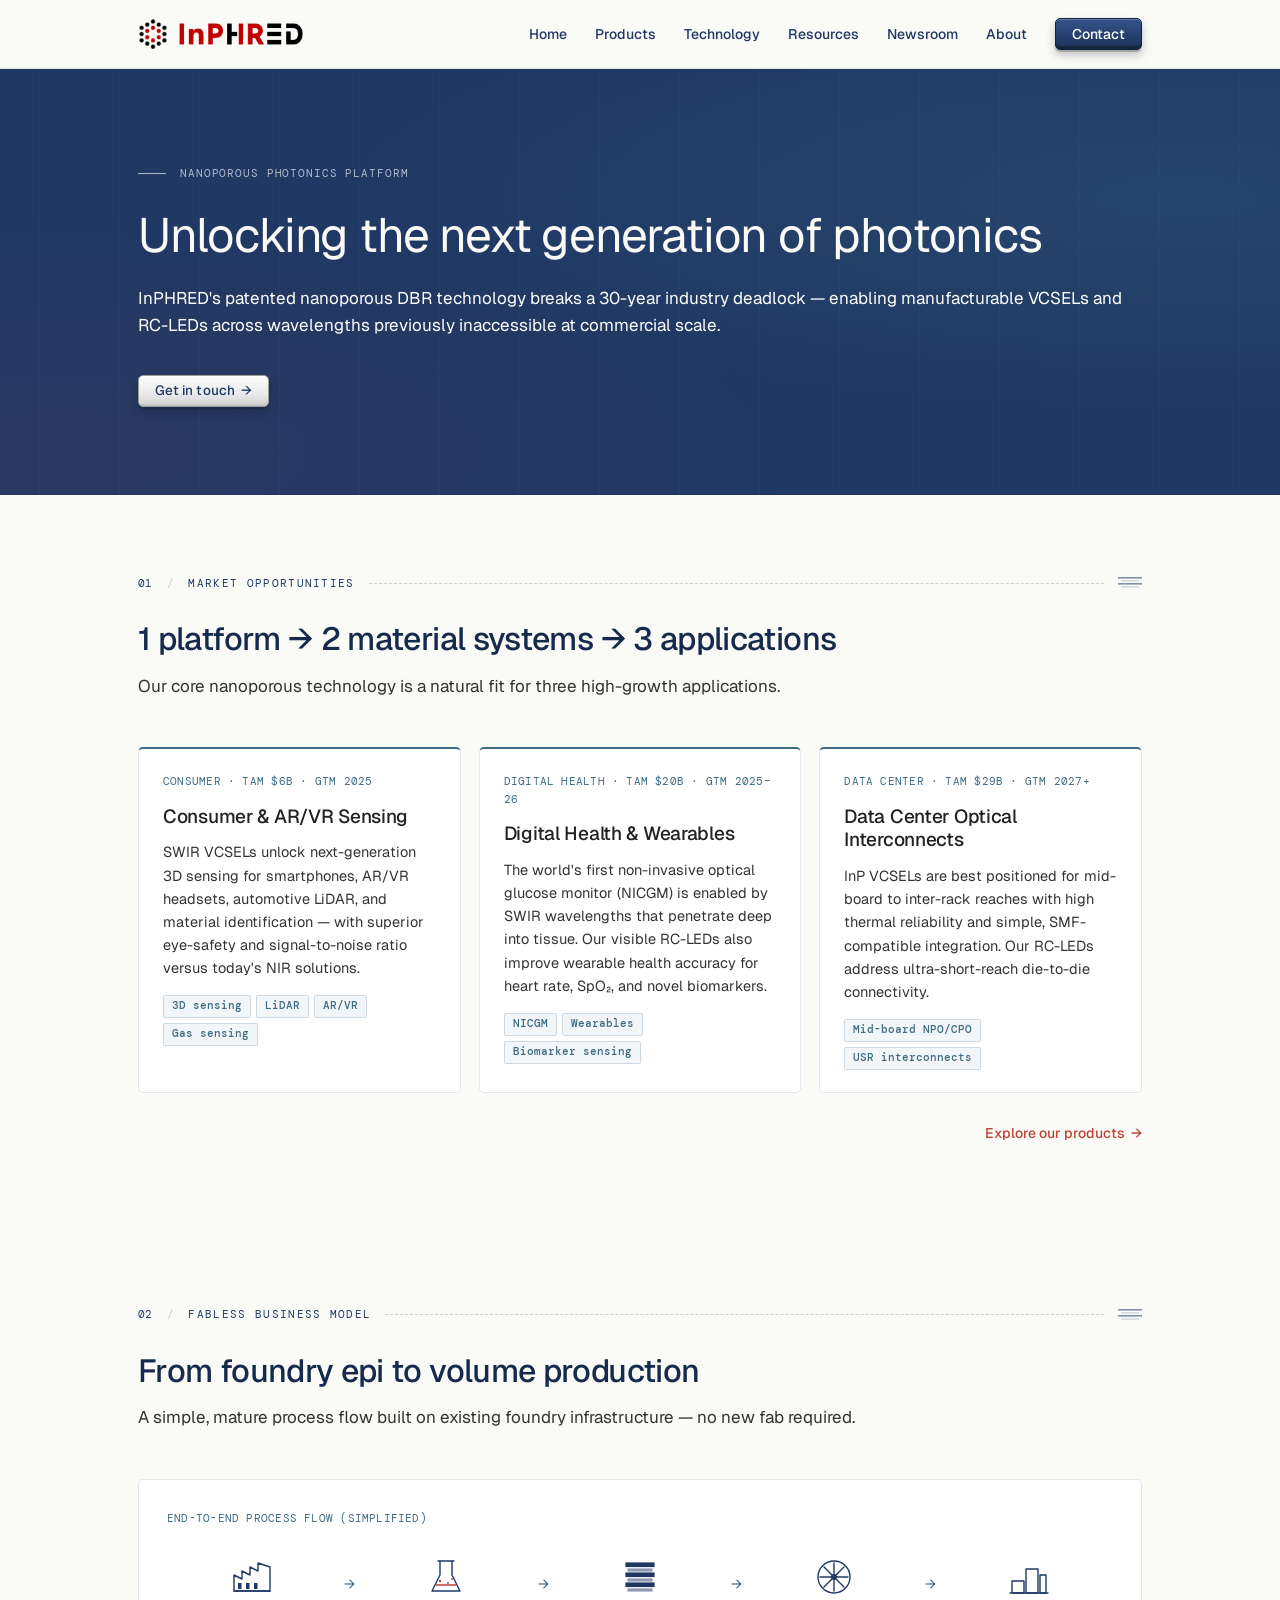
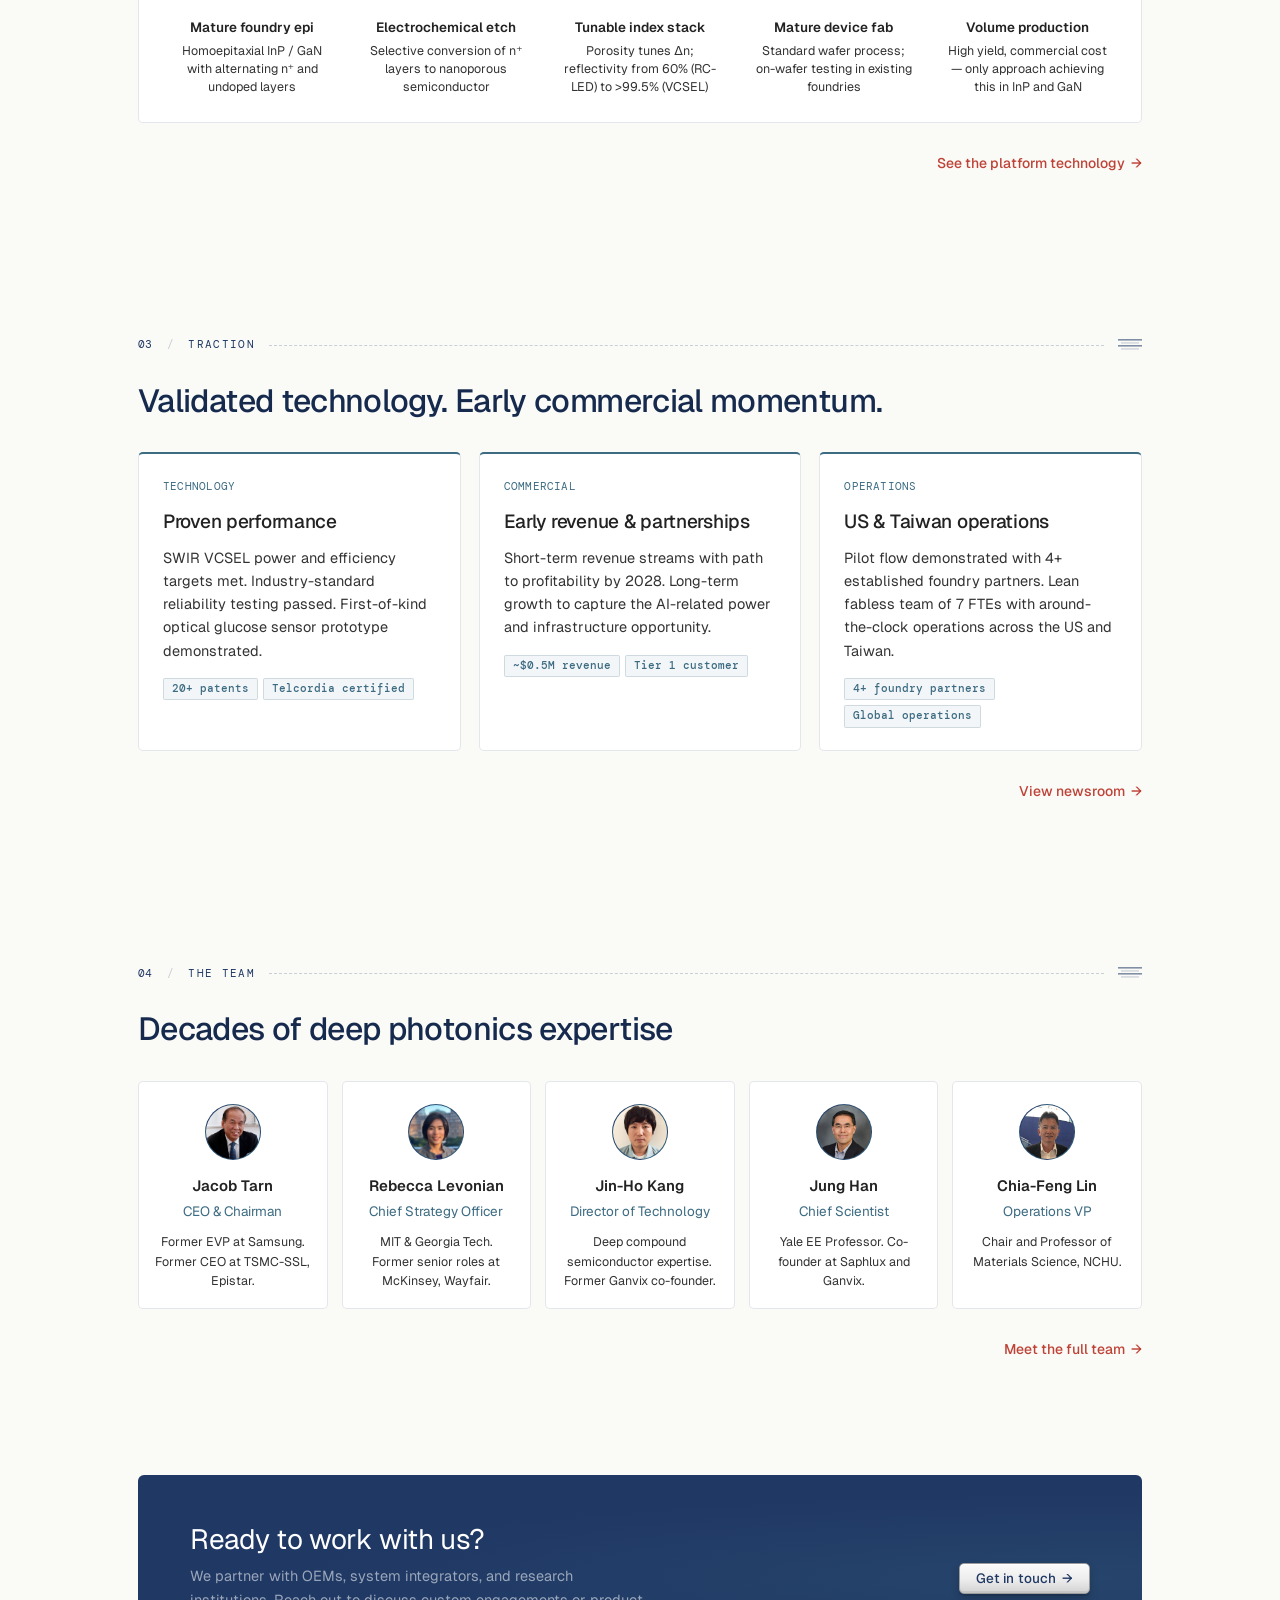
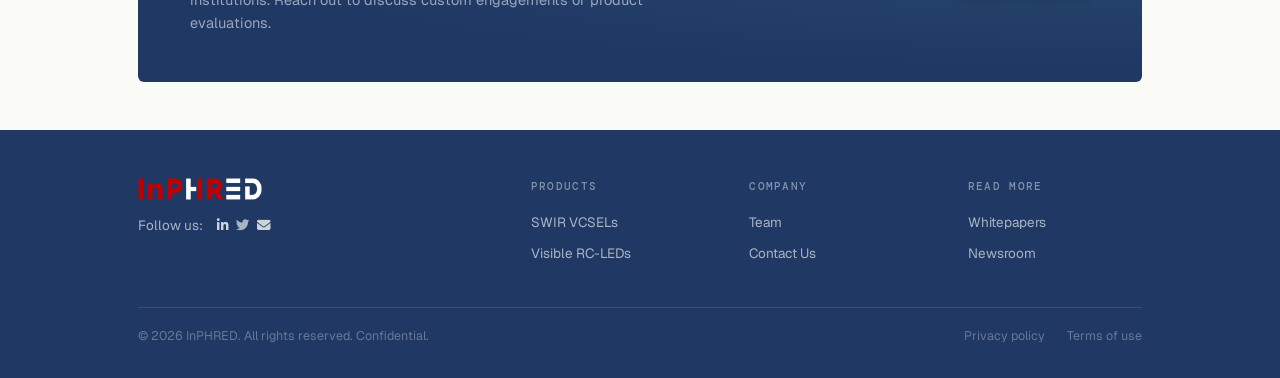
==== commit ca100f42: "Update index.html" ====
--- a/index.html
+++ b/index.html
@@ -89,8 +89,8 @@
 <nav class="nav-bar">
   <div class="nav">
     <a href="index.html" class="nav-logo">
-      <svg class="nav-mark"><use href="#ic-logo"/></svg>
-      <span class="nav-wordmark">In<span class="ph">PH</span>R<span class="e">E</span>D</span>
+		<img src="logo.png" alt="InPHRED logo" class="nav-logo-img" style="height:30px; width:auto;"></img>
+		<img src="nameplate.png" alt="InPHRED" style="height:22px; width:auto;"></img>
     </a>
     <div class="nav-links" id="nav-links">
       <a href="index.html">Home</a>
@@ -356,8 +356,7 @@
     <div class="footer-grid">
       <div>
         <div class="footer-brand-mark">
-          <svg><use href="#ic-logo-light"/></svg>
-          <span class="word">In<span class="ph">PH</span>R<span class="e">E</span>D</span>
+          <h3><img src="nameplate_light.png" alt="InPHRED" style="height:22px; width:auto; "></img></h3>
         </div>
         <p class="footer-tagline">
           Follow us:&ensp;
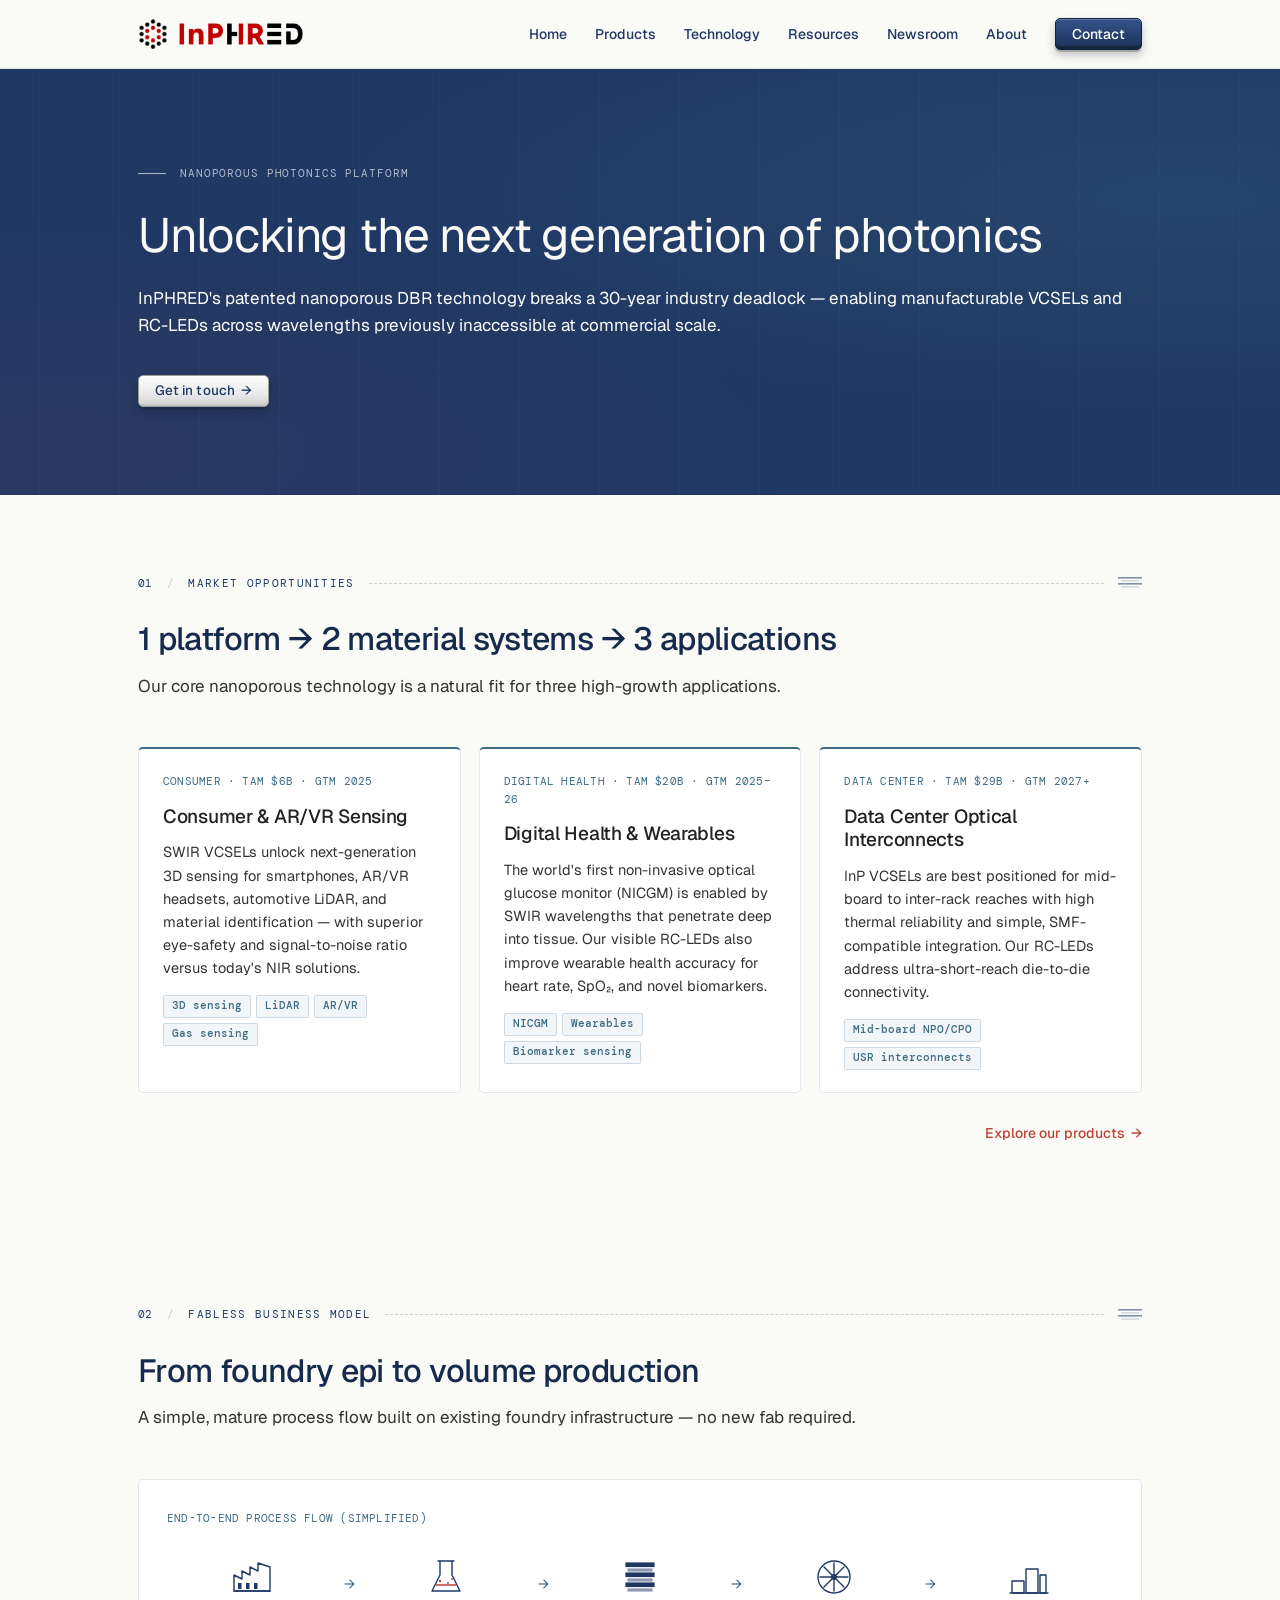
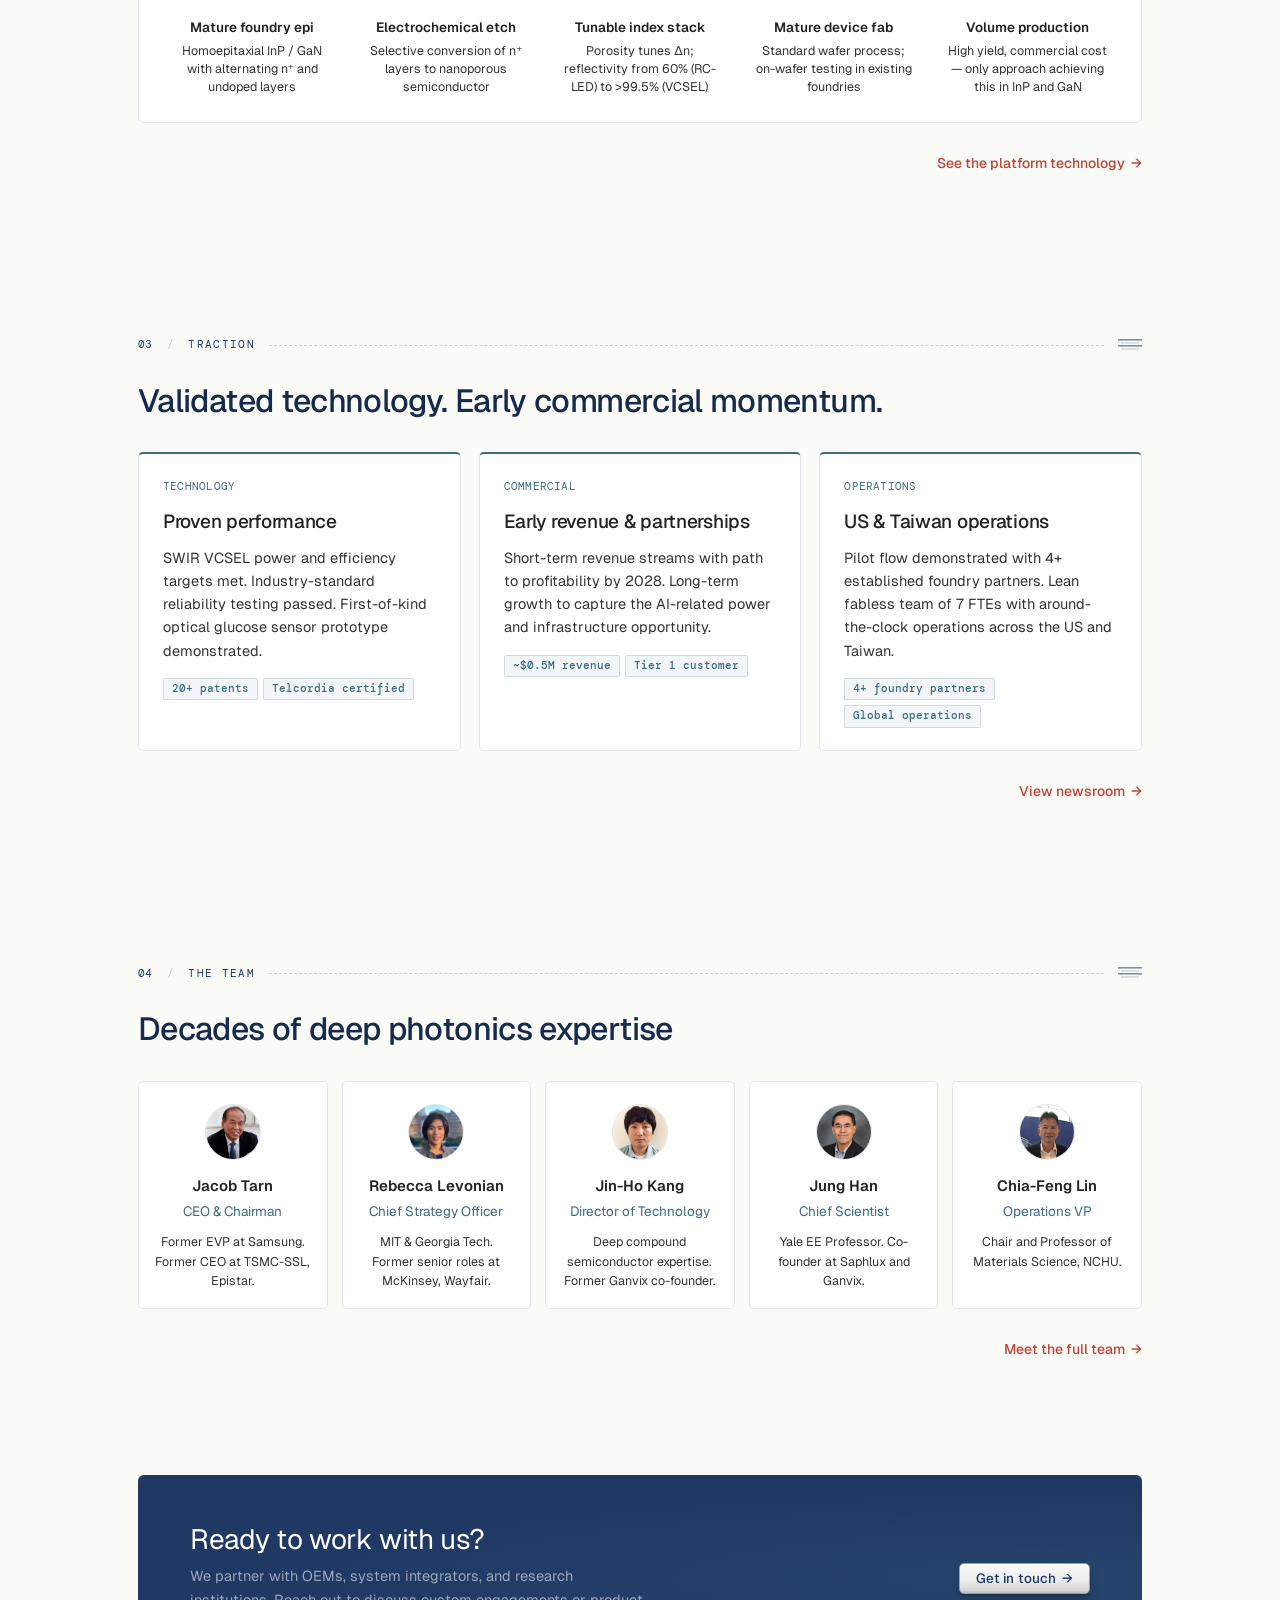
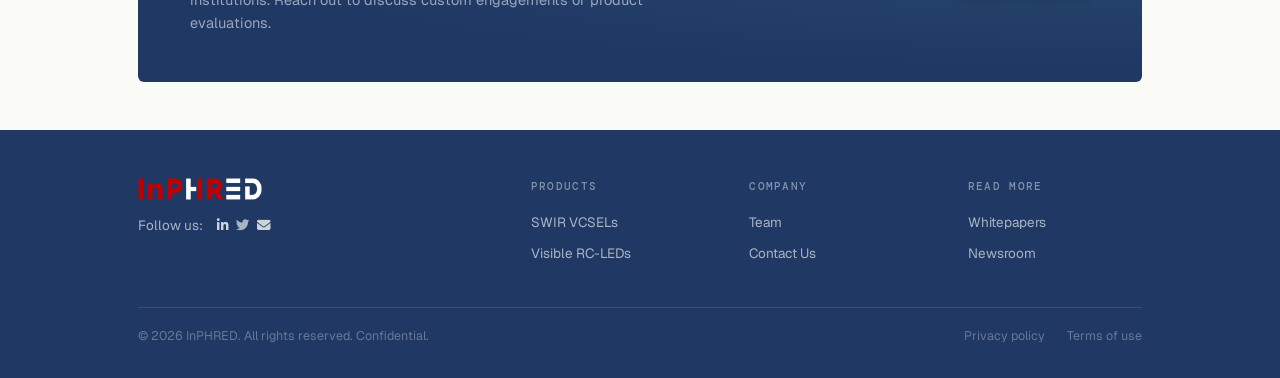
==== commit 33399cd1: "added hamburger menu back to mobile" ====
--- a/index.html
+++ b/index.html
@@ -101,6 +101,11 @@
       <a href="about.html">About</a>
       <a href="contact.html" class="nav-cta">Contact</a>
     </div>
+    <button class="nav-hamburger" id="nav-hamburger" aria-label="Open menu" aria-expanded="false">
+      <span></span>
+      <span></span>
+      <span></span>
+    </button>
   </div>
 </nav>
 
@@ -391,5 +396,38 @@
   </div>
 </footer>
 
+<script>
+  // Mobile nav toggle
+  (function() {
+    const hamburger = document.getElementById('nav-hamburger');
+    const navLinks  = document.getElementById('nav-links');
+    if (!hamburger || !navLinks) return;
+
+    hamburger.addEventListener('click', (e) => {
+      e.stopPropagation();
+      const open = hamburger.classList.toggle('open');
+      navLinks.classList.toggle('open');
+      hamburger.setAttribute('aria-expanded', open ? 'true' : 'false');
+    });
+
+    // Close menu when a link is tapped
+    navLinks.querySelectorAll('a').forEach(link => {
+      link.addEventListener('click', () => {
+        hamburger.classList.remove('open');
+        navLinks.classList.remove('open');
+        hamburger.setAttribute('aria-expanded', 'false');
+      });
+    });
+
+    // Close menu when tapping outside
+    document.addEventListener('click', (e) => {
+      if (!hamburger.contains(e.target) && !navLinks.contains(e.target)) {
+        hamburger.classList.remove('open');
+        navLinks.classList.remove('open');
+        hamburger.setAttribute('aria-expanded', 'false');
+      }
+    });
+  })();
+</script>
 </body>
 </html>
--- a/style.css
+++ b/style.css
@@ -145,8 +145,13 @@
 .nav-hamburger span {
   display: block; width: 100%; height: 2px;
   background: var(--navy); border-radius: 1px;
-  transition: transform 0.2s, opacity 0.2s;
-}
+  transition: transform 0.22s ease, opacity 0.22s ease;
+  transform-origin: center;
+}
+/* When open, animate the three bars into an X */
+.nav-hamburger.open span:nth-child(1) { transform: translateY(7px) rotate(45deg); }
+.nav-hamburger.open span:nth-child(2) { opacity: 0; }
+.nav-hamburger.open span:nth-child(3) { transform: translateY(-7px) rotate(-45deg); }
 
 /* ─── Buttons ─────────────────────────────────────────────────── */
 /* Primary 3D action button — light gradient with depth */
@@ -527,9 +532,9 @@
   margin: 0 auto 14px;
   display: flex; align-items: center; justify-content: center;
   font-family: var(--font-mono);
-  font-size: 13px; font-weight: 500; color: var(--white);
-  background: linear-gradient(135deg, var(--navy) 0%, var(--blue) 100%);
-  object-fit: cover;
+  font-size: 13px; font-weight: 500; color: var(--navy);
+  background: linear-gradient(135deg, var(--white) 0%, var(--bg) 100%);
+  object-fit: cover; border: 1px solid var(--border); 
 }
 img.team-avatar { padding: 0; border: 1px solid var(--border); }
 .team-name {
@@ -1107,7 +1112,35 @@
 }
 @media (max-width: 640px) {
   :root { --side-pad: 20px; }
-  .nav-links > a:not(.nav-cta) { display: none; }
+
+  /* Show hamburger; nav-links collapses into a dropdown panel below the bar */
+  .nav-hamburger { display: flex; }
+
+  .nav-links {
+    display: none;
+    position: absolute;
+    top: 68px; left: 0; right: 0;
+    flex-direction: column;
+    align-items: stretch;
+    gap: 0;
+    background: rgba(250,250,247,0.98);
+    backdrop-filter: blur(14px);
+    -webkit-backdrop-filter: blur(14px);
+    border-bottom: 1px solid var(--border);
+    padding: 8px 20px 14px;
+    box-shadow: 0 8px 18px rgba(31,56,100,0.08);
+  }
+  .nav-links.open { display: flex; }
+  .nav-links > a {
+    padding: 14px 0;
+    border-bottom: 1px solid var(--border);
+  }
+  .nav-links > a:last-child {
+    border-bottom: none;
+    margin-top: 8px;
+    align-self: flex-start;  /* contact button keeps natural width */
+  }
+
   .hero h1 { font-size: 28px; }
   .hero p { font-size: 15px; }
   .grid-2, .grid-3, .grid-4, .grid-5 { grid-template-columns: 1fr; }
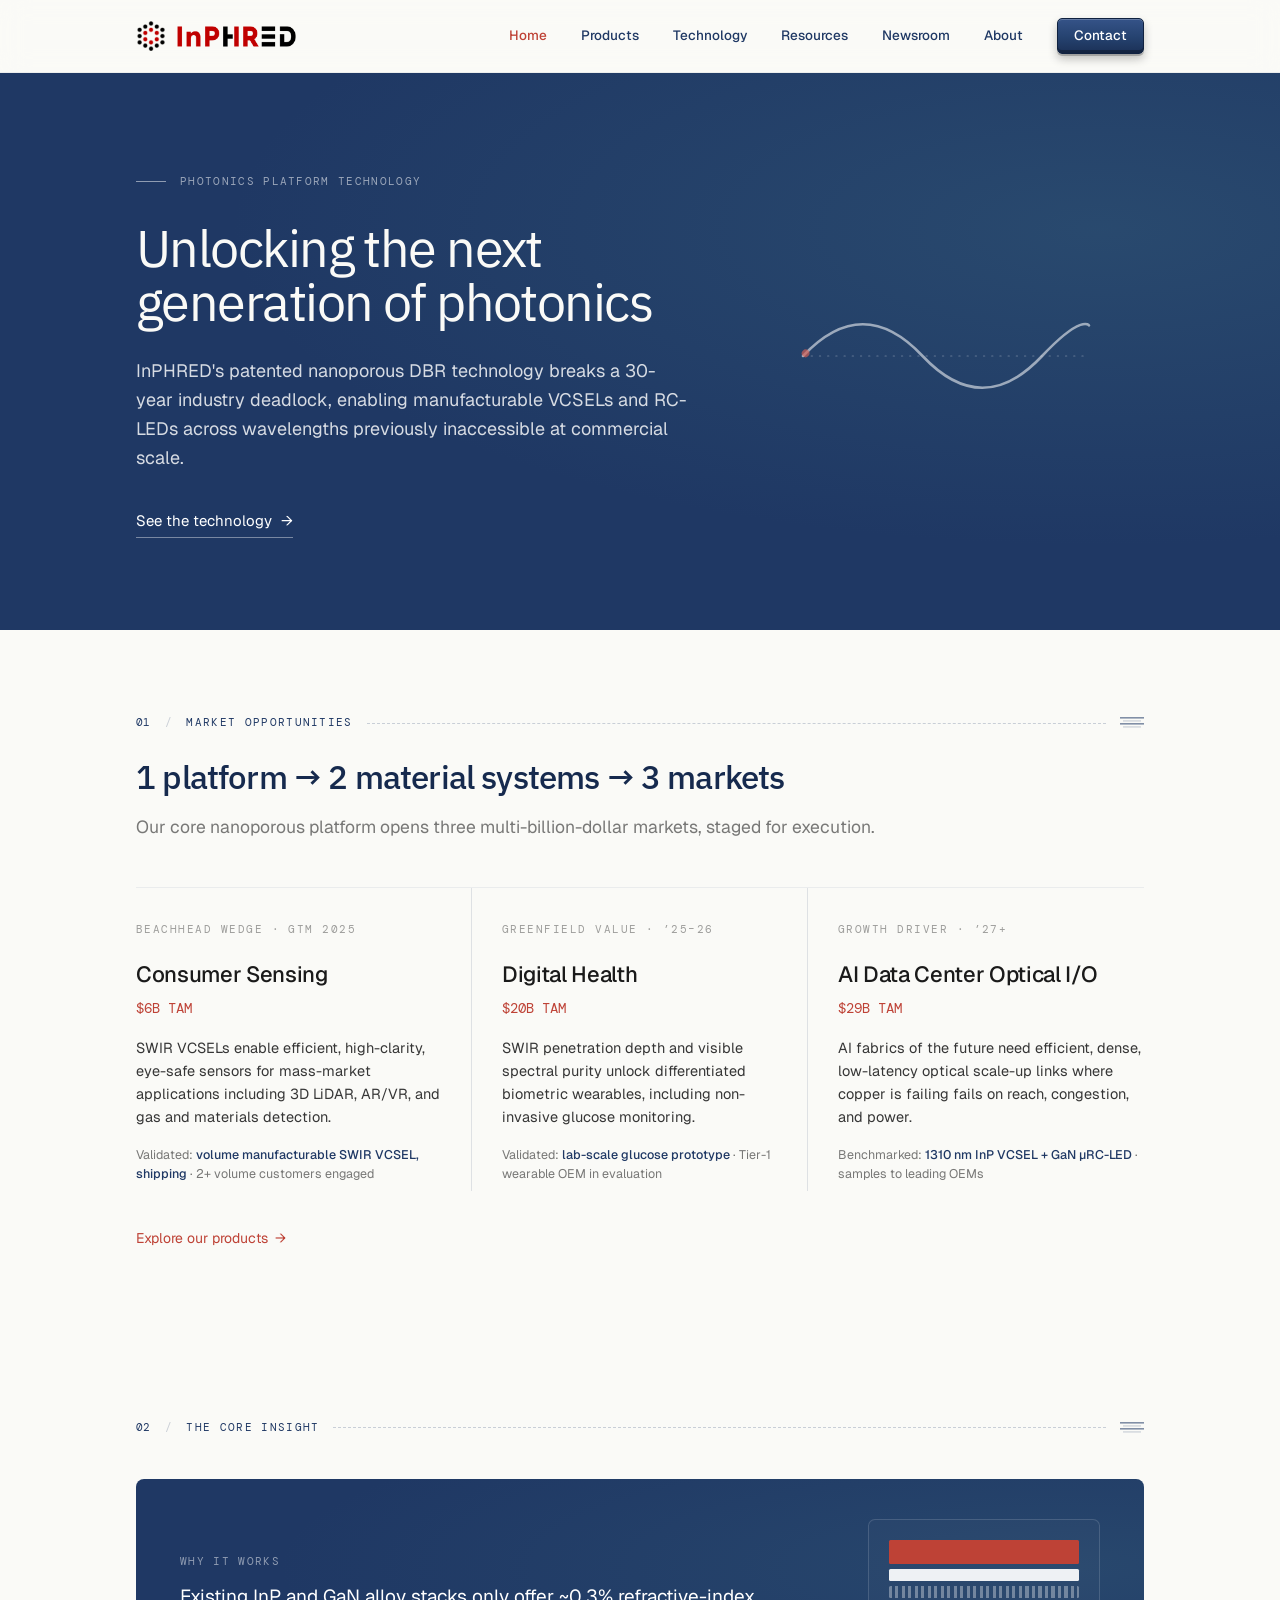
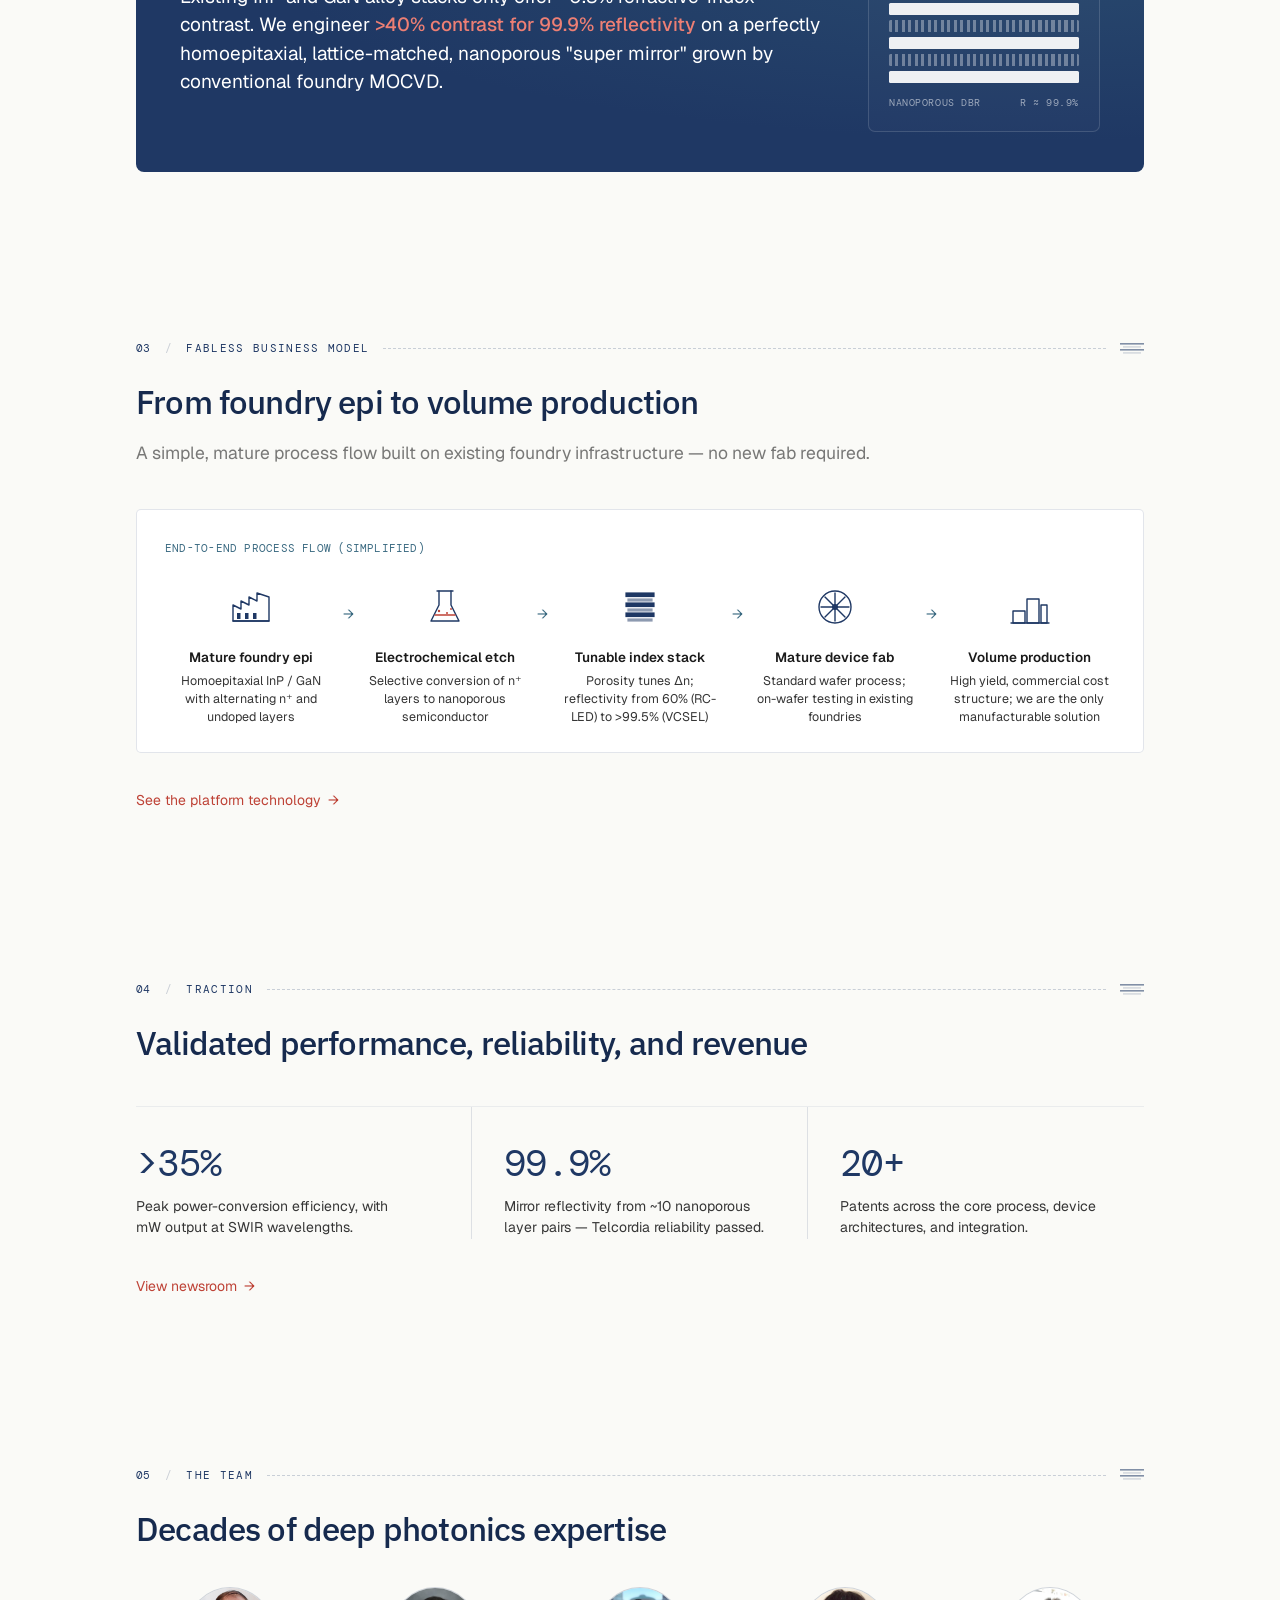
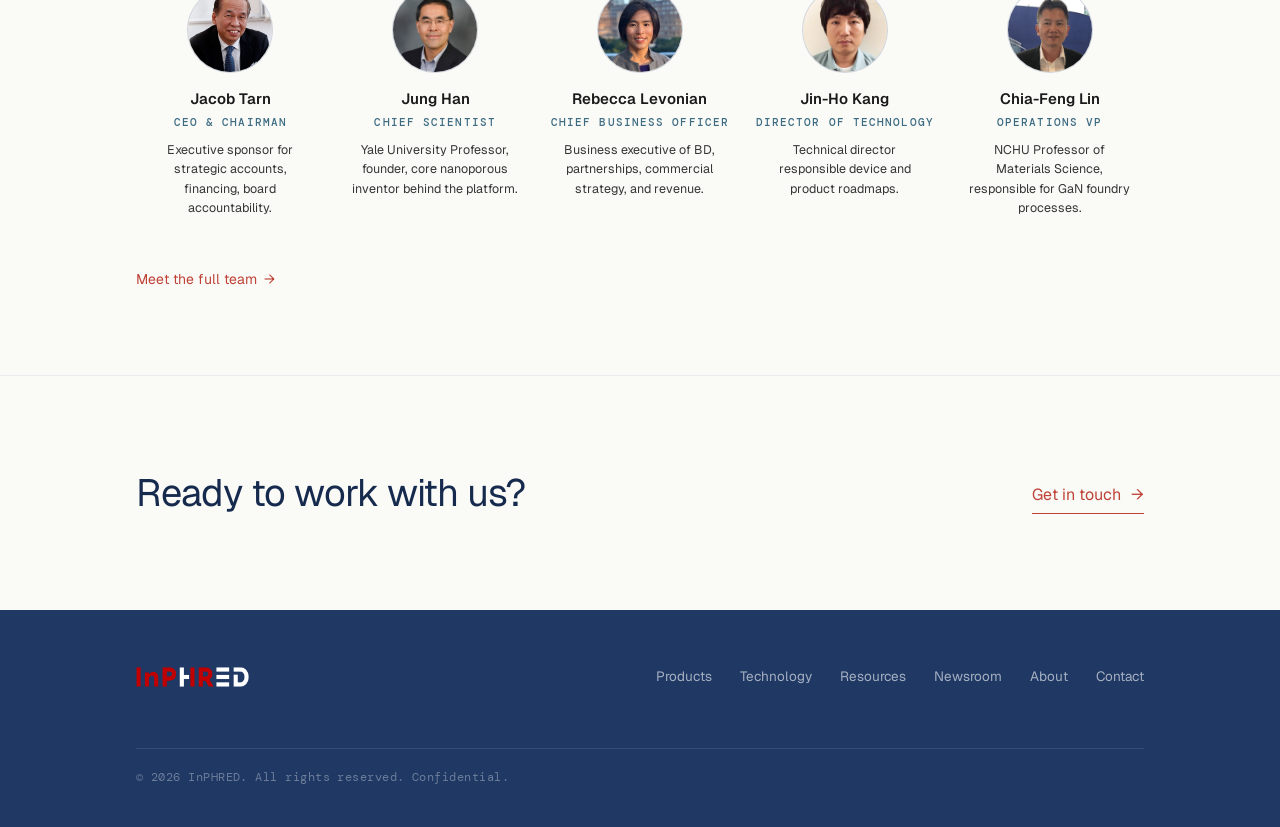
==== commit 078cf7a2: "Updated design" ====
--- a/index.html
+++ b/index.html
@@ -6,194 +6,126 @@
 <title>InPHRED — Next-Generation Photonics</title>
 <link rel="icon" type="image/png" href="logo.png">
 <link rel="apple-touch-icon" href="logo.png">
-<link rel="stylesheet" href="https://cdnjs.cloudflare.com/ajax/libs/font-awesome/6.3.0/css/all.min.css">
 <link rel="stylesheet" href="style.css">
 </head>
-<body>
-
-<!-- ─── Reusable SVG icon defs ───────────────── -->
-<svg width="0" height="0" style="position:absolute" aria-hidden="true">
-  <defs>
-    <symbol id="ic-logo" viewBox="0 0 26 26">
-      <rect x="3" y="6"  width="20" height="2.4" rx="0.4" fill="#1F3864"/>
-      <rect x="6" y="9.6" width="14" height="1.4" rx="0.3" fill="#1F3864" opacity="0.55"/>
-      <rect x="3" y="12" width="20" height="2.4" rx="0.4" fill="#1F3864"/>
-      <rect x="6" y="15.6" width="14" height="1.4" rx="0.3" fill="#1F3864" opacity="0.55"/>
-      <rect x="3" y="18" width="20" height="2.4" rx="0.4" fill="#BE4236"/>
-    </symbol>
-    <symbol id="ic-logo-light" viewBox="0 0 26 26">
-      <rect x="3" y="6"  width="20" height="2.4" rx="0.4" fill="#ffffff" opacity="0.95"/>
-      <rect x="6" y="9.6" width="14" height="1.4" rx="0.3" fill="#ffffff" opacity="0.5"/>
-      <rect x="3" y="12" width="20" height="2.4" rx="0.4" fill="#ffffff" opacity="0.95"/>
-      <rect x="6" y="15.6" width="14" height="1.4" rx="0.3" fill="#ffffff" opacity="0.5"/>
-      <rect x="3" y="18" width="20" height="2.4" rx="0.4" fill="#d65f53"/>
-    </symbol>
-    <symbol id="ic-stack" viewBox="0 0 24 14">
-      <rect x="0" y="1" width="24" height="1.6" fill="#1F3864"/>
-      <rect x="3" y="4.5" width="18" height="0.9" fill="#1F3864" opacity="0.55"/>
-      <rect x="0" y="7" width="24" height="1.6" fill="#1F3864"/>
-      <rect x="3" y="10.5" width="18" height="0.9" fill="#1F3864" opacity="0.55"/>
-    </symbol>
-    <symbol id="ic-foundry" viewBox="0 0 56 56">
-      <g fill="none" stroke="#1F3864" stroke-width="1.4" stroke-linejoin="round" stroke-linecap="round">
-        <path d="M10 42 V26 L18 30 V22 L26 26 V18 L34 22 V14 L46 18 V42 Z"/>
-        <line x1="10" y1="42" x2="46" y2="42"/>
-        <rect x="14" y="34" width="3.5" height="6" fill="#1F3864" stroke="none"/>
-        <rect x="22" y="34" width="3.5" height="6" fill="#1F3864" stroke="none"/>
-        <rect x="30" y="34" width="3.5" height="6" fill="#1F3864" stroke="none"/>
-      </g>
-    </symbol>
-    <symbol id="ic-etch" viewBox="0 0 56 56">
-      <g fill="none" stroke="#1F3864" stroke-width="1.4" stroke-linecap="round" stroke-linejoin="round">
-        <path d="M22 12 V26 L14 42 H42 L34 26 V12"/>
-        <line x1="20" y1="12" x2="36" y2="12"/>
-        <path d="M18 36 H38" stroke="#BE4236"/>
-        <circle cx="22" cy="32" r="1.2" fill="#BE4236" stroke="none"/>
-        <circle cx="30" cy="34" r="1" fill="#BE4236" stroke="none"/>
-        <circle cx="34" cy="30" r="0.9" fill="#BE4236" stroke="none"/>
-      </g>
-    </symbol>
-    <symbol id="ic-stack-tall" viewBox="0 0 56 56">
-      <g stroke="#1F3864" stroke-width="1.2">
-        <rect x="14" y="14" width="28" height="3.5" fill="#1F3864"/>
-        <rect x="16" y="20" width="24" height="2" fill="#1F3864" opacity="0.5"/>
-        <rect x="14" y="24" width="28" height="3.5" fill="#1F3864"/>
-        <rect x="16" y="30" width="24" height="2" fill="#1F3864" opacity="0.5"/>
-        <rect x="14" y="34" width="28" height="3.5" fill="#1F3864"/>
-        <rect x="16" y="40" width="24" height="2" fill="#1F3864" opacity="0.5"/>
-      </g>
-    </symbol>
-    <symbol id="ic-wafer" viewBox="0 0 56 56">
-      <g fill="none" stroke="#1F3864" stroke-width="1.4" stroke-linecap="round">
-        <circle cx="28" cy="28" r="16"/>
-        <line x1="14" y1="28" x2="42" y2="28"/>
-        <line x1="28" y1="14" x2="28" y2="42"/>
-        <line x1="18" y1="18" x2="38" y2="38"/>
-        <line x1="38" y1="18" x2="18" y2="38"/>
-        <circle cx="28" cy="28" r="3" fill="#1F3864" stroke="none"/>
-      </g>
-    </symbol>
-    <symbol id="ic-volume" viewBox="0 0 56 56">
-      <g fill="none" stroke="#1F3864" stroke-width="1.4" stroke-linejoin="round" stroke-linecap="round">
-        <rect x="12" y="32" width="12" height="12"/>
-        <rect x="26" y="20" width="12" height="24"/>
-        <rect x="40" y="26" width="6"  height="18"/>
-        <line x1="10" y1="44" x2="48" y2="44"/>
-      </g>
-    </symbol>
-  </defs>
-</svg>
-
-
-<!-- ─── Nav ─────────────────────────────────── -->
-<nav class="nav-bar">
-  <div class="nav">
-    <a href="index.html" class="nav-logo">
-		<img src="logo.png" alt="InPHRED logo" class="nav-logo-img" style="height:30px; width:auto;"></img>
-		<img src="nameplate.png" alt="InPHRED" style="height:22px; width:auto;"></img>
-    </a>
+<body class="theme-warm">
+
+<!-- icon sprite -->
+<svg width="0" height="0" style="position:absolute" aria-hidden="true"><defs>
+  <symbol id="ic-stack" viewBox="0 0 24 14">
+    <rect x="0" y="1" width="24" height="1.6" fill="#1F3864"></rect><rect x="3" y="4.5" width="18" height="0.9" fill="#1F3864" opacity="0.55"></rect>
+    <rect x="0" y="7" width="24" height="1.6" fill="#1F3864"></rect><rect x="3" y="10.5" width="18" height="0.9" fill="#1F3864" opacity="0.55"></rect>
+  </symbol>
+  <symbol id="ic-foundry" viewBox="0 0 56 56"><g fill="none" stroke="#1F3864" stroke-width="1.4" stroke-linejoin="round" stroke-linecap="round">
+    <path d="M10 42 V26 L18 30 V22 L26 26 V18 L34 22 V14 L46 18 V42 Z"></path><line x1="10" y1="42" x2="46" y2="42"></line>
+    <rect x="14" y="34" width="3.5" height="6" fill="#1F3864" stroke="none"></rect><rect x="22" y="34" width="3.5" height="6" fill="#1F3864" stroke="none"></rect><rect x="30" y="34" width="3.5" height="6" fill="#1F3864" stroke="none"></rect></g></symbol>
+  <symbol id="ic-etch" viewBox="0 0 56 56"><g fill="none" stroke="#1F3864" stroke-width="1.4" stroke-linecap="round" stroke-linejoin="round">
+    <path d="M22 12 V26 L14 42 H42 L34 26 V12"></path><line x1="20" y1="12" x2="36" y2="12"></line><path d="M18 36 H38" stroke="#BE4236"></path>
+    <circle cx="22" cy="32" r="1.2" fill="#BE4236" stroke="none"></circle><circle cx="30" cy="34" r="1" fill="#BE4236" stroke="none"></circle><circle cx="34" cy="30" r="0.9" fill="#BE4236" stroke="none"></circle></g></symbol>
+  <symbol id="ic-stack-tall" viewBox="0 0 56 56"><g stroke="#1F3864" stroke-width="1.2">
+    <rect x="14" y="14" width="28" height="3.5" fill="#1F3864"></rect><rect x="16" y="20" width="24" height="2" fill="#1F3864" opacity="0.5"></rect>
+    <rect x="14" y="24" width="28" height="3.5" fill="#1F3864"></rect><rect x="16" y="30" width="24" height="2" fill="#1F3864" opacity="0.5"></rect>
+    <rect x="14" y="34" width="28" height="3.5" fill="#1F3864"></rect><rect x="16" y="40" width="24" height="2" fill="#1F3864" opacity="0.5"></rect></g></symbol>
+  <symbol id="ic-wafer" viewBox="0 0 56 56"><g fill="none" stroke="#1F3864" stroke-width="1.4" stroke-linecap="round">
+    <circle cx="28" cy="28" r="16"></circle><line x1="14" y1="28" x2="42" y2="28"></line><line x1="28" y1="14" x2="28" y2="42"></line>
+    <line x1="18" y1="18" x2="38" y2="38"></line><line x1="38" y1="18" x2="18" y2="38"></line><circle cx="28" cy="28" r="3" fill="#1F3864" stroke="none"></circle></g></symbol>
+  <symbol id="ic-volume" viewBox="0 0 56 56"><g fill="none" stroke="#1F3864" stroke-width="1.4" stroke-linejoin="round" stroke-linecap="round">
+    <rect x="12" y="32" width="12" height="12"></rect><rect x="26" y="20" width="12" height="24"></rect><rect x="40" y="26" width="6" height="18"></rect><line x1="10" y1="44" x2="48" y2="44"></line></g></symbol>
+</defs></svg>
+
+<!-- ── Nav ── -->
+<nav class="nav">
+  <div class="nav-in">
+    <a class="nav-logo" href="index.html"><img src="logo.png" alt="" style="height:30px"><img src="nameplate.png" alt="InPHRED" style="height:21px"></a>
     <div class="nav-links" id="nav-links">
-      <a href="index.html">Home</a>
+      <a href="index.html" class="active">Home</a>
       <a href="products.html">Products</a>
       <a href="technology.html">Technology</a>
       <a href="resources.html">Resources</a>
       <a href="newsroom.html">Newsroom</a>
       <a href="about.html">About</a>
-      <a href="contact.html" class="nav-cta">Contact</a>
-    </div>
-    <button class="nav-hamburger" id="nav-hamburger" aria-label="Open menu" aria-expanded="false">
-      <span></span>
-      <span></span>
-      <span></span>
-    </button>
+	  <a class="btn-cta-blue" href="contact.html">Contact</a>
+      
+    </div>
+    <button class="nav-hamburger" id="nav-hamburger" aria-label="Open menu" aria-expanded="false"><span></span><span></span><span></span></button>
   </div>
 </nav>
 
-
-<!-- ─── Hero ────────────────────────────────── -->
-<section class="hero-wrap">
-  <div class="hero">
-    <div class="hero-eyebrow">
-      <span class="dash"></span>
-      <span class="label">Nanoporous Photonics Platform</span>
-    </div>
-    <h1>Unlocking the next generation of photonics</h1>
-    <p>InPHRED's patented nanoporous DBR technology breaks a 30-year industry deadlock — enabling manufacturable VCSELs and RC-LEDs across wavelengths previously inaccessible at commercial scale.</p>
-    <div class="hero-actions">
-      <a href="contact.html" class="btn-3d">Get in touch <span class="arrow">→</span></a>
-    </div>
-  </div>
-</section>
-
-
-<!-- ─── 01 · Market Opportunities ───────────── -->
-<section class="section">
-  <div class="section-inner">
-    <div class="section-marker">
-      <span class="num">01</span>
-      <span class="slash">/</span>
-      <span class="label">Market Opportunities</span>
-      <div class="rule"></div>
-      <svg class="stack" width="24" height="14"><use href="#ic-stack"/></svg>
-    </div>
-
-    <h2>1 platform → 2 material systems → 3 applications</h2>
-    <p class="section-lead">Our core nanoporous technology is a natural fit for three high-growth applications.</p>
-
-    <div class="grid-3">
-      <div class="card feature-card">
-        <div class="card-eyebrow">CONSUMER · TAM $6B · GTM 2025</div>
-        <h3>Consumer &amp; AR/VR Sensing</h3>
-        <p>SWIR VCSELs unlock next-generation 3D sensing for smartphones, AR/VR headsets, automotive LiDAR, and material identification — with superior eye-safety and signal-to-noise ratio versus today's NIR solutions.</p>
-        <div class="tags">
-          <span class="tag">3D sensing</span>
-          <span class="tag">LiDAR</span>
-          <span class="tag">AR/VR</span>
-          <span class="tag">Gas sensing</span>
-        </div>
-      </div>
-      <div class="card feature-card">
-        <div class="card-eyebrow">DIGITAL HEALTH · TAM $20B · GTM 2025–26</div>
-        <h3>Digital Health &amp; Wearables</h3>
-        <p>The world's first non-invasive optical glucose monitor (NICGM) is enabled by SWIR wavelengths that penetrate deep into tissue. Our visible RC-LEDs also improve wearable health accuracy for heart rate, SpO₂, and novel biomarkers.</p>
-        <div class="tags">
-          <span class="tag">NICGM</span>
-          <span class="tag">Wearables</span>
-          <span class="tag">Biomarker sensing</span>
-        </div>
-      </div>
-      <div class="card feature-card">
-        <div class="card-eyebrow">DATA CENTER · TAM $29B · GTM 2027+</div>
-        <h3>Data Center Optical Interconnects</h3>
-        <p>InP VCSELs are best positioned for mid-board to inter-rack reaches with high thermal reliability and simple, SMF-compatible integration. Our RC-LEDs address ultra-short-reach die-to-die connectivity.</p>
-        <div class="tags">
-          <span class="tag">Mid-board NPO/CPO</span>
-          <span class="tag">USR interconnects</span>
-        </div>
-      </div>
-    </div>
-
-    <div class="section-cta">
-      <a href="products.html" class="cta-link">Explore our products <span class="arrow">→</span></a>
-    </div>
-  </div>
-</section>
-
-
-<!-- ─── 02 · Process / Fabless Model ────────── -->
-<section class="section">
-  <div class="section-inner">
-    <div class="section-marker">
-      <span class="num">02</span>
-      <span class="slash">/</span>
-      <span class="label">Fabless Business Model</span>
-      <div class="rule"></div>
-      <svg class="stack" width="24" height="14"><use href="#ic-stack"/></svg>
-    </div>
-
+<!-- ── Hero ── -->
+<header class="hero">
+  <div class="hero-in">
+    <div class="hero-copy">
+      <div class="eyebrow"><span class="dash"></span>Photonics platform technology</div>
+      <h1>Unlocking the next generation of photonics</h1>
+      <p>InPHRED's patented nanoporous DBR technology breaks a 30-year industry deadlock, enabling manufacturable VCSELs and RC-LEDs across wavelengths previously inaccessible at commercial scale.</p>
+      <a class="hero-cta" href="technology.html">See the technology <span class="ar">→</span></a>
+    </div>
+    <div class="hero-art" aria-hidden="true"><img src="assets/vector_waveform-light.svg" alt=""></div>
+  </div>
+</header>
+
+<!-- ── 01 · Market Opportunities ── -->
+<section class="blk">
+  <div class="wrap">
+    <div class="marker"><span class="num">01</span><span class="slash">/</span><span class="label">Market Opportunities</span><div class="rule"></div><svg class="stack"><use href="#ic-stack"/></svg></div>
+    <h2>1 platform → 2 material systems → 3 markets</h2>
+    <p class="standfirst">Our core nanoporous platform opens three multi-billion-dollar markets, staged for execution.</p>
+    <div class="cols">
+      <div class="cols-row">
+        <div class="col-item">
+          <div class="stage">Beachhead Wedge · GTM 2025</div>
+          <div class="name">Consumer Sensing</div>
+          <div class="tam">$6B TAM</div>
+          <p>SWIR VCSELs enable efficient, high-clarity, eye-safe sensors for mass-market applications including 3D LiDAR, AR/VR, and gas and materials detection.</p>
+          <div class="proof">Validated: <b>volume manufacturable SWIR VCSEL, shipping</b> · 2+ volume customers engaged</div>
+        </div>
+        <div class="col-item">
+          <div class="stage">Greenfield Value · ’25–26</div>
+          <div class="name">Digital Health</div>
+          <div class="tam">$20B TAM</div>
+          <p>SWIR penetration depth and visible spectral purity unlock differentiated biometric wearables, including non-invasive glucose monitoring.</p>
+          <div class="proof">Validated: <b>lab-scale glucose prototype</b> · Tier-1 wearable OEM in evaluation</div>
+        </div>
+        <div class="col-item">
+          <div class="stage">Growth Driver · ’27+</div>
+          <div class="name">AI Data Center Optical I/O</div>
+          <div class="tam">$29B TAM</div>
+          <p>AI fabrics of the future need efficient, dense, low-latency optical scale-up links where copper is failing fails on reach, congestion, and power.</p>
+          <div class="proof">Benchmarked: <b>1310 nm InP VCSEL + GaN µRC-LED</b> · samples to leading OEMs</div>
+        </div>
+      </div>
+    </div>
+    <div class="section-cta"><a class="cta-link" href="products.html">Explore our products <span class="arrow">→</span></a></div>
+  </div>
+</section>
+
+<!-- ── 02 · The Core Insight ── -->
+<section class="blk">
+  <div class="wrap">
+    <div class="marker"><span class="num">02</span><span class="slash">/</span><span class="label">The Core Insight</span><div class="rule"></div><svg class="stack"><use href="#ic-stack"/></svg></div>
+    <div class="insight">
+      <div>
+        <div class="lab">Why it works</div>
+        <div class="body">Existing InP and GaN alloy stacks only offer ~0.3% refractive-index contrast. We engineer <em>&gt;40% contrast for 99.9% reflectivity</em> on a perfectly homoepitaxial, lattice-matched, nanoporous "super mirror" grown by conventional foundry MOCVD.</div>
+      </div>
+      <div class="dbr">
+        <div class="cap"></div>
+        <div class="layer dense"></div><div class="layer porous"></div>
+        <div class="layer dense"></div><div class="layer porous"></div>
+        <div class="layer dense"></div><div class="layer porous"></div>
+        <div class="layer dense"></div>
+        <div class="lbl"><span>NANOPOROUS DBR</span><span>R ≈ 99.9%</span></div>
+      </div>
+    </div>
+  </div>
+</section>
+
+<!-- ── 03 · Fabless Process ── -->
+<section class="blk">
+  <div class="wrap">
+    <div class="marker"><span class="num">03</span><span class="slash">/</span><span class="label">Fabless Business Model</span><div class="rule"></div><svg class="stack"><use href="#ic-stack"/></svg></div>
     <h2>From foundry epi to volume production</h2>
-    <p class="section-lead">A simple, mature process flow built on existing foundry infrastructure — no new fab required.</p>
-
+    <p class="standfirst">A simple, mature process flow built on existing foundry infrastructure — no new fab required.</p>
     <div class="process-strip">
       <div class="process-meta">END-TO-END PROCESS FLOW (SIMPLIFIED)</div>
       <div class="process-steps">
@@ -224,210 +156,86 @@
         <div class="process-step">
           <div class="process-icon"><svg><use href="#ic-volume"/></svg></div>
           <div class="process-step-name">Volume production</div>
-          <div class="process-step-desc">High yield, commercial cost — only approach achieving this in InP and GaN</div>
-        </div>
-      </div>
-    </div>
-
-    <div class="section-cta">
-      <a href="technology.html" class="cta-link">See the platform technology <span class="arrow">→</span></a>
-    </div>
-  </div>
-</section>
-
-
-<!-- ─── 03 · Traction ───────────────────────── -->
-<section class="section">
-  <div class="section-inner">
-    <div class="section-marker">
-      <span class="num">03</span>
-      <span class="slash">/</span>
-      <span class="label">Traction</span>
-      <div class="rule"></div>
-      <svg class="stack" width="24" height="14"><use href="#ic-stack"/></svg>
-    </div>
-
-    <h2>Validated technology. Early commercial momentum.</h2>
-
-    <div class="grid-3 mt-32">
-      <div class="card feature-card">
-        <div class="card-eyebrow">TECHNOLOGY</div>
-        <h3>Proven performance</h3>
-        <p>SWIR VCSEL power and efficiency targets met. Industry-standard reliability testing passed. First-of-kind optical glucose sensor prototype demonstrated.</p>
-        <div class="tags">
-          <span class="tag">20+ patents</span>
-          <span class="tag">Telcordia certified</span>
-        </div>
-      </div>
-      <div class="card feature-card">
-        <div class="card-eyebrow">COMMERCIAL</div>
-        <h3>Early revenue &amp; partnerships</h3>
-        <p>Short-term revenue streams with path to profitability by 2028. Long-term growth to capture the AI-related power and infrastructure opportunity.</p>
-        <div class="tags">
-          <span class="tag">~$0.5M revenue</span>
-          <span class="tag">Tier 1 customer</span>
-        </div>
-      </div>
-      <div class="card feature-card">
-        <div class="card-eyebrow">OPERATIONS</div>
-        <h3>US &amp; Taiwan operations</h3>
-        <p>Pilot flow demonstrated with 4+ established foundry partners. Lean fabless team of 7 FTEs with around-the-clock operations across the US and Taiwan.</p>
-        <div class="tags">
-          <span class="tag">4+ foundry partners</span>
-          <span class="tag">Global operations</span>
-        </div>
-      </div>
-    </div>
-
-    <div class="section-cta">
-      <a href="newsroom.html" class="cta-link">View newsroom <span class="arrow">→</span></a>
-    </div>
-  </div>
-</section>
-
-
-<!-- ─── 04 · The Team ───────────────────────── -->
-<section class="section">
-  <div class="section-inner">
-    <div class="section-marker">
-      <span class="num">04</span>
-      <span class="slash">/</span>
-      <span class="label">The Team</span>
-      <div class="rule"></div>
-      <svg class="stack" width="24" height="14"><use href="#ic-stack"/></svg>
-    </div>
-
+          <div class="process-step-desc">High yield, commercial cost structure; we are the only manufacturable solution</div>
+        </div>
+      </div>
+    </div>
+    <div class="section-cta"><a class="cta-link" href="technology.html">See the platform technology <span class="arrow">→</span></a></div>
+  </div>
+</section>
+
+<!-- ── 04 · Traction ── -->
+<section class="blk">
+  <div class="wrap">
+    <div class="marker"><span class="num">04</span><span class="slash">/</span><span class="label">Traction</span><div class="rule"></div><svg class="stack"><use href="#ic-stack"/></svg></div>
+    <h2>Validated performance, reliability, and revenue</h2>
+    <div class="stats">
+      <div class="stat"><div class="v">&gt;35%</div><div class="l">Peak power-conversion efficiency, with mW output at SWIR wavelengths.</div></div>
+      <div class="stat"><div class="v">99.9%</div><div class="l">Mirror reflectivity from ~10 nanoporous layer pairs — Telcordia reliability passed.</div></div>
+      <div class="stat"><div class="v">20+</div><div class="l">Patents across the core process, device architectures, and integration.</div></div>
+    </div>
+    <div class="section-cta"><a class="cta-link" href="newsroom.html">View newsroom <span class="arrow">→</span></a></div>
+  </div>
+</section>
+
+<!-- ── 05 · Team ── -->
+<section class="blk">
+  <div class="wrap">
+    <div class="marker"><span class="num">05</span><span class="slash">/</span><span class="label">The Team</span><div class="rule"></div><svg class="stack"><use href="#ic-stack"/></svg></div>
     <h2>Decades of deep photonics expertise</h2>
-
-    <div class="grid-5 mt-32">
-      <div class="team-card">
-        <img src="assets/team_jacobtarn.png" alt="Jacob Tarn" class="team-avatar">
+    <div class="grid-5">
+      <div class="team-card">
+        <div class="avatar"><span class="mono-initials">JT</span><img src="assets/team_jacobtarn.png" alt="Jacob Tarn" onerror="this.remove()"></div>
         <div class="team-name">Jacob Tarn</div>
         <div class="team-role">CEO &amp; Chairman</div>
-        <div class="team-bio">Former EVP at Samsung. Former CEO at TSMC-SSL, Epistar.</div>
-      </div>
-      <div class="team-card">
-        <img src="assets/team_rebeccalevonian.png" alt="Rebecca Levonian" class="team-avatar">
+        <div class="team-bio">Executive sponsor for strategic accounts, financing, board accountability.</div>
+      </div>
+      <div class="team-card">
+        <div class="avatar"><span class="mono-initials">JH</span><img src="assets/team_junghan.jpg" alt="Jung Han" onerror="this.remove()"></div>
+        <div class="team-name">Jung Han</div>
+        <div class="team-role">Chief Scientist</div>
+        <div class="team-bio">Yale University Professor, founder, core nanoporous inventor behind the platform.</div>
+      </div>
+      <div class="team-card">
+        <div class="avatar"><span class="mono-initials">RL</span><img src="assets/team_rebeccalevonian.png" alt="Rebecca Levonian" onerror="this.remove()"></div>
         <div class="team-name">Rebecca Levonian</div>
-        <div class="team-role">Chief Strategy Officer</div>
-        <div class="team-bio">MIT &amp; Georgia Tech. Former senior roles at McKinsey, Wayfair.</div>
-      </div>
-      <div class="team-card">
-        <img src="assets/team_jinhokang.png" alt="Jin-Ho Kang" class="team-avatar">
+        <div class="team-role">Chief Business Officer</div>
+        <div class="team-bio">Business executive of BD, partnerships, commercial strategy, and revenue.</div>
+      </div>
+      <div class="team-card">
+        <div class="avatar"><span class="mono-initials">JK</span><img src="assets/team_jinhokang.png" alt="Jin-Ho Kang" onerror="this.remove()"></div>
         <div class="team-name">Jin-Ho Kang</div>
         <div class="team-role">Director of Technology</div>
-        <div class="team-bio">Deep compound semiconductor expertise. Former Ganvix co-founder.</div>
-      </div>
-      <div class="team-card">
-        <img src="assets/team_junghan.jpg" alt="Jung Han" class="team-avatar">
-        <div class="team-name">Jung Han</div>
-        <div class="team-role">Chief Scientist</div>
-        <div class="team-bio">Yale EE Professor. Co-founder at Saphlux and Ganvix.</div>
-      </div>
-      <div class="team-card">
-        <img src="assets/team_chiafenglin.jpg" alt="Chia-Feng Lin" class="team-avatar">
+        <div class="team-bio">Technical director responsible device and product roadmaps.</div>
+      </div>
+      <div class="team-card">
+        <div class="avatar"><span class="mono-initials">CL</span><img src="assets/team_chiafenglin.jpg" alt="Chia-Feng Lin" onerror="this.remove()"></div>
         <div class="team-name">Chia-Feng Lin</div>
         <div class="team-role">Operations VP</div>
-        <div class="team-bio">Chair and Professor of Materials Science, NCHU.</div>
-      </div>
-    </div>
-
-    <div class="section-cta">
-      <a href="about.html" class="cta-link">Meet the full team <span class="arrow">→</span></a>
-    </div>
-  </div>
-</section>
-
-
-<!-- ─── CTA ─────────────────────────────────── -->
-<section class="section" style="padding-top: 32px; padding-bottom: 0;">
-  <div class="section-inner">
-    <div class="cta-banner">
-      <div>
-        <h2>Ready to work with us?</h2>
-        <p>We partner with OEMs, system integrators, and research institutions. Reach out to discuss custom engagements or product evaluations.</p>
-      </div>
-      <div class="cta-banner-actions">
-        <a href="contact.html" class="btn-3d">Get in touch <span class="arrow">→</span></a>
-      </div>
-    </div>
-  </div>
-</section>
-
-
-<!-- ─── Footer ──────────────────────────────── -->
+        <div class="team-bio">NCHU Professor of Materials Science, responsible for GaN foundry processes.</div>
+      </div>
+    </div>
+    <div class="section-cta"><a class="cta-link" href="about.html">Meet the full team <span class="arrow">→</span></a></div>
+  </div>
+</section>
+
+<!-- ── Closing ── -->
+<section class="close">
+  <div class="wrap close-in">
+    <h2>Ready to work with us?</h2>
+    <a class="close-cta" href="contact.html">Get in touch <span class="ar">→</span></a>
+  </div>
+</section>
+
+<!-- ── Footer ── -->
 <footer class="footer">
-  <div class="footer-inner">
-    <div class="footer-grid">
-      <div>
-        <div class="footer-brand-mark">
-          <h3><img src="nameplate_light.png" alt="InPHRED" style="height:22px; width:auto; "></img></h3>
-        </div>
-        <p class="footer-tagline">
-          Follow us:&ensp;
-          <a href="https://www.linkedin.com/company/inphred/"><i class="fa-brands fa-linkedin-in"></i></a>
-          <i class="fa-brands fa-twitter"></i>
-          <a href="mailto:info@inphred.com"><i class="fa-solid fa-envelope"></i></a>
-        </p>
-      </div>
-      <div class="footer-col">
-        <div class="footer-col-title">Products</div>
-        <a href="products.html#swir-vcsel">SWIR VCSELs</a>
-        <a href="products.html#rc-led">Visible RC-LEDs</a>
-      </div>
-      <div class="footer-col">
-        <div class="footer-col-title">Company</div>
-        <a href="about.html">Team</a>
-        <a href="contact.html">Contact Us</a>
-      </div>
-      <div class="footer-col">
-        <div class="footer-col-title">Read More</div>
-        <a href="resources.html">Whitepapers</a>
-        <a href="newsroom.html">Newsroom</a>
-      </div>
-    </div>
-    <div class="footer-bottom">
-      <span class="footer-copy">© 2026 InPHRED. All rights reserved. Confidential.</span>
-      <div class="footer-legal">
-        <a href="#">Privacy policy</a>
-        <a href="#">Terms of use</a>
-      </div>
-    </div>
+  <div class="foot-in">
+    <img src="nameplate_light.png" alt="InPHRED">
+    <div class="foot-links"><a href="products.html">Products</a><a href="technology.html">Technology</a><a href="resources.html">Resources</a><a href="newsroom.html">Newsroom</a><a href="about.html">About</a><a href="contact.html">Contact</a></div>
+    <div class="foot-copy">© 2026 InPHRED. All rights reserved. Confidential.</div>
   </div>
 </footer>
 
-<script>
-  // Mobile nav toggle
-  (function() {
-    const hamburger = document.getElementById('nav-hamburger');
-    const navLinks  = document.getElementById('nav-links');
-    if (!hamburger || !navLinks) return;
-
-    hamburger.addEventListener('click', (e) => {
-      e.stopPropagation();
-      const open = hamburger.classList.toggle('open');
-      navLinks.classList.toggle('open');
-      hamburger.setAttribute('aria-expanded', open ? 'true' : 'false');
-    });
-
-    // Close menu when a link is tapped
-    navLinks.querySelectorAll('a').forEach(link => {
-      link.addEventListener('click', () => {
-        hamburger.classList.remove('open');
-        navLinks.classList.remove('open');
-        hamburger.setAttribute('aria-expanded', 'false');
-      });
-    });
-
-    // Close menu when tapping outside
-    document.addEventListener('click', (e) => {
-      if (!hamburger.contains(e.target) && !navLinks.contains(e.target)) {
-        hamburger.classList.remove('open');
-        navLinks.classList.remove('open');
-        hamburger.setAttribute('aria-expanded', 'false');
-      }
-    });
-  })();
-</script>
+<script src="nav.js"></script>
 </body>
 </html>
--- a/style.css
+++ b/style.css
@@ -1,1155 +1,548 @@
 /* ===================================================================
-   InPHRED — design system
-   ───────────────────────
-   A single stylesheet shared by all pages. Page-specific tweaks may
-   live in a small <style> block per page, but everything that
-   appears on more than one page lives here.
-
-   Component taxonomy
-   ──────────────────
-     .card              base white surface (newsroom, resources, simple panels)
-     .feature-card      .card + colored top accent (markets, traction, series, outcomes)
-     .callout           highlighted block (insight bars, pull-quotes)
-     .badge             small inline pill (product-family identifier with dot)
-     .tag               small mono rectangle (taxonomy/keyword)
-     .btn-3d            primary 3D action button
-     .cta-link          brick text link (secondary action)
+   InPHRED — redesign.css
+   Modular, swappable styles for the editorial homepage direction.
+   ───────────────────────────────────────────────────────────────────
+   HOW TO CUSTOMISE (everything lives here, not in the HTML):
+
+   • BACKGROUND  — set a theme class on <body>:
+        theme-warm · theme-cloud · theme-mist · theme-porcelain · theme-slate
+     or just override  --bg  in your own rule. Default = theme-cloud.
+
+   • HERO GRAPHIC — add/remove freely:
+        <body>            → hero shows the .hero-art slot
+        <body class="no-hero-art">  → hero collapses to text only
+     Swap the motif by changing the <img src> inside .hero-art to any file
+     in assets/vectors/ (use a *-light.svg variant on the navy hero).
+
+   • ACCENTS / TYPE — change the tokens in :root once; everything follows.
    =================================================================== */
 
-@import url('https://fonts.googleapis.com/css2?family=Geist:wght@300;400;500;600;700&family=DM+Mono:wght@400;500&display=swap');
-
-/* ─── Tokens ──────────────────────────────────────────────────── */
-:root {
-  /* Brand palette — only three accent colors */
-  --navy:        #1F3864;
-  --navy-deep:   #162a4e;
-  --blue:        #3C6B82;
-  --brick:       #BE4236;
-  --brick-light: #d65f53;
-
-  /* Neutrals */
-  --text:        #333333;
-  --text-title:  #222222;
-  --muted:       rgba(17,17,17,0.62);
-  --muted-soft:  rgba(17,17,17,0.45);
-  --bg:          #fafaf7;
-  --white:       #ffffff;
-  --border:      rgba(31,56,100,0.12);
-  --border-md:   rgba(31,56,100,0.22);
-
-  /* Type — Geist for everything except mono technical metadata */
-  --font-sans: 'Geist', system-ui, -apple-system, 'Helvetica Neue', sans-serif;
-  --font-mono: 'DM Mono', ui-monospace, monospace;
-
-  /* Type scale */
-  --size-body: 14.5px;
-  --size-lead: 17px;
-
-  /* Layout */
-  --content-max: 1100px;
-  --side-pad: 48px;
-}
-
-/* ─── Reset / base ────────────────────────────────────────────── */
-*, *::before, *::after { box-sizing: border-box; margin: 0; padding: 0; }
-html { scroll-behavior: smooth; }
-
-body {
-  font-family: var(--font-sans);
-  background: var(--bg);
-  color: var(--text);
-  line-height: 1.6;
-  font-size: 15px;
-  -webkit-font-smoothing: antialiased;
-  text-rendering: optimizeLegibility;
-}
-
-h1, h2, h3, h4 {
-  font-family: var(--font-sans);
-  font-weight: 500;
-  color: var(--text-title);
-  line-height: 1.15;
-  letter-spacing: -0.015em;
-}
-h2 { font-size: 32px; line-height: 1.2; letter-spacing: -0.02em; color: var(--navy-deep); }
-h3 { font-size: 18px; }
-h4 { font-size: 16px; font-weight: 600; }
-
-p { color: var(--muted); }
-a { text-decoration: none; color: inherit; transition: color 0.15s; }
-img { display: block; max-width: 100%; }
-hr { border: none; border-top: 1px solid var(--border); margin: 0; }
-
-/* ─── Utilities ───────────────────────────────────────────────── */
-.mt-8  { margin-top: 8px; }
-.mt-16 { margin-top: 16px; }
-.mt-24 { margin-top: 24px; }
-.mt-32 { margin-top: 32px; }
-.mt-40 { margin-top: 40px; }
-.mt-48 { margin-top: 48px; }
-.text-right { text-align: right; }
-
-/* ─── Navigation ──────────────────────────────────────────────── */
-.nav-bar {
-  position: sticky; top: 0; z-index: 100;
-  background: rgba(250,250,247,0.88);
-  backdrop-filter: blur(14px);
-  -webkit-backdrop-filter: blur(14px);
-  border-bottom: 1px solid var(--border);
-}
-.nav {
-  max-width: var(--content-max);
-  margin: 0 auto;
-  padding: 0 var(--side-pad);
-  height: 68px;
-  display: flex; align-items: center; justify-content: space-between;
-}
-.nav-logo { display: flex; align-items: center; gap: 11px; text-decoration: none; }
-.nav-mark { width: 26px; height: 26px; display: block; flex-shrink: 0; }
-.nav-wordmark {
-  font-family: var(--font-sans);
-  font-size: 17px; font-weight: 600;
-  color: var(--text-title); letter-spacing: -0.015em;
-}
-.nav-wordmark .ph { color: var(--navy); }
-.nav-wordmark .e  { color: var(--brick); }
-
-.nav-links { display: flex; align-items: center; gap: 28px; }
-.nav-links > a {
-  font-size: 14px; font-weight: 500; color: var(--navy);
-}
-.nav-links > a:hover { color: var(--navy-deep); }
-
-/* Nav contact button — 3D blue */
-.nav-cta {
-  background: linear-gradient(180deg, #355388 0%, #25426f 55%, #1b3056 100%);
-  color: var(--white) !important;
-  padding: 4px 16px; border-radius: 5px;
-  font-size: 13.5px; font-weight: 500;
-  border: 1px solid #102240;
+@import url('https://fonts.googleapis.com/css2?family=Geist:wght@300;400;500;600&family=IBM+Plex+Sans:ital,wght@0,100..700;1,100..700&family=DM+Mono:wght@400;500&display=swap');
+
+:root{
+  /* palette */
+  --navy:#1F3864; --navy-deep:#162a4e; --blue:#3C6B82; --brick:#BE4236; --brick-light:#ed7f74;
+  --text:#363636; --title:#1a1a1a; --muted:rgba(17,17,17,0.56); --soft:rgba(17,17,17,0.40);
+  /* surfaces (themeable) */
+  --bg:#f5f7fa; --paper:#ffffff;
+  /* structure — navy-alpha so it harmonises on any cool/warm paper */
+  --line:rgba(31,56,100,0.13); --line-soft:rgba(31,56,100,0.07); --border-md:rgba(31,56,100,0.22);
+  /* type + layout */
+  --head:'IBM Plex Sans',system-ui,sans-serif;
+  --body:'Geist',system-ui,sans-serif;
+  --mono:'DM Mono',ui-monospace,monospace;
+  --maxw:1120px; --pad:56px;
+}
+
+/* ── Background themes — bluer-tinged options to compare ───────────── */
+body.theme-warm      { --bg:#fafaf7; }  /* original warm linen          */
+body.theme-cloud     { --bg:#f5f7fa; }  /* cool cloud (default)         */
+body.theme-mist      { --bg:#eef3f9; }  /* blue mist — clearer cool     */
+body.theme-porcelain { --bg:#f7f9fc; }  /* porcelain — lightest cool    */
+body.theme-slate     { --bg:#e9eef5; }  /* slate paper — most blue-grey */
+
+*{box-sizing:border-box;margin:0;padding:0;}
+html{scroll-behavior:smooth;}
+body{font-family:var(--body);background:var(--bg);color:var(--text);line-height:1.6;-webkit-font-smoothing:antialiased;transition:background .25s ease;}
+a{text-decoration:none;color:inherit;}
+.wrap{max-width:var(--maxw);margin:0 auto;padding:0 var(--pad);}
+
+/* ── Nav ──────────────────────────────────────────────────────────── */
+.nav{position:sticky;top:0;z-index:50;background:color-mix(in srgb, var(--bg) 82%, transparent);backdrop-filter:blur(14px);-webkit-backdrop-filter:blur(14px);border-bottom:1px solid var(--line-soft);}
+.nav-in{max-width:var(--maxw);margin:0 auto;padding:0 var(--pad);height:72px;display:flex;align-items:center;justify-content:space-between;}
+.nav-logo{display:flex;align-items:center;gap:11px;}
+.nav-links{display:flex;align-items:center;gap:34px;}
+.nav-links a{font-size:13.5px;font-weight:500;color:var(--navy);transition:color .15s;}
+.nav-links a:hover{color:var(--brick);}
+.nav-contact{font-size:13.5px;font-weight:500;color:var(--brick)!important;display:inline-flex;align-items:center;gap:7px;}
+.nav-contact .ar{transition:transform .15s;}
+.nav-contact:hover .ar{transform:translateX(3px);}
+
+/* ── Hero (radial glow only) ──────────────────────────────────────── */
+.hero{background:var(--navy);position:relative;overflow:hidden;}
+.hero::after{content:'';position:absolute;inset:0;pointer-events:none;background:radial-gradient(ellipse at 86% 28%,rgba(60,107,130,0.34),transparent 56%);}
+.hero-in{max-width:var(--maxw);margin:0 auto;padding:100px var(--pad) 92px;position:relative;z-index:1;display:grid;grid-template-columns:1.4fr 1fr;gap:56px;align-items:center;}
+/* No hero art → headline + subheader span the full width */
+body.no-hero-art .hero h1,
+body.no-hero-art .hero p{max-width:none;}
+.hero .eyebrow{font-family:var(--mono);font-size:11px;letter-spacing:0.12em;text-transform:uppercase;color:rgba(255,255,255,0.55);display:flex;align-items:center;gap:14px;margin-bottom:30px;}
+.hero .eyebrow .dash{width:30px;height:1px;background:rgba(255,255,255,0.5);}
+.hero h1{font-family:var(--head);font-weight:400;font-size:52px;line-height:1.05;max-width:100%;letter-spacing:-0.03em;color:#fafaf7;margin-bottom:26px;}
+.hero p{font-size:18px;color:rgba(255,255,255,0.82);line-height:1.62;max-width:100%;margin-bottom:36px;}
+.hero-cta{display:inline-flex;align-items:center;gap:9px;font-size:15px;color:#fff;border-bottom:1px solid rgba(255,255,255,0.4);padding-bottom:4px;transition:border-color .2s,color .2s;}
+.hero-cta:hover{border-color:var(--brick-light);color:var(--brick-light);}
+.hero-cta .ar{transition:transform .15s;}
+.hero-cta:hover .ar{transform:translateX(3px);}
+/* hero-art slot — swap the <img> inside, or hide via body.no-hero-art */
+.hero-art{display:flex;align-items:center;justify-content:center;}
+.hero-art img{width:300px;max-width:100%;height:auto;}
+
+/* ── Section + numbered marker (kept: stack icon + dashed rule) ────── */
+.blk{padding:84px 0;}
+.marker{display:flex;align-items:center;gap:14px;margin-bottom:26px;}
+.marker .num,.marker .slash,.marker .label{font-family:var(--mono);font-size:11px;color:var(--navy);letter-spacing:0.04em;}
+.marker .slash{color:var(--border-md);}
+.marker .label{text-transform:uppercase;letter-spacing:0.12em;}
+.marker .rule{flex:1;height:0;border-top:1px dashed rgba(31,56,100,0.22);}
+.marker .stack{flex-shrink:0;width:24px;height:14px;opacity:0.55;}
+.blk h2{font-family:var(--head);font-weight:500;font-size:33px;line-height:1.13;letter-spacing:-0.025em;color:var(--navy-deep);max-width:100%;}
+.blk .standfirst{font-size:17.5px;color:var(--muted);line-height:1.6;max-width:100%;margin-top:18px;}
+
+/* ── Hairline columns (markets / generic 3-up) ────────────────────── */
+.cols{margin-top:46px;border-top:1px solid var(--line-soft);}
+.cols-row{display:grid;grid-template-columns:repeat(3,1fr);}
+.col-item{padding:34px 30px 8px 0;border-right:1px solid var(--line);}
+.cols-row .col-item:nth-child(2){padding-left:30px;}
+.cols-row .col-item:nth-child(3){padding-left:30px;border-right:none;padding-right:0;}
+.col-item .stage{font-family:var(--mono);font-size:10.5px;letter-spacing:0.14em;text-transform:uppercase;color:var(--soft);margin-bottom:18px;}
+.col-item .name{font-size:22px;font-weight:500;color:var(--title);letter-spacing:-0.015em;margin-bottom:6px;}
+.col-item .tam{font-family:var(--mono);font-size:13.5px;color:var(--brick);margin-bottom:16px;}
+.col-item p{font-size:14.5px;color:var(--text);line-height:1.6;}
+.col-item .proof{margin-top:16px;font-size:12.5px;color:var(--muted);line-height:1.55;}
+.col-item .proof b{color:var(--navy);font-weight:500;}
+
+/* ── Core insight callout (DBR super-mirror inset lives here) ──────── */
+.insight{background:var(--navy);border-radius:8px;padding:40px 44px;margin-top:42px;display:grid;grid-template-columns:1fr 232px;gap:48px;align-items:center;position:relative;overflow:hidden;}
+.insight::after{content:'';position:absolute;inset:0;background:radial-gradient(ellipse at 92% 30%,rgba(60,107,130,0.3),transparent 60%);}
+.insight>*{position:relative;z-index:1;}
+.insight .lab{font-family:var(--mono);font-size:11px;letter-spacing:0.12em;text-transform:uppercase;color:rgba(255,255,255,0.5);margin-bottom:12px;}
+.insight .body{font-size:19px;color:#fff;line-height:1.5;}
+.insight .body em{font-style:normal;color:var(--brick-light);font-weight:500;}
+/* DBR motif — pure CSS, recolour via the vars above */
+.dbr{display:flex;flex-direction:column;gap:5px;padding:20px;border:1px solid rgba(255,255,255,0.14);border-radius:7px;background:rgba(255,255,255,0.02);}
+.dbr .cap{height:24px;background:var(--brick);border-radius:1.5px;}
+.dbr .layer{height:12px;border-radius:1.5px;}
+.dbr .dense{background:rgba(255,255,255,0.92);}
+.dbr .porous{background:repeating-linear-gradient(90deg,rgba(255,255,255,0.34) 0 3px,transparent 3px 6.5px);}
+.dbr .lbl{display:flex;justify-content:space-between;font-family:var(--mono);font-size:9.5px;letter-spacing:0.06em;color:rgba(255,255,255,0.55);margin-top:8px;}
+
+/* ── Process strip (ORIGINAL — monoline icons + arrows) ───────────── */
+.process-strip{background:var(--paper);border:1px solid var(--line);border-radius:5px;padding:30px 28px 26px;margin-top:42px;}
+.process-meta{font-family:var(--mono);font-size:11px;color:var(--blue);letter-spacing:0.02em;margin-bottom:22px;}
+.process-steps{display:flex;align-items:flex-start;gap:4px;}
+.process-step{flex:1;text-align:center;padding:0 4px;}
+.process-icon{width:56px;height:56px;margin:0 auto 14px;display:flex;align-items:center;justify-content:center;}
+.process-icon svg{width:100%;height:100%;}
+.process-step-name{font-size:13.5px;font-weight:600;color:var(--title);margin-bottom:5px;line-height:1.3;}
+.process-step-desc{font-size:12.5px;color:var(--text);line-height:1.45;}
+.process-arrow{flex-shrink:0;padding:24px 2px 0;color:var(--blue);font-size:14px;}
+
+/* ── Stats — numbers as typography ────────────────────────────────── */
+.stats{display:grid;grid-template-columns:repeat(3,1fr);margin-top:44px;border-top:1px solid var(--line-soft);}
+.stat{padding:38px 32px 0 0;border-right:1px solid var(--line);}
+.stat:last-child{border-right:none;}
+.stat:nth-child(n+2){padding-left:32px;}
+.stat .v{font-family:var(--mono);font-size:37px;font-weight:400;color:var(--navy);letter-spacing:-0.02em;line-height:1;margin-bottom:14px;}
+.stat .v em{font-style:normal;color:var(--brick);}
+.stat .l{font-size:14px;color:var(--text);line-height:1.55;max-width:30ch;}
+
+/* ── Closing ──────────────────────────────────────────────────────── */
+.close{padding:96px 0;border-top:1px solid var(--line-soft);}
+.close-in{display:flex;align-items:flex-end;justify-content:space-between;gap:40px;flex-wrap:wrap;}
+.close h2{font-weight:400;font-size:38px;letter-spacing:-0.025em;color:var(--navy-deep);max-width:16ch;line-height:1.1;}
+.close-cta{display:inline-flex;align-items:center;gap:10px;font-size:16px;color:var(--brick);border-bottom:1px solid var(--brick);padding-bottom:5px;white-space:nowrap;}
+.close-cta .ar{transition:transform .15s;}
+.close-cta:hover .ar{transform:translateX(3px);}
+
+/* ── Footer ───────────────────────────────────────────────────────── */
+.footer{background:var(--navy);padding:56px 0 40px;}
+.foot-in{max-width:var(--maxw);margin:0 auto;padding:0 var(--pad);display:flex;align-items:center;justify-content:space-between;flex-wrap:wrap;gap:24px;}
+.foot-in img{height:20px;}
+.foot-links{display:flex;gap:28px;}
+.foot-links a{font-size:13.5px;color:rgba(255,255,255,0.6);transition:color .15s;}
+.foot-links a:hover{color:#fff;}
+.foot-copy{width:100%;border-top:1px solid rgba(255,255,255,0.1);margin-top:36px;padding-top:20px;font-family:var(--mono);font-size:11.5px;letter-spacing:0.04em;color:rgba(255,255,255,0.35);}
+
+/* ── Responsive ───────────────────────────────────────────────────── */
+@media(max-width:880px){
+  :root{--pad:26px;}
+  .hero-in{grid-template-columns:1fr;gap:40px;padding-top:68px;padding-bottom:68px;}
+  .hero h1{font-size:38px;}
+  .nav-links{display:none;}
+  .insight,.cols-row,.stats{grid-template-columns:1fr;}
+  .insight{padding:30px;}
+  .col-item,.stat{border-right:none;border-bottom:1px solid var(--line-soft);padding:26px 0;}
+  .blk h2,.close h2{font-size:27px;}
+  .process-steps{flex-wrap:wrap;}
+  .process-arrow{display:none;}
+  .process-step{flex:0 0 calc(50% - 4px);margin-bottom:18px;}
+}
+
+/* ===================================================================
+   SITE COMPONENTS — shared across every interior page.
+   Same tokens, same restraint as the homepage above. No emoji.
+   =================================================================== */
+
+/* ── Nav: active state + mobile hamburger ─────────────────────────── */
+.nav-links a.active{color:var(--brick);}
+.nav-hamburger{display:none;width:26px;height:20px;position:relative;background:none;border:0;cursor:pointer;padding:0;}
+.nav-hamburger span{position:absolute;left:0;width:100%;height:2px;background:var(--navy);border-radius:2px;transition:transform .2s,opacity .2s,top .2s;}
+.nav-hamburger span:nth-child(1){top:2px;}
+.nav-hamburger span:nth-child(2){top:9px;}
+.nav-hamburger span:nth-child(3){top:16px;}
+.nav-hamburger.open span:nth-child(1){top:9px;transform:rotate(45deg);}
+.nav-hamburger.open span:nth-child(2){opacity:0;}
+.nav-hamburger.open span:nth-child(3){top:9px;transform:rotate(-45deg);}
+
+/* ── Compact interior hero (text-only → always full-width copy) ───── */
+.hero.hero-sm .hero-in{grid-template-columns:1fr;padding:84px var(--pad) 76px;}
+.hero.hero-sm h1{font-size:43px;max-width:none;}
+.hero.hero-sm p{max-width:none;margin-bottom:0;}
+
+/* ── Utility grids + spacing ──────────────────────────────────────── */
+.grid-2{display:grid;grid-template-columns:repeat(2,1fr);gap:18px;margin-top:40px;}
+.grid-3{display:grid;grid-template-columns:repeat(3,1fr);gap:18px;margin-top:40px;}
+.grid-4{display:grid;grid-template-columns:repeat(4,1fr);gap:16px;margin-top:40px;}
+.grid-5{display:grid;grid-template-columns:repeat(5,1fr);gap:16px;margin-top:40px;}
+.mt-8{margin-top:8px;}.mt-16{margin-top:16px;}.mt-24{margin-top:24px;}.mt-32{margin-top:32px;}.mt-48{margin-top:48px;}
+
+/* ── Cards (paper, hairline navy border, optional accent top-rule) ── */
+.card{background:var(--paper);border:1px solid var(--line);border-radius:5px;padding:24px 26px;transition:border-color .18s,box-shadow .18s;}
+.card:hover{border-color:color-mix(in srgb, var(--blue) 50%, transparent);box-shadow:0 4px 18px rgba(31,56,100,0.08);}
+.card h3{font-size:18px;font-weight:500;color:var(--title);letter-spacing:-0.015em;line-height:1.3;margin-bottom:8px;}
+.card p{font-size:14.5px;color:var(--text);line-height:1.6;}
+.feature-card{border-top:2px solid var(--blue);}
+.feature-card.is-navy{border-top-color:var(--navy);}
+.feature-card.is-navy:hover{border-color:color-mix(in srgb, var(--navy) 50%, transparent);box-shadow:0 4px 18px rgba(31,56,100,0.08);}
+.feature-card.is-brick{border-top-color:var(--brick);}
+.feature-card.is-brick:hover{border-color:color-mix(in srgb, var(--brick) 50%, transparent);box-shadow:0 4px 18px rgba(31,56,100,0.08);}
+.card-eyebrow{font-family:var(--mono);font-size:11px;letter-spacing:0.07em;text-transform:uppercase;color:var(--blue);margin-bottom:10px;}
+.feature-card.is-brick .card-eyebrow{color:var(--brick);}
+.card-footer{display:flex;align-items:center;justify-content:space-between;gap:12px;margin-top:18px;padding-top:14px;border-top:1px solid var(--line-soft);}
+.card-meta{font-family:var(--mono);font-size:11.5px;color:var(--soft);letter-spacing:0.02em;}
+
+/* ── Tags ─────────────────────────────────────────────────────────── */
+.tags{display:flex;flex-wrap:wrap;gap:7px;margin-top:14px;}
+.tag{font-family:var(--mono);font-size:11px;letter-spacing:0.02em;color:var(--blue);background:rgba(60,107,130,0.09);border-radius:2px;padding:4px 8px;}
+
+/* Blue CTA (navy 3D button) — readable anywhere, including inside .nav-links */
+.nav-links a.btn-cta-blue{
+  display:inline-flex;align-items:center;gap:6px;
+  padding:6px 16px;border-radius:5px;
+  font-family:var(--font-sans);font-size:13.5px;font-weight:500;
+  color:#fff;text-decoration:none;cursor:pointer;
+  background:linear-gradient(180deg,#355388 0%,#25426f 55%,#1b3056 100%);
+  border:1px solid #102240;
   box-shadow:
     inset 0 1px 0 rgba(255,255,255,0.24),
     inset 0 -3px 0 rgba(0,0,0,0.28),
     0 2px 0 rgba(0,0,0,0.20),
     0 5px 10px rgba(0,0,0,0.24);
-  transition: transform 0.10s ease, box-shadow 0.10s ease;
-}
-.nav-cta:hover { transform: translateY(-1px); }
-
-/* Mobile hamburger */
-.nav-hamburger {
-  display: none; background: none; border: none; cursor: pointer;
-  width: 40px; height: 40px; padding: 8px;
-  flex-direction: column; gap: 5px; justify-content: center;
-}
-.nav-hamburger span {
-  display: block; width: 100%; height: 2px;
-  background: var(--navy); border-radius: 1px;
-  transition: transform 0.22s ease, opacity 0.22s ease;
-  transform-origin: center;
-}
-/* When open, animate the three bars into an X */
-.nav-hamburger.open span:nth-child(1) { transform: translateY(7px) rotate(45deg); }
-.nav-hamburger.open span:nth-child(2) { opacity: 0; }
-.nav-hamburger.open span:nth-child(3) { transform: translateY(-7px) rotate(-45deg); }
-
-/* ─── Buttons ─────────────────────────────────────────────────── */
-/* Primary 3D action button — light gradient with depth */
-.btn-3d {
-  display: inline-flex; align-items: center; gap: 6px;
-  padding: 4px 16px;
-  font-family: var(--font-sans);
-  font-size: 13.5px; font-weight: 500;
-  cursor: pointer;
-  border-radius: 5px;
-  background: linear-gradient(180deg, #fbfbfb 0%, #ececec 55%, #d2d2d2 100%);
-  color: var(--navy);
-  border: 1px solid #9c9c9c;
+  transition:transform .1s ease;
+}
+.btn-cta-blue:hover,
+.nav-links a.btn-cta-blue:hover{color:#fff;transform:translateY(-1px);}
+.btn-cta-blue:active{transform:translateY(0);}
+.btn-cta-blue .arrow{display:inline-block;transition:transform .12s;}
+.btn-cta-blue:hover .arrow{transform:translateX(2px);}
+
+/* ── White CTA (the brushed-silver 3D button) ───────────────────────── */
+.btn-cta-white{
+  display:inline-flex;align-items:center;gap:6px;
+  padding:6px 16px;border-radius:5px;
+  font-family:var(--font-body);font-size:13.5px;font-weight:500;letter-spacing:0.005em;
+  color:var(--navy);cursor:pointer;
+  background:linear-gradient(180deg,#fbfbfb 0%,#ececec 55%,#d2d2d2 100%);
+  border:1px solid #9c9c9c;
   box-shadow:
     inset 0 1px 0 rgba(255,255,255,0.85),
     inset 0 -2px 0 rgba(0,0,0,0.07),
     0 2px 0 rgba(0,0,0,0.12),
     0 5px 10px rgba(0,0,0,0.18);
-  transition: transform 0.10s ease, background 0.10s ease;
-  text-decoration: none;
-  letter-spacing: 0.005em;
-}
-.btn-3d:hover {
-  background: linear-gradient(180deg, #ffffff 0%, #f0f0f0 55%, #d8d8d8 100%);
-  transform: translateY(-1px);
-}
-.btn-3d:active { transform: translateY(0); }
-.btn-3d .arrow { transition: transform 0.12s; }
-.btn-3d:hover .arrow { transform: translateX(2px); }
-
-/* Brick text-link (secondary action — used beneath sections) */
-.cta-link {
-  display: inline-flex; align-items: center; gap: 6px;
-  font-family: var(--font-sans);
-  font-size: 14px; font-weight: 500;
-  color: var(--brick);
-  border-bottom: 1px solid transparent;
-  padding-bottom: 1px;
-  transition: border-color 0.15s, color 0.15s;
-  text-decoration: none;
-}
-.cta-link:hover { color: var(--brick); border-bottom-color: var(--brick); }
-.cta-link .arrow { transition: transform 0.15s; display: inline-block; }
-.cta-link:hover .arrow { transform: translateX(2px); }
-
-/* Right-aligned section-foot CTA */
-.section-cta { margin-top: 28px; text-align: right; }
-
-/* ─── Hero ────────────────────────────────────────────────────── */
-.hero-wrap {
-  background: var(--navy); position: relative; overflow: hidden;
-}
-.hero-wrap::after {
-  content: ''; position: absolute; inset: 0; pointer-events: none;
-  background:
-    radial-gradient(ellipse at 92% 30%, rgba(60,107,130,0.28) 0%, transparent 50%),
-    radial-gradient(ellipse at 5% 90%, rgba(190,66,54,0.07) 0%, transparent 45%);
-}
-.hero-wrap::before {
-  content: ''; position: absolute; inset: 0; pointer-events: none;
-  background-image: linear-gradient(to right,
-    transparent 0, transparent calc(50% - 1px),
-    rgba(255,255,255,0.03) calc(50% - 1px), rgba(255,255,255,0.03) 50%,
-    transparent 50%);
-  background-size: 80px 100%;
-  opacity: 0.6;
-}
-.hero {
-  max-width: var(--content-max);
-  margin: 0 auto;
-  padding: 88px var(--side-pad);
-  position: relative; z-index: 1;
-}
-/* Smaller hero on subpages */
-.hero--sm { padding: 60px var(--side-pad); }
-.hero--sm h1 { font-size: 38px; }
-
-.hero-eyebrow {
-  display: inline-flex; align-items: center; gap: 14px;
-  margin-bottom: 28px;
-}
-.hero-eyebrow .dash { width: 28px; height: 1px; background: rgba(255,255,255,0.66); }
-.hero-eyebrow .label {
-  font-family: var(--font-mono);
-  font-size: 11px; letter-spacing: 0.08em; text-transform: uppercase;
-  color: rgba(255,255,255,0.66);
-}
-.hero h1 {
-  font-size: 48px; font-weight: 400;
-  color: var(--bg);
-  line-height: 1.05; letter-spacing: -0.025em;
-  margin-bottom: 24px;
-}
-.hero p {
-  font-family: var(--font-sans);
-  font-size: 17px; color: var(--white);
-  line-height: 1.6;
-  margin-bottom: 36px;
-  max-width: 100%;
-}
-.hero-actions { display: flex; gap: 12px; flex-wrap: wrap; }
-
-/* ─── Section structure ───────────────────────────────────────── */
-.section { padding: 80px 0; position: relative; }
-.section-inner { max-width: var(--content-max); margin: 0 auto; padding: 0 var(--side-pad); }
-
-/* Section marker — replaces the alternating bg blocks */
-.section-marker {
-  display: flex; align-items: center; gap: 14px;
-  margin-bottom: 28px;
-}
-.section-marker .num,
-.section-marker .slash,
-.section-marker .label {
-  font-family: var(--font-mono);
-  font-size: 11px;
-  color: var(--navy);
-  letter-spacing: 0.04em;
-}
-.section-marker .slash { color: var(--border-md); }
-.section-marker .label { text-transform: uppercase; letter-spacing: 0.12em; }
-.section-marker .rule {
-  flex: 1; height: 0;
-  border-top: 1px dashed rgba(31,56,100,0.22);
-}
-.section-marker .stack { flex-shrink: 0; display: block; opacity: 0.55; }
-
-/* h2 already styled above (Geist, navy-deep) */
-.section h2 { margin-bottom: 14px; }
-.section-lead {
-  font-family: var(--font-sans);
-  font-size: var(--size-lead); color: var(--text);
-  max-width: 100%; line-height: 1.55; margin-bottom: 48px;
-}
-
-/* Optional standalone uppercase label (legacy support) */
-.section-label {
-  font-family: var(--font-mono);
-  font-size: 11px; font-weight: 500;
-  letter-spacing: 0.12em; text-transform: uppercase;
-  color: var(--navy);
-  margin-bottom: 12px;
-}
-
-/* ─── Grids ──────────────────────────────────────────────────── */
-.grid-2 { display: grid; grid-template-columns: repeat(2, 1fr); gap: 18px; }
-.grid-3 { display: grid; grid-template-columns: repeat(3, 1fr); gap: 18px; }
-.grid-4 { display: grid; grid-template-columns: repeat(4, 1fr); gap: 16px; }
-.grid-5 { display: grid; grid-template-columns: repeat(5, 1fr); gap: 14px; }
-
-/* ─── Card system ─────────────────────────────────────────────────
-   .card             base white surface (newsroom, resources, info)
-   .feature-card     .card + 2px colored top accent
-   ───────────────────────────────────────────────────────────────── */
-.card {
-  background: var(--white);
-  border: 1px solid var(--border);
-  border-radius: 5px;
-  padding: 24px 24px 22px;
-  position: relative; overflow: hidden;
-}
-.feature-card { border-top: 2px solid var(--blue); }
-.feature-card.is-navy  { border-top-color: var(--navy); }
-.feature-card.is-brick { border-top-color: var(--brick); }
-.feature-card.is-blue  { border-top-color: var(--blue); }
-
-/* Eyebrow / category metadata above card title */
-.card-eyebrow {
-  font-family: var(--font-mono);
-  font-size: 11px; color: var(--blue);
-  margin-bottom: 14px; letter-spacing: 0.02em;
-}
-.card h3 {
-  font-family: var(--font-sans);
-  font-size: 19px; margin-bottom: 12px; line-height: 1.25;
-  color: var(--text-title); font-weight: 500;
-}
-.card p { font-size: var(--size-body); line-height: 1.6; color: var(--text); }
-
-/* Optional bordered card footer for meta + cta */
-.card-footer {
-  display: flex; align-items: center; justify-content: space-between; gap: 12px;
-  padding-top: 14px; margin-top: 16px;
-  border-top: 1px solid var(--border);
-}
-.card-meta {
-  font-family: var(--font-mono);
-  font-size: 11.5px; color: var(--muted-soft); letter-spacing: 0.02em;
-}
-
-/* Card variant: "soon" — muted appearance for unavailable items */
-.card.is-soon { background: rgba(240,244,248,0.55); }
-.card.is-soon h3,
-.card.is-soon .card-eyebrow,
-.card.is-soon p { color: var(--muted-soft); }
-
-/* ─── Tags ────────────────────────────────────────────────────── */
-.tags { display: flex; flex-wrap: wrap; gap: 5px; margin-top: 16px; }
-.tag {
-  display: inline-flex; align-items: center;
-  font-family: var(--font-mono);
-  font-size: 10.5px; font-weight: 500;
-  padding: 2px 8px;
-  background: rgba(60,107,130,0.06);
-  color: var(--blue);
-  border: 1px solid rgba(60,107,130,0.20);
-  border-radius: 2px;
-}
-
-/* ─── Badge — small inline product-family pill ─────────────────── */
-.badge {
-  display: inline-flex; align-items: center; gap: 8px;
-  border-radius: 5px; padding: 6px 14px;
-  background: rgba(31,56,100,0.05);
-  border: 1px solid var(--border);
-  margin-bottom: 14px;
-  font-family: var(--font-mono);
-  font-size: 12px; font-weight: 500;
-  color: var(--navy); letter-spacing: 0.02em;
-}
-.badge .dot {
-  width: 7px; height: 7px; border-radius: 50%;
-  background: var(--blue); flex-shrink: 0;
-}
-.badge.is-brick { background: rgba(190,66,54,0.08); color: var(--brick); border: 1px solid rgba(190,66,54,0.20); }
-.badge.is-navy  { background: rgba(31,56,100,0.07); color: var(--navy); border: 1px solid var(--border-md); }
-
-/* Status pill — used in product series cards */
-.status-pill {
-  display: inline-flex; align-items: center; gap: 6px;
-  font-family: var(--font-mono);
-  font-size: 11px; font-weight: 500;
-  letter-spacing: 0.10em; text-transform: uppercase;
-  margin-bottom: 12px;
-}
-.status-pill::before {
-  content: ''; display: inline-block;
-  width: 6px; height: 6px; border-radius: 50%;
-}
-.status-pill.is-available { color: var(--blue); }
-.status-pill.is-available::before { background: var(--blue); }
-.status-pill.is-soon { color: var(--muted-soft); }
-.status-pill.is-soon::before { background: var(--muted-soft); }
-
-/* ─── Callouts — highlighted blocks ──────────────────────────────
-   .callout              base
-   .callout--dark        navy bg with light text (insight bar)
-   .callout--quote       pull-quote with left border
-   ──────────────────────────────────────────────────────────────── */
-.callout {
-  border-radius: 6px;
-  padding: 28px 32px;
-}
-.callout--dark {
-  background: var(--navy);
-  color: var(--white);
-  display: flex; gap: 28px; align-items: center;
-  position: relative; overflow: hidden;
-}
-.callout--dark::before {
-  content: ''; position: absolute; inset: 0; pointer-events: none;
-  background: radial-gradient(ellipse at 95% 50%, rgba(60,107,130,0.25) 0%, transparent 60%);
-}
-.callout--dark > * { position: relative; z-index: 1; }
-.callout--dark .callout-icon { font-size: 32px; flex-shrink: 0; }
-.callout--dark .callout-label {
-  font-family: var(--font-mono);
-  font-size: 11px; font-weight: 500;
-  letter-spacing: 0.12em; text-transform: uppercase;
-  color: rgba(255,255,255,0.55);
-  margin-bottom: 6px;
-}
-.callout--dark .callout-body {
-  font-family: var(--font-sans);
-  font-size: 19px; color: var(--white); line-height: 1.45;
-  font-weight: 400;
-}
-.callout--dark .callout-body em {
-  font-style: normal; color: var(--brick-light); font-weight: 500;
-}
-.callout--dark a { color: var(--brick-light); }
-
-.callout--quote {
-  font-family: var(--font-sans);
-  font-size: 22px; line-height: 1.5; color: var(--text-title);
-  border-left: 3px solid var(--blue);
-  padding: 0 0 0 22px;
-  font-weight: 400;
-}
-.callout--quote em { font-style: normal; color: var(--blue); }
-
-/* ─── CTA banner (final block before footer) ─────────────────── */
-.cta-banner {
-  background: var(--navy);
-  border-radius: 6px;
-  padding: 48px 52px;
-  display: flex; align-items: center; justify-content: space-between;
-  gap: 32px; flex-wrap: wrap;
-  position: relative; overflow: hidden;
-}
-.cta-banner::before {
-  content: ''; position: absolute; inset: 0; pointer-events: none;
-  background: radial-gradient(ellipse at 95% 50%, rgba(60,107,130,0.25) 0%, transparent 60%);
-}
-.cta-banner > * { position: relative; z-index: 1; }
-.cta-banner h2 {
-  font-size: 28px; color: var(--white);
-  max-width: 480px; margin-bottom: 8px;
-  font-weight: 400; letter-spacing: -0.015em;
-}
-.cta-banner p { color: rgba(255,255,255,0.55); font-size: var(--size-body); max-width: 460px; }
-.cta-banner-actions {
-  display: flex; gap: 16px; flex-shrink: 0; flex-wrap: wrap; align-items: center;
-}
-.cta-banner .cta-link { color: var(--brick-light); }
-.cta-banner .cta-link:hover { border-bottom-color: var(--brick-light); }
-
-/* ─── Process strip (home page — shared between pages if needed) ── */
-.process-strip {
-  background: var(--white);
-  border: 1px solid var(--border);
-  border-radius: 5px;
-  padding: 30px 28px 26px;
-}
-.process-meta {
-  font-family: var(--font-mono); font-size: 11px;
-  color: var(--blue); letter-spacing: 0.02em;
-  margin-bottom: 22px;
-}
-.process-steps { display: flex; align-items: flex-start; gap: 4px; }
-.process-step  { flex: 1; text-align: center; padding: 0 4px; }
-.process-icon {
-  width: 56px; height: 56px; margin: 0 auto 14px;
-  display: flex; align-items: center; justify-content: center;
-}
-.process-icon svg { width: 100%; height: 100%; }
-.process-step-name {
-  font-family: var(--font-sans);
-  font-size: 13.5px; font-weight: 600;
-  color: var(--text-title); margin-bottom: 5px; line-height: 1.3;
-}
-.process-step-desc {
-  font-family: var(--font-sans);
-  font-size: 12.5px; color: var(--text); line-height: 1.45;
-}
-.process-arrow {
-  flex-shrink: 0; padding: 24px 2px 0;
-  color: var(--blue); font-size: 14px;
-}
-
-/* ─── Stat strip (3-col mono stats) ───────────────────────────── */
-.stat-strip {
-  background: rgba(31,56,100,0.04);
-  border: 1px solid var(--border);
-  border-radius: 5px;
-  padding: 22px 28px;
-  display: grid; grid-template-columns: repeat(3, 1fr); gap: 20px;
-}
-.stat-value {
-  font-family: var(--font-mono);
-  font-size: 20px; font-weight: 500; color: var(--navy);
-  margin-bottom: 4px;
-}
-.stat-label {
-  font-size: 13px; color: var(--muted-soft); line-height: 1.4;
-}
-
-/* ─── Team cards (small + large) ─────────────────────────────── */
-.team-card {
-  background: var(--white);
-  border: 1px solid var(--border);
-  border-radius: 5px;
-  padding: 22px 16px 18px;
-  text-align: center;
-}
-.team-avatar {
-  width: 56px; height: 56px; border-radius: 50%;
-  margin: 0 auto 14px;
-  display: flex; align-items: center; justify-content: center;
-  font-family: var(--font-mono);
-  font-size: 13px; font-weight: 500; color: var(--navy);
-  background: linear-gradient(135deg, var(--white) 0%, var(--bg) 100%);
-  object-fit: cover; border: 1px solid var(--border); 
-}
-img.team-avatar { padding: 0; border: 1px solid var(--border); }
-.team-name {
-  font-family: var(--font-sans);
-  font-size: 15px; font-weight: 600;
-  color: var(--text-title); margin-bottom: 3px;
-}
-.team-role {
-  font-family: var(--font-sans);
-  font-size: 13.5px; color: var(--blue);
-  margin-bottom: 10px;
-}
-.team-bio {
-  font-family: var(--font-sans);
-  font-size: 12.5px; color: var(--text); line-height: 1.55;
-}
-
-/* Larger team card (about page) */
-.team-card-lg {
-  background: var(--white);
-  border: 1px solid var(--border);
-  border-radius: 5px;
-  padding: 24px;
-  text-align: center;
-}
-.team-avatar-lg {
-  width: 100px; height: 100px; border-radius: 50%;
-  border: 2px solid var(--border);
-  margin: 0 auto 14px;
-  display: block;
-  object-fit: cover; object-position: center;
-}
-.team-card-lg .team-name { font-size: 16px; }
-.team-card-lg .team-role {
-  font-family: var(--font-mono);
-  font-size: 11px; font-weight: 500;
-  text-transform: uppercase; letter-spacing: 0.10em;
-  color: var(--blue); margin-bottom: 12px;
-}
-.team-prev {
-  font-family: var(--font-sans);
-  font-size: var(--size-body); color: var(--muted-soft);
-  line-height: 1.55; text-align: left;
-}
-.team-prev strong { color: var(--text); font-weight: 600; }
-
-/* ─── Forms ──────────────────────────────────────────────────── */
-.form-row { display: grid; grid-template-columns: 1fr 1fr; gap: 14px; }
-.form-group { margin-bottom: 16px; }
-.form-label {
-  display: block;
-  font-family: var(--font-mono);
-  font-size: 11px; font-weight: 500;
-  letter-spacing: 0.10em; text-transform: uppercase;
-  color: var(--navy); margin-bottom: 6px;
-}
-.form-input, .form-textarea, .form-select {
-  display: block; width: 100%;
-  padding: 11px 14px;
-  font-family: var(--font-sans);
-  font-size: var(--size-body);
-  color: var(--text);
-  background: var(--white);
-  border: 1px solid var(--border-md);
-  border-radius: 4px;
-  outline: none;
-  transition: border-color 0.15s, box-shadow 0.15s;
-}
-.form-input:focus, .form-textarea:focus, .form-select:focus {
-  border-color: var(--navy);
-  box-shadow: 0 0 0 3px rgba(31,56,100,0.10);
-}
-.form-textarea { min-height: 130px; resize: vertical; line-height: 1.55; }
-.form-input::placeholder, .form-textarea::placeholder { color: var(--muted-soft); }
-
-/* Filter buttons (resources) */
-.filter-bar { display: flex; gap: 8px; margin-bottom: 32px; flex-wrap: wrap; }
-.filter-btn {
-  font-family: var(--font-sans);
-  font-size: 13px; font-weight: 500;
-  padding: 6px 14px; border-radius: 4px;
-  border: 1px solid var(--border-md);
-  background: var(--white); color: var(--muted);
-  cursor: pointer; transition: all 0.15s;
-}
-.filter-btn.active, .filter-btn:hover {
-  background: var(--navy); color: var(--white); border-color: var(--navy);
-}
-
-/* ─── Comparison table (products page) ───────────────────────── */
-.table-wrap {
-  border: 1px solid var(--border); border-radius: 6px; overflow-x: auto;
-  background: var(--white);
-}
-.comp-table {
-  width: 100%; border-collapse: collapse;
-  font-family: var(--font-sans); font-size: 13px;
-}
-.comp-table th, .comp-table td {
-  padding: 14px 16px; text-align: left;
-  border-bottom: 1px solid var(--border);
-  vertical-align: top;
-}
-.comp-table thead th {
-  background: rgba(31,56,100,0.03);
-  font-family: var(--font-mono);
-  font-size: 11px; font-weight: 500;
-  text-transform: uppercase; letter-spacing: 0.05em;
-  color: var(--navy); border-bottom: 1px solid var(--border-md);
-}
-.comp-table thead th .badge-best {
-  display: inline-block; margin-left: 8px;
-  font-family: var(--font-mono); font-size: 9.5px; font-weight: 500;
-  padding: 2px 6px; border-radius: 2px;
-  background: var(--brick); color: var(--white);
-  letter-spacing: 0.08em; text-transform: uppercase;
-}
-.comp-table tbody tr:last-child td { border-bottom: none; }
-.comp-table .row-label {
-  font-family: var(--font-mono); font-size: 11.5px;
-  color: var(--muted); letter-spacing: 0.03em;
-}
-.comp-table td.highlight {
-  background: rgba(190,66,54,0.05);
-  border-left: 1px solid rgba(190,66,54,0.20);
-  border-right: 1px solid rgba(190,66,54,0.20);
-  color: var(--text-title); font-weight: 500;
-}
-.comp-table thead th.highlight {
-  background: rgba(190,66,54,0.07);
-  border-left: 1px solid rgba(190,66,54,0.20);
-  border-right: 1px solid rgba(190,66,54,0.20);
-  border-bottom: 1px solid rgba(190,66,54,0.22);
-  color: var(--brick);
-}
-.comp-table tbody tr:last-child td.highlight {
-  border-bottom: 1px solid rgba(190,66,54,0.20);
-}
-.comp-table .check { color: var(--blue); font-weight: 600; }
-.comp-table .cross { color: var(--brick); font-weight: 600; }
-
-/* ─── Timeline (about page) ──────────────────────────────────── */
-.timeline { position: relative; }
-.timeline-item {
-  padding: 0 0 28px 24px; position: relative;
-  border-left: 1px dashed var(--border-md);
-}
-.timeline-item:last-child { padding-bottom: 0; border-left-color: transparent; }
-.timeline-item::before {
-  content: ''; position: absolute;
-  left: -5px; top: 4px;
-  width: 9px; height: 9px; border-radius: 50%;
-  background: var(--blue);
-  border: 2px solid var(--bg);
-}
-.timeline-date {
-  font-family: var(--font-mono);
-  font-size: 11px; color: var(--blue);
-  letter-spacing: 0.05em; margin-bottom: 4px;
-}
-.timeline-title {
-  font-family: var(--font-sans);
-  font-size: 15px; font-weight: 600;
-  color: var(--text-title); margin-bottom: 4px;
-}
-.timeline-desc {
-  font-family: var(--font-sans);
-  font-size: var(--size-body); color: var(--text);
-  line-height: 1.55;
-}
-
-/* ─── Inline figure with caption ─────────────────────────────── */
-.tech-figure { margin: 36px 0; text-align: center; }
-.tech-figure img {
-  max-width: 100%; border-radius: 6px;
-  border: 1px solid var(--border);
-}
-.tech-figure figcaption {
-  font-size: 13px; color: var(--muted-soft);
-  font-family: var(--font-mono); margin-top: 10px;
-}
-
-/* ─── News-specific elements (newsroom page) ─────────────────── */
-.news-meta { display: flex; align-items: center; gap: 10px; margin-bottom: 12px; }
-.news-badge {
-  font-family: var(--font-mono);
-  font-size: 10px; font-weight: 500;
-  letter-spacing: 0.08em; text-transform: uppercase;
-  padding: 3px 8px; border-radius: 4px;
-}
-.news-badge.is-press     { background: rgba(190,66,54,0.08); color: var(--brick); border: 1px solid rgba(190,66,54,0.20); }
-.news-badge.is-announce  { background: rgba(31,56,100,0.07); color: var(--navy); border: 1px solid var(--border-md); }
-.news-badge.is-milestone { background: rgba(60,107,130,0.07); color: var(--blue); border: 1px solid rgba(60,107,130,0.20); }
-.news-date {
-  font-family: var(--font-mono);
-  font-size: 11px; color: var(--muted-soft);
-}
-.news-link {
-  display: inline-block; margin-top: 14px;
-  font-family: var(--font-sans);
-  font-size: 13.5px; font-weight: 500; color: var(--brick);
-  border-bottom: 1px solid transparent; padding-bottom: 1px;
-  transition: border-color 0.15s;
-}
-.news-link:hover { border-bottom-color: var(--brick); }
-
-/* Featured news (large highlighted item) */
-.news-featured {
-  display: grid; grid-template-columns: 1fr 220px; gap: 36px;
-  background: var(--white);
-  border: 1px solid var(--border);
-  border-top: 2px solid var(--brick);
-  border-radius: 5px;
-  padding: 32px 36px;
-  margin-bottom: 48px;
-  align-items: center;
-}
-.news-featured-visual {
-  background: rgba(31,56,100,0.04);
-  border: 1px solid var(--border);
-  border-radius: 5px;
-  height: 180px;
-  display: flex; align-items: center; justify-content: center;
-  font-size: 56px;
-}
-.news-featured h2 { font-size: 24px; margin: 6px 0 14px; }
-.news-featured p {
-  color: var(--muted); font-size: var(--size-body);
-  line-height: 1.7; margin-bottom: 14px;
-}
-
-/* Media mentions */
-.media-mention-card {
-  background: var(--white);
-  border: 1px solid var(--border);
-  border-radius: 5px;
-  padding: 18px 20px;
-  display: flex; gap: 14px; align-items: flex-start;
-}
-.media-mention-icon {
-  width: 36px; height: 36px; border-radius: 5px; flex-shrink: 0;
-  background: rgba(31,56,100,0.05);
-  border: 1px solid var(--border);
-  display: flex; align-items: center; justify-content: center; font-size: 16px;
-}
-.media-mention-source {
-  font-family: var(--font-mono);
-  font-size: 11px; font-weight: 500;
-  letter-spacing: 0.08em; text-transform: uppercase;
-  color: var(--blue); margin-bottom: 5px;
-}
-.media-mention-source a { color: var(--blue); }
-.media-mention-card h4 {
-  font-family: var(--font-sans);
-  font-size: 15px; font-weight: 600;
-  color: var(--text-title); line-height: 1.4; margin-bottom: 4px;
-}
-.media-mention-card p {
-  font-size: var(--size-body); color: var(--muted);
-  line-height: 1.55;
-}
-
-/* ─── Resources-specific elements ────────────────────────────── */
-.featured-resource {
-  background: var(--white);
-  border: 1px solid var(--border);
-  border-top: 2px solid var(--brick);
-  border-radius: 5px;
-  padding: 36px 40px;
-  display: grid; grid-template-columns: 1fr 220px;
-  gap: 40px; align-items: start;
-  margin-bottom: 48px;
-}
-.featured-resource-visual {
-  background: rgba(31,56,100,0.05);
-  border: 1px solid var(--border);
-  border-radius: 5px;
-  height: 180px;
-  display: flex; align-items: center; justify-content: center;
-  overflow: hidden;
-}
-.featured-resource-visual img {
-  max-width: 100%; max-height: 100%; object-fit: contain;
-}
-.featured-resource-eyebrow {
-  font-family: var(--font-mono);
-  font-size: 11px; font-weight: 500;
-  letter-spacing: 0.10em; text-transform: uppercase;
-  color: var(--brick); margin-bottom: 12px;
-}
-.featured-resource h2 { font-size: 24px; margin-bottom: 14px; line-height: 1.3; }
-.featured-resource p {
-  font-size: var(--size-body); color: var(--text);
-  line-height: 1.7; margin-bottom: 22px;
-}
-.resource-actions {
-  display: flex; gap: 12px; flex-wrap: wrap; align-items: center;
-  font-family: var(--font-mono); font-size: 11.5px;
-  color: var(--muted-soft); letter-spacing: 0.05em;
-}
-.resource-actions a { color: var(--brick); }
-.resource-actions a:hover { color: var(--brick-light); }
-
-/* Resource type label inside cards */
-.resource-type {
-  font-family: var(--font-mono);
-  font-size: 11px; font-weight: 500;
-  letter-spacing: 0.10em; text-transform: uppercase;
-  color: var(--blue); margin-bottom: 10px;
-}
-.resource-card.hidden { display: none; }
-
-/* Signup callout */
-.signup-card {
-  background: var(--navy);
-  border-radius: 6px;
-  padding: 36px 40px;
-  display: grid; grid-template-columns: 1fr 360px;
-  gap: 40px; align-items: center;
-  margin-top: 56px;
-  position: relative; overflow: hidden;
-}
-.signup-card::before {
-  content: ''; position: absolute; inset: 0; pointer-events: none;
-  background: radial-gradient(ellipse at 95% 50%, rgba(60,107,130,0.25) 0%, transparent 60%);
-}
-.signup-card > * { position: relative; z-index: 1; }
-.signup-card h3 {
-  font-size: 22px; color: var(--white); margin-bottom: 8px;
-  font-weight: 400;
-}
-.signup-card p {
-  color: rgba(255,255,255,0.55); font-size: var(--size-body);
-  line-height: 1.65;
-}
-.signup-form { display: flex; gap: 10px; }
-.signup-input {
-  flex: 1; padding: 10px 14px; border-radius: 4px;
-  border: 1px solid rgba(255,255,255,0.20);
-  background: rgba(255,255,255,0.08);
-  color: var(--white);
-  font-family: var(--font-sans); font-size: var(--size-body);
-  outline: none;
-  transition: border-color 0.15s;
-}
-.signup-input::placeholder { color: rgba(255,255,255,0.40); }
-.signup-input:focus { border-color: rgba(255,255,255,0.45); }
-.signup-fineprint {
-  font-size: 11px; color: rgba(255,255,255,0.35);
-  margin-top: 10px;
-}
-
-/* ─── Tech-page specific: split panels ───────────────────────── */
-.tech-split {
-  display: grid; grid-template-columns: 1fr 1fr;
-  margin-bottom: 48px;
-  border: 1px solid var(--border);
-  border-radius: 5px;
-  overflow: hidden;
-}
-.tech-col { padding: 32px 36px; }
-.tech-col-problem { background: var(--white); }
-.tech-col-solution {
-  background: rgba(31,56,100,0.04);
-  border-left: 1px solid var(--border);
-}
-.tech-col-heading {
-  font-family: var(--font-mono);
-  font-size: 11px; font-weight: 500;
-  letter-spacing: 0.12em; text-transform: uppercase;
-  margin-bottom: 22px; padding-bottom: 14px;
-  border-bottom: 1px solid var(--border);
-}
-.tech-col-problem  .tech-col-heading { color: var(--brick); border-color: rgba(190,66,54,0.18); }
-.tech-col-solution .tech-col-heading { color: var(--blue); border-color: rgba(60,107,130,0.20); }
-
-.tech-item { display: flex; gap: 14px; align-items: flex-start; margin-bottom: 22px; }
-.tech-item:last-child { margin-bottom: 0; }
-.tech-num {
-  flex-shrink: 0; width: 24px; height: 24px; border-radius: 50%;
-  font-family: var(--font-mono);
-  font-size: 11px; font-weight: 500;
-  display: flex; align-items: center; justify-content: center;
-  margin-top: 1px;
-}
-.tech-col-problem  .tech-num {
-  background: rgba(190,66,54,0.08);
-  border: 1px solid rgba(190,66,54,0.22);
-  color: var(--brick);
-}
-.tech-col-solution .tech-num {
-  background: rgba(60,107,130,0.09);
-  border: 1px solid rgba(60,107,130,0.24);
-  color: var(--blue);
-}
-.tech-text {
-  font-size: var(--size-body); color: var(--text);
-  line-height: 1.6;
-}
-.tech-text strong { color: var(--text-title); font-weight: 600; }
-
-/* IP list (technology page) */
-.ip-list { list-style: none; }
-.ip-list li {
-  display: flex; gap: 12px; align-items: flex-start;
-  font-size: var(--size-body); color: var(--text);
-  line-height: 1.6;
-  padding: 12px 0; border-bottom: 1px solid var(--border);
-}
-.ip-list li:first-child { padding-top: 0; }
-.ip-list li:last-child { border-bottom: none; }
-.ip-bullet {
-  width: 6px; height: 6px; border-radius: 50%;
-  background: var(--blue); flex-shrink: 0; margin-top: 8px;
-}
-.ip-list li strong { color: var(--text-title); font-weight: 600; }
-
-/* Feature list (products page bulleted features) */
-.feature-list { list-style: none; }
-.feature-list li {
-  display: flex; gap: 10px; align-items: flex-start;
-  font-size: var(--size-body); color: var(--text);
-  padding: 9px 0; border-bottom: 1px solid var(--border);
-  line-height: 1.55;
-}
-.feature-list li:last-child { border-bottom: none; }
-.feature-list li::before {
-  content: '→'; flex-shrink: 0;
-  color: var(--brick); font-size: 12px; margin-top: 2px;
-  font-weight: 500;
-}
-
-/* ─── Contact page specific ──────────────────────────────────── */
-.contact-detail {
-  display: flex; gap: 14px; align-items: flex-start;
-  margin-bottom: 22px;
-}
-.contact-icon {
-  width: 36px; height: 36px; border-radius: 5px; flex-shrink: 0;
-  background: rgba(31,56,100,0.05);
-  border: 1px solid var(--border);
-  display: flex; align-items: center; justify-content: center; font-size: 16px;
-}
-.contact-detail-body label {
-  display: block;
-  font-family: var(--font-mono);
-  font-size: 11px; font-weight: 500;
-  letter-spacing: 0.10em; text-transform: uppercase;
-  color: var(--blue); margin-bottom: 4px;
-}
-.contact-detail-body span {
-  font-size: var(--size-body); color: var(--text);
-  line-height: 1.5;
-}
-.contact-detail-body a { color: var(--blue); }
-.contact-detail-body a:hover { color: var(--navy); }
-
-/* ─── About page specific ────────────────────────────────────── */
-.values-item {
-  margin-bottom: 20px; padding-bottom: 20px;
-  border-bottom: 1px solid var(--border);
-}
-.values-item:last-child { border-bottom: none; margin-bottom: 0; padding-bottom: 0; }
-.values-label {
-  font-family: var(--font-mono);
-  font-size: 11px; font-weight: 500;
-  letter-spacing: 0.12em; text-transform: uppercase;
-  color: var(--blue); margin-bottom: 5px;
-}
-.values-text {
-  font-size: var(--size-body); color: var(--text);
-  line-height: 1.65;
-}
-
-.partner-card {
-  background: var(--white);
-  border: 1px solid var(--border);
-  border-radius: 5px;
-  padding: 18px 20px;
-  display: flex; flex-direction: column; gap: 6px;
-}
-.partner-type {
-  font-family: var(--font-mono);
-  font-size: 11px; font-weight: 500;
-  letter-spacing: 0.10em; text-transform: uppercase;
-  color: var(--blue);
-}
-.partner-name {
-  font-family: var(--font-sans);
-  font-size: 15px; font-weight: 600;
-  color: var(--text-title);
-}
-.partner-detail {
-  font-size: var(--size-body); color: var(--muted);
-  line-height: 1.5;
-}
-
-/* ─── Footer ─────────────────────────────────────────────────── */
-.footer { background: var(--navy); padding: 48px 0 32px; margin-top: 48px; }
-.footer-inner { max-width: var(--content-max); margin: 0 auto; padding: 0 var(--side-pad); }
-.footer-grid {
-  display: grid; grid-template-columns: 2fr 1fr 1fr 1fr;
-  gap: 44px; margin-bottom: 32px;
-}
-.footer-brand-mark {
-  display: inline-flex; align-items: center; gap: 10px;
-  margin-bottom: 14px;
-}
-.footer-brand-mark svg { width: 22px; height: 22px; }
-.footer-brand-mark .word {
-  font-family: var(--font-sans);
-  font-size: 16px; font-weight: 600;
-  color: var(--white); letter-spacing: -0.015em;
-}
-.footer-brand-mark .word .ph { color: rgba(255,255,255,0.92); }
-.footer-brand-mark .word .e  { color: var(--brick-light); }
-.footer-tagline {
-  font-family: var(--font-sans);
-  font-size: 13.5px; color: rgba(255,255,255,0.62);
-  line-height: 1.7; max-width: 260px;
-}
-.footer-tagline a { color: rgba(255,255,255,0.78); margin: 0 4px; }
-.footer-tagline a:hover { color: var(--white); }
-.footer-col-title {
-  font-family: var(--font-mono);
-  font-size: 11px; font-weight: 500;
-  letter-spacing: 0.12em; text-transform: uppercase;
-  color: rgba(255,255,255,0.45); margin-bottom: 16px;
-}
-.footer-col a {
-  font-family: var(--font-sans);
-  display: block; font-size: 13.5px;
-  color: rgba(255,255,255,0.62);
-  margin-bottom: 10px; transition: color 0.15s;
-}
-.footer-col a:hover { color: var(--white); }
-.footer-bottom {
-  border-top: 1px solid rgba(255,255,255,0.10); padding-top: 18px;
-  display: flex; align-items: center; justify-content: space-between;
-  flex-wrap: wrap; gap: 12px;
-}
-.footer-copy {
-  font-family: var(--font-sans);
-  font-size: 12.5px; color: rgba(255,255,255,0.32);
-}
-.footer-legal { display: flex; gap: 22px; }
-.footer-legal a {
-  font-family: var(--font-sans);
-  font-size: 12.5px; color: rgba(255,255,255,0.32);
-}
-.footer-legal a:hover { color: rgba(255,255,255,0.7); }
-
-/* ─── Responsive ─────────────────────────────────────────────── */
-@media (max-width: 960px) {
-  :root { --side-pad: 28px; }
-  .hero { padding: 64px var(--side-pad); }
-  .hero h1 { font-size: 36px; }
-  .hero--sm { padding: 48px var(--side-pad); }
-  .hero--sm h1 { font-size: 30px; }
-  .grid-3 { grid-template-columns: 1fr 1fr; }
-  .grid-4 { grid-template-columns: 1fr 1fr; }
-  .grid-5 { grid-template-columns: 1fr 1fr 1fr; gap: 12px; }
-  h2 { font-size: 26px; }
-  .cta-banner h2 { font-size: 22px; }
-
-  .tech-split { grid-template-columns: 1fr; }
-  .tech-col-solution { border-left: none; border-top: 1px solid var(--border); }
-
-  .featured-resource, .signup-card, .news-featured {
-    grid-template-columns: 1fr; gap: 24px; padding: 28px;
-  }
-  .signup-form { flex-direction: column; }
-
-  .stat-strip { grid-template-columns: 1fr 1fr; }
-}
-@media (max-width: 640px) {
-  :root { --side-pad: 20px; }
-
-  /* Show hamburger; nav-links collapses into a dropdown panel below the bar */
-  .nav-hamburger { display: flex; }
-
-  .nav-links {
-    display: none;
-    position: absolute;
-    top: 68px; left: 0; right: 0;
-    flex-direction: column;
-    align-items: stretch;
-    gap: 0;
-    background: rgba(250,250,247,0.98);
-    backdrop-filter: blur(14px);
-    -webkit-backdrop-filter: blur(14px);
-    border-bottom: 1px solid var(--border);
-    padding: 8px 20px 14px;
-    box-shadow: 0 8px 18px rgba(31,56,100,0.08);
-  }
-  .nav-links.open { display: flex; }
-  .nav-links > a {
-    padding: 14px 0;
-    border-bottom: 1px solid var(--border);
-  }
-  .nav-links > a:last-child {
-    border-bottom: none;
-    margin-top: 8px;
-    align-self: flex-start;  /* contact button keeps natural width */
-  }
-
-  .hero h1 { font-size: 28px; }
-  .hero p { font-size: 15px; }
-  .grid-2, .grid-3, .grid-4, .grid-5 { grid-template-columns: 1fr; }
-  .form-row { grid-template-columns: 1fr; }
-  .process-steps { flex-wrap: wrap; }
-  .process-arrow { display: none; }
-  .process-step { flex: 0 0 calc(50% - 4px); margin-bottom: 18px; }
-  .footer-grid { grid-template-columns: 1fr 1fr; }
-  .cta-banner { padding: 32px 24px; }
-  .stat-strip { grid-template-columns: 1fr; }
-  .callout--dark { flex-direction: column; gap: 14px; padding: 24px 28px; }
-}
+  transition:transform .1s ease,background .1s ease;
+}
+.btn-cta-white:hover{
+  background:linear-gradient(180deg,#fff 0%,#f0f0f0 55%,#d8d8d8 100%);
+  transform:translateY(-1px);
+}
+.btn-cta-white:active{transform:translateY(0);}
+.btn-cta-white .arrow{display:inline-block;transition:transform .12s;}
+.btn-cta-white:hover .arrow{transform:translateX(2px);}
+
+/* ── Inline CTA link + 3-D button + section CTA ───────────────────── */
+.cta-link{display:inline-flex;align-items:center;gap:7px;font-size:14px;color:var(--brick);}
+.cta-link .arrow{transition:transform .15s;}
+.cta-link:hover .arrow{transform:translateX(3px);}
+.section-cta{margin-top:34px;}
+.btn-3d{display:inline-flex;align-items:center;gap:8px;font-size:14px;font-weight:500;color:#fff;padding:7px 14px;border-radius:5px;background:linear-gradient(180deg,#355388 0%,#25426f 55%,#1b3056 100%);border:1px solid #102240;box-shadow:inset 0 1px 0 rgba(255,255,255,0.24),inset 0 -3px 0 rgba(0,0,0,0.28),0 2px 0 rgba(0,0,0,0.20),0 5px 10px rgba(0,0,0,0.18);transition:transform .1s ease;cursor:pointer;}
+.btn-3d:hover{transform:translateY(-1px);}
+.btn-3d:active{transform:translateY(0);}
+.btn-3d .arrow{transition:transform .15s;}
+.btn-3d:hover .arrow{transform:translateX(2px);}
+
+/* ── Closing CTA banner (navy, like the insight inset) ────────────── */
+.cta-sec{padding:48px 0 96px;}
+.cta-banner{background:var(--navy);border-radius:8px;padding:44px 48px;display:flex;align-items:center;justify-content:space-between;gap:40px;flex-wrap:wrap;position:relative;overflow:hidden;}
+.cta-banner::after{content:'';position:absolute;inset:0;background:radial-gradient(ellipse at 92% 30%,rgba(60,107,130,0.3),transparent 60%);}
+.cta-banner>*{position:relative;z-index:1;}
+.cta-banner h2{font-family:var(--head);font-weight:400;font-size:28px;letter-spacing:-0.02em;color:#fafaf7;line-height:1.12;max-width:20ch;}
+.cta-banner p{font-size:15px;color:rgba(255,255,255,0.8);line-height:1.6;max-width:52ch;margin-top:12px;}
+
+/* ── Badges / status pills ────────────────────────────────────────── */
+.badge{display:inline-block;font-family:var(--mono);font-size:11px;letter-spacing:0.06em;color:var(--blue);background:rgba(60,107,130,0.09);border-radius:3px;padding:5px 11px;margin-bottom:14px;}
+.badge.is-brick{color:var(--brick);background:rgba(190,66,54,0.08);}
+.status-pill{display:inline-block;font-family:var(--mono);font-size:10px;letter-spacing:0.08em;text-transform:uppercase;padding:4px 9px;border-radius:3px;margin-bottom:14px;}
+.status-pill.is-available{color:#2f8f5b;background:rgba(47,143,91,0.10);}
+.status-pill.is-soon{color:var(--soft);background:rgba(31,56,100,0.06);}
+
+/* ── Arrow feature list + stat strip ──────────────────────────────── */
+.feature-list{list-style:none;display:flex;flex-direction:column;gap:12px;}
+.feature-list li{position:relative;padding-left:26px;font-size:14.5px;color:var(--text);line-height:1.6;}
+.feature-list li::before{content:'\2192';position:absolute;left:0;top:0;color:var(--brick);}
+.stat-strip{display:grid;grid-template-columns:repeat(3,1fr);border-top:1px solid var(--line-soft);}
+.stat-strip>div{padding:24px 24px 0 0;border-right:1px solid var(--line);}
+.stat-strip>div:last-child{border-right:none;}
+.stat-strip>div:nth-child(n+2){padding-left:24px;}
+.stat-value{font-family:var(--mono);font-size:23px;color:var(--navy);letter-spacing:-0.01em;margin-bottom:8px;}
+.stat-label{font-size:13px;color:var(--muted);line-height:1.5;}
+
+/* ── Avatars (robust: monogram fallback under photo) ──────────────── */
+.avatar{position:relative;border-radius:50%;overflow:hidden;background:rgba(31,56,100,0.07);border:1px solid var(--line);display:flex;align-items:center;justify-content:center;}
+.avatar .mono-initials{font-family:var(--mono);font-weight:500;color:var(--navy);letter-spacing:0.02em;}
+.avatar img{position:absolute;inset:0;width:100%;height:100%;object-fit:cover;}
+
+/* ── Products: family cards ───────────────────────────────────────── */
+.family-grid{display:grid;grid-template-columns:1fr 1fr;gap:18px;margin-top:40px;margin-bottom:56px;}
+.family-card{display:block;background:var(--paper);border:1px solid var(--line);border-top:2px solid var(--blue);border-radius:5px;padding:26px 30px;transition:border-color .18s,box-shadow .18s;}
+.family-card:hover{border-color:color-mix(in srgb, var(--blue) 50%, transparent);box-shadow:0 4px 18px rgba(31,56,100,0.08);}
+.family-card.is-brick{border-top-color:var(--brick);}
+.family-card-eyebrow{font-family:var(--mono);font-size:11.5px;letter-spacing:0.04em;color:var(--blue);margin-bottom:8px;}
+.family-card.is-brick .family-card-eyebrow{color:var(--brick);}
+.family-card.is-brick:hover{border-color:color-mix(in srgb, var(--brick) 50%, transparent);box-shadow:0 4px 18px rgba(31,56,100,0.08);}
+.family-card h3{font-size:20px;font-weight:500;color:var(--title);margin-bottom:8px;letter-spacing:-0.015em;}
+.family-card p{font-size:14.5px;color:var(--text);line-height:1.6;margin-bottom:16px;}
+.family-card-footer{display:flex;align-items:center;justify-content:space-between;padding-top:14px;border-top:1px solid var(--line-soft);font-family:var(--mono);font-size:12px;color:var(--soft);}
+.family-card-footer strong{color:var(--title);font-weight:500;}
+.family-arrow{color:var(--blue);font-size:14px;}
+.family-card.is-brick .family-arrow{color:var(--brick);}
+
+/* ── Products: series cards + spec rows ───────────────────────────── */
+.product-section{scroll-margin-top:88px;}
+.product-section-desc{font-size:18.5px;color:var(--text);line-height:1.7;}
+.series-card{display:flex;flex-direction:column;}
+.series-card .name{font-family:var(--mono);font-size:19px;font-weight:500;color:var(--navy);margin-bottom:2px;letter-spacing:-0.01em;}
+.series-card .full-name{font-family:var(--mono);font-size:11px;font-weight:500;text-transform:uppercase;letter-spacing:0.10em;color:var(--soft);margin-bottom:12px;}
+.series-card.is-soon .name{color:var(--soft);}
+.series-desc{font-size:14.5px;color:var(--text);line-height:1.6;margin-bottom:16px;flex:1;}
+.series-card.is-soon .series-desc{color:var(--soft);}
+.series-spec{display:flex;align-items:baseline;gap:8px;font-size:13px;padding:4px 0;}
+.series-spec-label{color:var(--soft);flex-shrink:0;width:92px;}
+.series-spec-value{font-family:var(--mono);font-size:12.5px;color:var(--navy);}
+.series-card.is-soon .series-spec-value{color:var(--soft);}
+.family-divider{border:none;border-top:1px dashed var(--border-md);margin:64px 0 0;}
+
+/* ── Products: Spectrum Map (where we play) ───────────────────────── */
+.spectrum{margin-top:40px;border:1px solid var(--line);border-radius:10px;background:var(--paper);padding:34px 38px 30px;position:relative;overflow:hidden;}
+.spectrum-stage{position:relative;}
+/* region zones — labels only, no shading */
+.spec-zones{position:absolute;inset:0;display:flex;pointer-events:none;}
+.spec-zone{height:100%;}
+.spec-zonelabel{position:absolute;top:-20px;font-family:var(--mono);font-size:11px;letter-spacing:0.10em;text-transform:uppercase;color:var(--soft);}
+/* product family badges — span their wavelength range, bordered, neutral text */
+.spec-bands{position:relative;height:54px;margin-top:-10px;}
+.spec-band{position:absolute;bottom:0;box-sizing:border-box;display:flex;flex-direction:column;align-items:center;justify-content:center;text-align:center;padding:5px 4px;border-radius:5px;line-height:1.15;overflow:hidden;}
+.spec-band .fam{font-family:var(--mono);font-size:12px;font-weight:300;letter-spacing:-0.01em;color:var(--title);white-space:nowrap;}
+.spec-band .nm{font-family:var(--mono);font-size:11px;color:var(--soft);white-space:nowrap;margin-top:1px;}
+.spec-band.rcled{background:rgba(60,107,130,0.10);border:1px solid #33606f;}
+.spec-band.swir{background:rgba(190,66,54,0.09);border:1px solid var(--brick);}
+/* subtle incumbent marker */
+.spec-incumbent{position:absolute;bottom:6px;height:16px;border:1px dashed var(--border-md);border-radius:4px;background:rgba(31,56,100,0.04);}
+.spec-incumbent .inc-label{position:absolute;bottom:calc(100% + 5px);left:50%;transform:translateX(-50%);white-space:nowrap;font-family:var(--mono);font-size:11px;letter-spacing:0.04em;color:var(--soft);}
+/* the spectrum track */
+.spec-track{position:relative;height:10px;border-radius:5px;margin-top:40px;background:
+  linear-gradient(90deg,
+    #7c4dff 0%,#4d7fff 6%,#2fae5f 12%,#e8c12a 18%,#e2553a 23%,
+    #b65140 31%,#7e3023 42%,#5a2018 60%,#341d18 80%,#241b1a 100%);}
+.spec-tick{position:absolute;top:-3px;width:1px;height:16px;background:var(--navy);opacity:0.4;}
+.spec-ticklabel{position:absolute;top:-21px;transform:translateX(-50%);font-family:var(--mono);font-size:11px;color:var(--soft);white-space:nowrap;}
+/* application pins (two rows below) */
+.spec-apps{position:relative;height:118px;margin-top:8px;}
+.spec-pin{position:absolute;top:0;transform:translateX(-50%);display:flex;flex-direction:column;align-items:center;text-align:center;width:108px;}
+.spec-pin .stem{width:1px;background:var(--border-md);}
+.spec-pin.r1 .stem{height:10px;}
+.spec-pin.r2 .stem{height:54px;}
+/* market symbols: circle = consumer, plus = health, square = data center */
+.sym{display:inline-block;width:11px;height:11px;flex-shrink:0;}
+.sym-consumer{border-radius:50%;background:var(--navy);}
+.sym-datacom{background:var(--blue);border-radius:1px;}
+.sym-health{position:relative;}
+.sym-health::before,.sym-health::after{content:'';position:absolute;background:var(--brick);border-radius:1px;}
+.sym-health::before{left:50%;top:-1px;bottom:-1px;width:3px;transform:translateX(-50%);}
+.sym-health::after{top:50%;left:-1px;right:-1px;height:3px;transform:translateY(-50%);}
+.spec-pin .app{font-family:var(--sans);font-size:12px;font-weight:500;margin-top:8px;line-height:1.2;}
+.app-consumer{color:var(--navy);}
+.app-health{color:var(--brick);}
+.app-datacom{color:var(--blue);}
+/* legend */
+.spec-legend{display:flex;flex-wrap:wrap;gap:18px;margin-top:26px;padding-top:18px;border-top:1px solid var(--line-soft);}
+.spec-legend .item{display:flex;align-items:center;gap:7px;font-family:var(--mono);font-size:11px;color:var(--muted);letter-spacing:0.02em;}
+.spec-legend .sw{width:11px;height:11px;border-radius:3px;}
+.spec-legend .sym-health{margin:0 1px;}
+@media(max-width:760px){
+  .spectrum{overflow-x:auto;padding:28px 22px;}
+  .spectrum-stage{min-width:620px;}
+}
+
+/* ── Comparison table ─────────────────────────────────────────────── */
+.table-wrap{margin-top:40px;overflow-x:auto;border:1px solid var(--line);border-radius:6px;}
+.comp-table{width:100%;border-collapse:collapse;font-size:13px;min-width:780px;}
+.comp-table th,.comp-table td{padding:14px 16px;text-align:left;border-bottom:1px solid var(--line-soft);border-right:1px solid var(--line-soft);vertical-align:top;}
+.comp-table th:last-child,.comp-table td:last-child{border-right:none;}
+.comp-table thead th{font-family:var(--head);font-size:13.5px;letter-spacing:0.02em;color:var(--navy);font-weight:500;background:rgba(31,56,100,0.03);border-bottom:1px solid var(--line);}
+.comp-table tbody tr:last-child td{border-bottom:none;}
+.comp-table .row-label{font-family:var(--body);font-weight:500;color:var(--title);}
+.comp-table .highlight{background:color-mix(in srgb, #2f8f5b 10%, transparent);}
+.comp-table thead th.highlight{background:color-mix(in srgb, #2f8f5b 20%, transparent);color:var(--blue);}
+.badge-best{display:block;font-family:var(--mono);font-size:11px;letter-spacing:0.08em;color:var(--blue);margin-top:4px;}
+.comp-table .check{color:#2f8f5b;font-weight:600;}
+.comp-table .cross{color:var(--brick);font-weight:600;}
+
+/* ── Technology: dark callout + quote callout ─────────────────────── */
+.callout{display:flex;gap:20px;align-items:flex-start;border-radius:8px;}
+.callout--dark{background:var(--navy);position:relative;overflow:hidden;padding:34px 38px;margin-top:40px;}
+.callout--dark::after{content:'';position:absolute;inset:0;background:radial-gradient(ellipse at 92% 25%,rgba(60,107,130,0.3),transparent 60%);}
+.callout--dark>*{position:relative;z-index:1;}
+.callout-icon{flex-shrink:0;width:44px;height:44px;border-radius:6px;background:rgba(255,255,255,0.08);display:flex;align-items:center;justify-content:center;color:white;font-size:18px;}
+.callout-label{font-family:var(--mono);font-size:11px;letter-spacing:0.12em;text-transform:uppercase;color:rgba(255,255,255,0.5);margin-bottom:10px;}
+.callout-body{font-size:18px;color:#fff;line-height:1.55;}
+.callout-body em{font-style:normal;color:var(--brick-light);font-weight:500;}
+.callout--quote{display:block;border-left:2px solid var(--brick);padding:4px 0 4px 24px;font-size:22px;font-weight:400;color:var(--navy-deep);line-height:1.4;letter-spacing:-0.015em;}
+.callout--quote em{font-style:italic;color:var(--brick);}
+
+/* ── Technology: problem/solution split (soft columns + divider) ──── */
+.tech-split{display:grid;grid-template-columns:1fr 1fr;margin-top:40px;background:var(--paper);border:1px solid var(--line);border-radius:10px;overflow:hidden;}
+.tech-col{padding:38px 42px;}
+.tech-col-solution{background:rgba(31,56,100,0.022);border-left:1px solid var(--line);}
+.tech-col-heading{font-family:var(--mono);font-size:11px;font-weight:500;letter-spacing:0.10em;text-transform:uppercase;padding-bottom:15px;margin-bottom:26px;border-bottom:1px solid var(--line-soft);}
+.tech-col-problem .tech-col-heading{color:var(--brick);}
+.tech-col-solution .tech-col-heading{color:var(--blue);}
+.tech-item{display:flex;gap:16px;margin-bottom:24px;}
+.tech-item:last-child{margin-bottom:0;}
+.tech-num{flex-shrink:0;width:26px;height:26px;border-radius:50%;background:none;border:1.5px solid rgba(190,66,54,0.32);color:var(--brick);font-family:var(--mono);font-size:12px;line-height:1;display:flex;align-items:center;justify-content:center;}
+.tech-col-solution .tech-num{border-color:rgba(60,107,130,0.32);color:var(--blue);}
+.tech-text{font-size:14px;color:var(--text);line-height:1.65;}
+.tech-text strong{color:var(--title);font-weight:600;}
+.tech-figure{margin-top:40px;border:1px solid var(--line);border-radius:6px;padding:20px;background:var(--paper);}
+.tech-figure img{width:100%;height:auto;border-radius:3px;display:block;}
+.tech-figure figcaption{font-family:var(--mono);font-size:11.5px;color:var(--muted);margin-top:14px;letter-spacing:0.01em;line-height:1.5;}
+.fig-placeholder{display:flex;align-items:center;justify-content:center;border-radius:3px;min-height:240px;background:repeating-linear-gradient(135deg,rgba(31,56,100,0.05) 0 10px,rgba(31,56,100,0.02) 10px 20px);}
+.fig-placeholder span{font-family:var(--mono);font-size:11px;letter-spacing:0.08em;text-transform:uppercase;color:var(--soft);}
+.ip-split{display:grid;grid-template-columns:1fr 1fr;gap:48px;align-items:start;margin-top:8px;}
+.ip-list{list-style:none;display:flex;flex-direction:column;gap:18px;}
+.ip-list li{display:flex;gap:14px;font-size:14px;color:var(--text);line-height:1.6;}
+.ip-list li strong{color:var(--title);font-weight:600;}
+.ip-bullet{flex-shrink:0;width:9px;height:9px;border-radius:50%;border:2px solid var(--blue);margin-top:6px;}
+
+/* ── About: mission + values + team + timeline + partners ─────────── */
+.mission-split{display:grid;grid-template-columns:1fr 1fr;gap:56px;align-items:start;margin-top:8px;}
+.mission-split p{font-size:14.5px;color:var(--text);line-height:1.75;margin-bottom:16px;}
+.values-item{padding:18px 0;border-top:1px solid var(--line-soft);}
+.values-item:first-child{border-top:none;padding-top:0;}
+.values-label{font-size:15px;font-weight:600;color:var(--navy);margin-bottom:6px;}
+.values-text{font-size:13.5px;color:var(--text);line-height:1.6;}
+.grid-team{display:grid;justify-items:center;grid-template-columns:repeat(4,1fr);gap:50px 50px;margin-top:40px;}
+.team-card-lg .avatar{width:80%;aspect-ratio:1;margin:0 10% 14px 10%}
+.team-card-lg .avatar .mono-initials{font-size:30px;}
+.team-name{font-size:15px;font-weight:600;color:var(--title);text-align:center;}
+.team-role{font-family:var(--mono);font-size:13.5px;color:var(--blue);text-align:center;font-size:11px;font-weight:500;text-transform:uppercase;letter-spacing:0.10em;margin:3px 0 8px;}
+.team-prev{font-size:12.5px;color:var(--text);line-height:1.55;text-align:justify;}
+.team-card{text-align:center;}
+.team-card .avatar{width:86px;height:86px;margin:0 auto 14px;}
+.team-card .avatar .mono-initials{font-size:22px;}
+.team-bio{font-size:12.5px;color:var(--text);line-height:1.55;margin-top:8px;text-align:center;margin:0 10px 14px 10px;}
+.timeline-grid{display:grid;grid-template-columns:1fr 1fr;gap:0 48px;margin-top:40px;}
+.timeline-item{position:relative;padding:0 0 28px 26px;border-left:1px dashed var(--border-md);}
+.timeline-item:last-child{border-left-color:transparent;padding-bottom:0;}
+.timeline-item::before{content:'';position:absolute;left:-4px;top:4px;width:7px;height:7px;border-radius:50%;background:var(--blue);}
+.timeline-date{font-family:var(--mono);font-size:11.5px;color:var(--blue);letter-spacing:0.02em;margin-bottom:4px;}
+.timeline-title{font-size:15px;font-weight:600;color:var(--title);margin-bottom:5px;letter-spacing:-0.01em;}
+.timeline-desc{font-size:13px;color:var(--text);line-height:1.55;}
+.partner-card{background:var(--paper);border:1px solid var(--line);border-radius:5px;padding:22px 24px;}
+.partner-type{font-family:var(--mono);font-size:10.5px;letter-spacing:0.1em;text-transform:uppercase;color:var(--blue);margin-bottom:10px;}
+.partner-name{font-size:16px;font-weight:600;color:var(--title);margin-bottom:8px;}
+.partner-detail{font-size:13px;color:var(--text);line-height:1.55;}
+
+/* ── Contact: form + sidebar ──────────────────────────────────────── */
+.contact-layout{display:grid;grid-template-columns:1fr 360px;gap:56px;align-items:start;margin-top:40px;}
+.contact-form-card{background:var(--paper);border:1px solid var(--line);border-radius:6px;padding:32px 36px;}
+.contact-form-card h3{font-size:19px;font-weight:500;color:var(--title);margin-bottom:6px;}
+.contact-form-card .sub{font-size:14px;color:var(--muted);margin-bottom:24px;line-height:1.6;}
+.contact-sidebar .intro{font-size:16px;color:var(--text);line-height:1.7;margin-bottom:28px;}
+.form-row{display:grid;grid-template-columns:1fr 1fr;gap:16px;}
+.form-group{margin-bottom:18px;}
+.form-label{display:block;font-size:12.5px;color:var(--navy);margin-bottom:7px;letter-spacing:0.01em;}
+.form-input,.form-select,.form-textarea{width:100%;font-family:var(--body);font-size:14px;color:var(--text);background:var(--bg);border:1px solid var(--line);border-radius:4px;padding:10px 12px;transition:border-color .15s,box-shadow .15s;}
+.form-input:focus,.form-select:focus,.form-textarea:focus{outline:none;border-color:var(--blue);box-shadow:0 0 0 3px rgba(60,107,130,0.12);}
+.form-textarea{min-height:120px;resize:vertical;}
+.form-submit-btn{width:100%;justify-content:center;border:0;}
+.form-fineprint{font-size:11px;color:var(--soft);margin-top:12px;text-align:center;line-height:1.55;}
+.form-fineprint a{color:var(--brick);}
+.contact-detail{display:flex;gap:14px;align-items:flex-start;padding:16px 0;border-top:1px solid var(--line-soft);}
+.contact-detail:first-of-type{border-top:none;padding-top:0;}
+.contact-icon{flex-shrink:0;width:34px;height:34px;border-radius:6px;background:rgba(31,56,100,0.06);color:var(--navy);display:flex;align-items:center;justify-content:center;font-size:14px;}
+.contact-detail-body label{display:block;font-family:var(--mono);font-size:10.5px;letter-spacing:0.08em;text-transform:uppercase;color:var(--soft);margin-bottom:4px;}
+.contact-detail-body span{font-size:13.5px;color:var(--text);line-height:1.5;}
+.contact-detail-body a{color:var(--brick);}
+
+/* ── Newsroom: featured + cards + media mentions ──────────────────── */
+.news-featured{display:grid;grid-template-columns:1.5fr 1fr;gap:40px;align-items:center;margin-top:40px;}
+.news-meta{display:flex;align-items:center;gap:12px;margin-bottom:14px;}
+.news-badge{font-family:var(--mono);font-size:10px;letter-spacing:0.08em;text-transform:uppercase;padding:4px 9px;border-radius:3px;}
+.news-badge.is-announce{color:var(--blue);background:rgba(60,107,130,0.1);}
+.news-badge.is-press{color:var(--brick);background:rgba(190,66,54,0.09);}
+.news-badge.is-milestone{color:#2f8f5b;background:rgba(47,143,91,0.1);}
+.news-date{font-family:var(--mono);font-size:12px;color:var(--soft);}
+.news-featured h2{font-size:26px;margin-bottom:14px;}
+.news-featured p{font-size:14.5px;color:var(--text);line-height:1.65;margin-bottom:14px;}
+.news-featured-visual{aspect-ratio:4/3;border-radius:8px;background:var(--navy);position:relative;overflow:hidden;display:flex;align-items:center;justify-content:center;}
+.news-featured-visual::after{content:'';position:absolute;inset:0;background:radial-gradient(ellipse at 70% 30%,rgba(60,107,130,0.35),transparent 60%);}
+.news-featured-visual svg{width:80px;height:80px;position:relative;z-index:1;}
+.news-link{display:inline-block;margin-top:6px;font-size:13.5px;color:var(--brick);}
+.media-mention-card{display:flex;gap:16px;align-items:flex-start;background:var(--paper);border:1px solid var(--line);border-radius:5px;padding:22px 24px;}
+.media-mention-icon{flex-shrink:0;width:38px;height:38px;border-radius:6px;background:rgba(31,56,100,0.06);color:var(--navy);display:flex;align-items:center;justify-content:center;font-size:15px;}
+.media-mention-source{font-family:var(--mono);font-size:11.5px;color:var(--blue);margin-bottom:6px;}
+.media-mention-source a{color:var(--blue);}
+.media-mention-card h4{font-size:15px;font-weight:500;color:var(--title);line-height:1.35;margin-bottom:8px;}
+.media-mention-card p{font-size:13px;color:var(--text);line-height:1.55;}
+
+/* ── Resources: featured + filter + cards + signup ────────────────── */
+.featured-resource{display:grid;grid-template-columns:1.4fr 1fr;gap:48px;align-items:center;margin-top:40px;}
+.featured-resource-eyebrow{font-family:var(--mono);font-size:11px;letter-spacing:0.1em;text-transform:uppercase;color:var(--brick);margin-bottom:14px;}
+.featured-resource h2{margin-bottom:14px;}
+.featured-resource p{font-size:15px;color:var(--text);line-height:1.7;margin-bottom:20px;}
+.resource-actions{display:flex;align-items:center;gap:12px;font-family:var(--mono);font-size:13px;color:var(--soft);}
+.resource-actions a{color:var(--brick);}
+.featured-resource-visual{border:1px solid var(--line);border-radius:8px;padding:18px;background:var(--paper);}
+.featured-resource-visual img{width:100%;height:auto;border-radius:4px;display:block;}
+.filter-bar{display:flex;flex-wrap:wrap;gap:8px;margin-top:28px;margin-bottom:24px;}
+.filter-btn{font-family:var(--mono);font-size:12px;letter-spacing:0.02em;color:var(--navy);background:var(--paper);border:1px solid var(--line);border-radius:4px;padding:7px 14px;cursor:pointer;transition:border-color .15s,background .15s,color .15s;}
+.filter-btn:hover{border-color:var(--border-md);}
+.filter-btn.active{background:var(--navy);color:#fff;border-color:var(--navy);}
+.resource-type{font-family:var(--mono);font-size:10.5px;letter-spacing:0.08em;text-transform:uppercase;color:var(--blue);margin-bottom:10px;}
+.resource-card.hidden{display:none;}
+.signup-card{display:grid;grid-template-columns:1fr 1fr;gap:40px;align-items:center;margin-top:40px;background:var(--paper);border:1px solid var(--line);border-radius:8px;padding:36px 40px;}
+.signup-card h3{font-size:19px;font-weight:500;color:var(--title);margin-bottom:8px;}
+.signup-card p{font-size:14px;color:var(--muted);line-height:1.6;}
+.signup-form{display:flex;gap:10px;}
+.signup-input{flex:1;font-family:var(--body);font-size:14px;color:var(--text);background:var(--bg);border:1px solid var(--line);border-radius:5px;padding:10px 14px;}
+.signup-input:focus{outline:none;border-color:var(--blue);}
+.signup-fineprint{font-size:11px;color:var(--soft);margin-top:10px;}
+
+/* ── Interior responsive ──────────────────────────────────────────── */
+@media(max-width:880px){
+  .hero.hero-sm .hero-in{padding:58px var(--pad) 54px;}
+  .hero.hero-sm h1{font-size:32px;}
+  .nav-hamburger{display:block;}
+  .nav-links{position:absolute;top:72px;left:0;right:0;flex-direction:column;align-items:stretch;gap:0;background:color-mix(in srgb, var(--bg) 97%, transparent);backdrop-filter:blur(14px);border-bottom:1px solid var(--line);padding:6px var(--pad) 14px;display:none;}
+  .nav-links.open{display:flex;}
+  .nav-links a{font-size:15px;padding:12px 0;border-bottom:1px solid var(--line-soft);}
+  .grid-2,.grid-3,.grid-4,.grid-5,.family-grid,.stat-strip,.tech-split,.ip-split,.mission-split,.contact-layout,.news-featured,.featured-resource,.signup-card,.timeline-grid{grid-template-columns:1fr;}
+  .grid-team{grid-template-columns:repeat(2,1fr);}
+  .stat-strip>div{border-right:none;border-bottom:1px solid var(--line-soft);padding:18px 0;}
+  .stat-strip>div:nth-child(n+2){padding-left:0;}
+  .form-row{grid-template-columns:1fr;}
+  .signup-form{flex-direction:column;}
+  .cta-banner{padding:32px 28px;}
+  .mission-split,.timeline-grid{gap:32px;}
+}
+@media(max-width:520px){.grid-team{grid-template-columns:1fr;}}
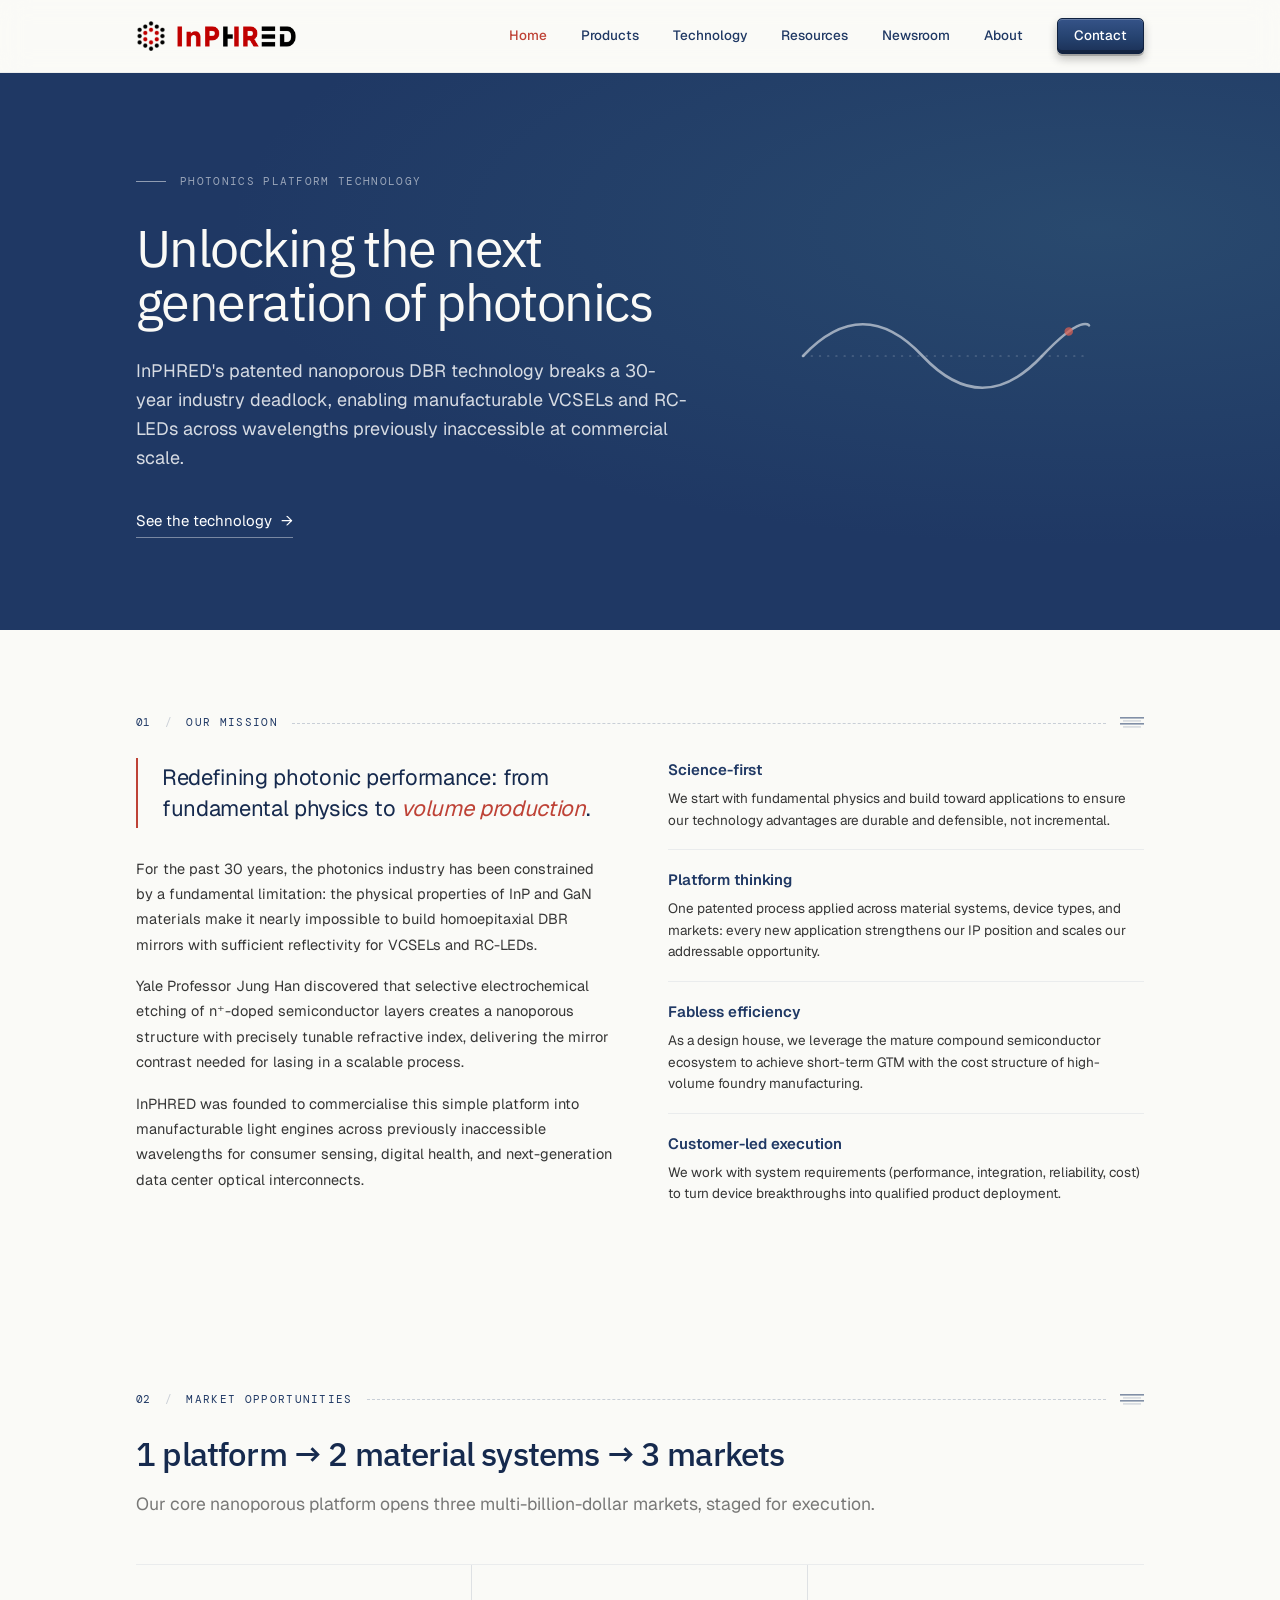
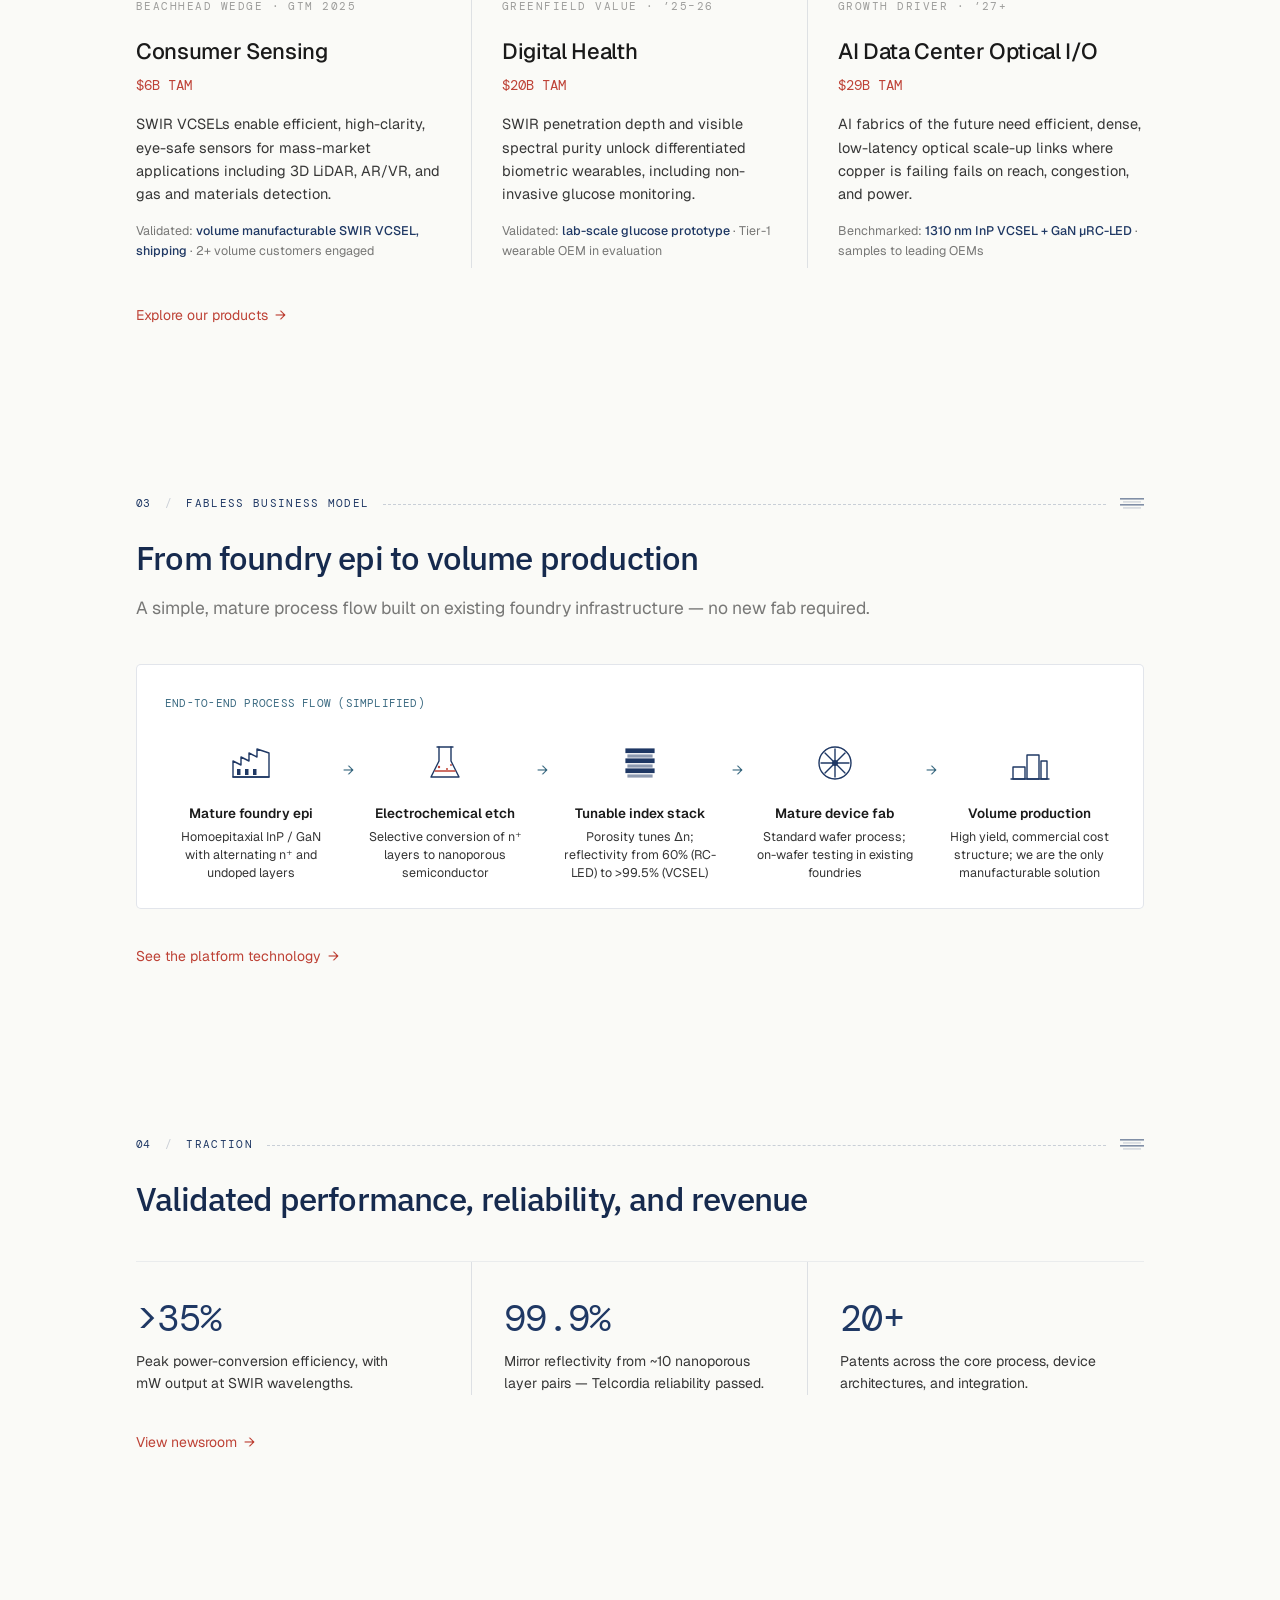
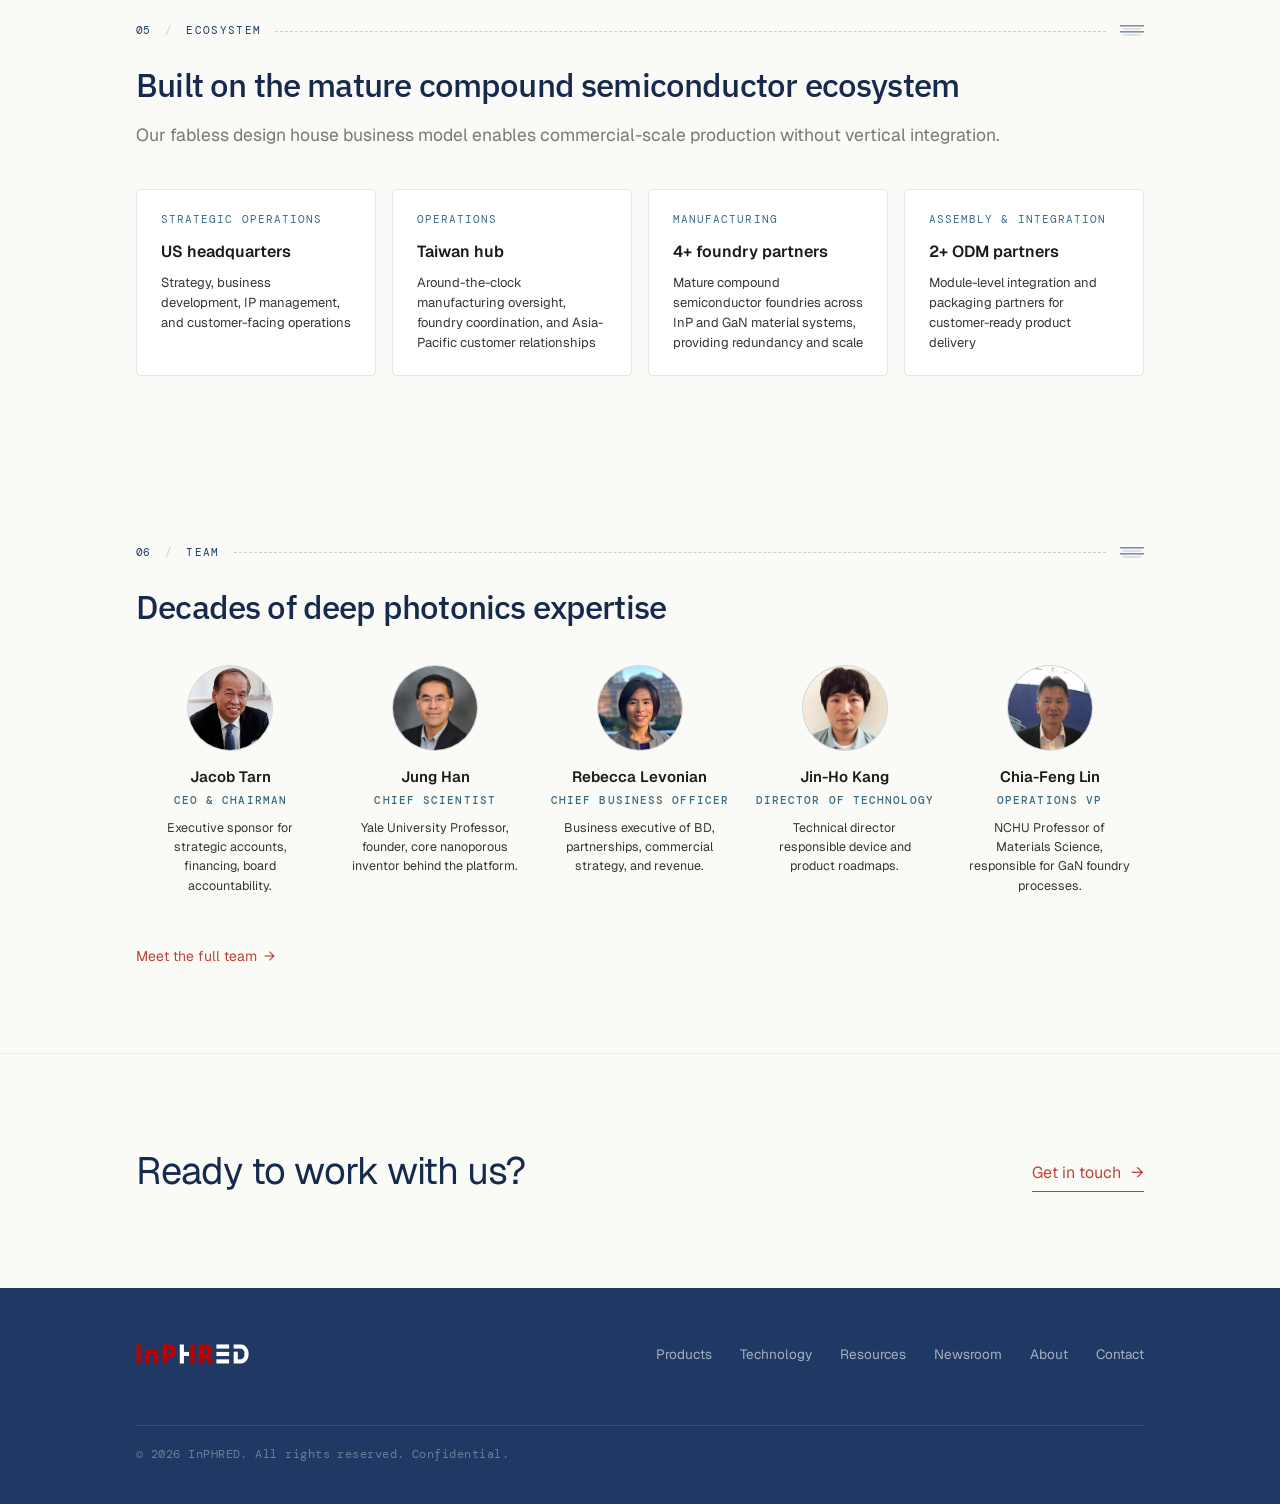
==== commit 1f2a20f3: "board added" ====
--- a/index.html
+++ b/index.html
@@ -64,10 +64,31 @@
   </div>
 </header>
 
-<!-- ── 01 · Market Opportunities ── -->
-<section class="blk">
-  <div class="wrap">
-    <div class="marker"><span class="num">01</span><span class="slash">/</span><span class="label">Market Opportunities</span><div class="rule"></div><svg class="stack"><use href="#ic-stack"/></svg></div>
+<!-- ── 01 · Mission ── -->
+<section class="blk">
+  <div class="wrap">
+    <div class="marker"><span class="num">01</span><span class="slash">/</span><span class="label">Our Mission</span><div class="rule"></div><svg class="stack"><use href="#ic-stack"/></svg></div>
+    <div class="mission-split">
+      <div>
+        <div class="callout--quote" style="margin-bottom:28px">Redefining photonic performance: from fundamental physics to <em>volume production</em>.</div>
+        <p>For the past 30 years, the photonics industry has been constrained by a fundamental limitation: the physical properties of InP and GaN materials make it nearly impossible to build homoepitaxial DBR mirrors with sufficient reflectivity for VCSELs and RC-LEDs.</p>
+        <p>Yale Professor Jung Han discovered that selective electrochemical etching of n⁺-doped semiconductor layers creates a nanoporous structure with precisely tunable refractive index, delivering the mirror contrast needed for lasing in a scalable process.</p>
+        <p>InPHRED was founded to commercialise this simple platform into manufacturable light engines across previously inaccessible wavelengths for consumer sensing, digital health, and next-generation data center optical interconnects.</p>
+      </div>
+      <div>
+        <div class="values-item"><div class="values-label">Science-first</div><div class="values-text">We start with fundamental physics and build toward applications to ensure our technology advantages are durable and defensible, not incremental.</div></div>
+        <div class="values-item"><div class="values-label">Platform thinking</div><div class="values-text">One patented process applied across material systems, device types, and markets: every new application strengthens our IP position and scales our addressable opportunity.</div></div>
+        <div class="values-item"><div class="values-label">Fabless efficiency</div><div class="values-text">As a design house, we leverage the mature compound semiconductor ecosystem to achieve short-term GTM with the cost structure of high-volume foundry manufacturing.</div></div>
+        <div class="values-item"><div class="values-label">Customer-led execution</div><div class="values-text">We work with system requirements (performance, integration, reliability, cost) to turn device breakthroughs into qualified product deployment.</div></div>
+      </div>
+    </div>
+  </div>
+</section>
+
+<!-- ── 02 · Market Opportunities ── -->
+<section class="blk">
+  <div class="wrap">
+    <div class="marker"><span class="num">02</span><span class="slash">/</span><span class="label">Market Opportunities</span><div class="rule"></div><svg class="stack"><use href="#ic-stack"/></svg></div>
     <h2>1 platform → 2 material systems → 3 markets</h2>
     <p class="standfirst">Our core nanoporous platform opens three multi-billion-dollar markets, staged for execution.</p>
     <div class="cols">
@@ -99,27 +120,6 @@
   </div>
 </section>
 
-<!-- ── 02 · The Core Insight ── -->
-<section class="blk">
-  <div class="wrap">
-    <div class="marker"><span class="num">02</span><span class="slash">/</span><span class="label">The Core Insight</span><div class="rule"></div><svg class="stack"><use href="#ic-stack"/></svg></div>
-    <div class="insight">
-      <div>
-        <div class="lab">Why it works</div>
-        <div class="body">Existing InP and GaN alloy stacks only offer ~0.3% refractive-index contrast. We engineer <em>&gt;40% contrast for 99.9% reflectivity</em> on a perfectly homoepitaxial, lattice-matched, nanoporous "super mirror" grown by conventional foundry MOCVD.</div>
-      </div>
-      <div class="dbr">
-        <div class="cap"></div>
-        <div class="layer dense"></div><div class="layer porous"></div>
-        <div class="layer dense"></div><div class="layer porous"></div>
-        <div class="layer dense"></div><div class="layer porous"></div>
-        <div class="layer dense"></div>
-        <div class="lbl"><span>NANOPOROUS DBR</span><span>R ≈ 99.9%</span></div>
-      </div>
-    </div>
-  </div>
-</section>
-
 <!-- ── 03 · Fabless Process ── -->
 <section class="blk">
   <div class="wrap">
@@ -178,10 +178,25 @@
   </div>
 </section>
 
-<!-- ── 05 · Team ── -->
-<section class="blk">
-  <div class="wrap">
-    <div class="marker"><span class="num">05</span><span class="slash">/</span><span class="label">The Team</span><div class="rule"></div><svg class="stack"><use href="#ic-stack"/></svg></div>
+<!-- ── 05 · Ecosystem ── -->
+<section class="blk">
+  <div class="wrap">
+    <div class="marker"><span class="num">05</span><span class="slash">/</span><span class="label">Ecosystem</span><div class="rule"></div><svg class="stack"><use href="#ic-stack"/></svg></div>
+    <h2>Built on the mature compound semiconductor ecosystem</h2>
+    <p class="standfirst">Our fabless design house business model enables commercial-scale production without vertical integration.</p>
+    <div class="grid-4">
+      <div class="partner-card"><div class="partner-type">Strategic Operations</div><div class="partner-name">US headquarters</div><div class="partner-detail">Strategy, business development, IP management, and customer-facing operations</div></div>
+      <div class="partner-card"><div class="partner-type">Operations</div><div class="partner-name">Taiwan hub</div><div class="partner-detail">Around-the-clock manufacturing oversight, foundry coordination, and Asia-Pacific customer relationships</div></div>
+      <div class="partner-card"><div class="partner-type">Manufacturing</div><div class="partner-name">4+ foundry partners</div><div class="partner-detail">Mature compound semiconductor foundries across InP and GaN material systems, providing redundancy and scale</div></div>
+      <div class="partner-card"><div class="partner-type">Assembly &amp; Integration</div><div class="partner-name">2+ ODM partners</div><div class="partner-detail">Module-level integration and packaging partners for customer-ready product delivery</div></div>
+    </div>
+  </div>
+</section>
+
+<!-- ── 06 · Team ── -->
+<section class="blk">
+  <div class="wrap">
+    <div class="marker"><span class="num">06</span><span class="slash">/</span><span class="label">Team</span><div class="rule"></div><svg class="stack"><use href="#ic-stack"/></svg></div>
     <h2>Decades of deep photonics expertise</h2>
     <div class="grid-5">
       <div class="team-card">
